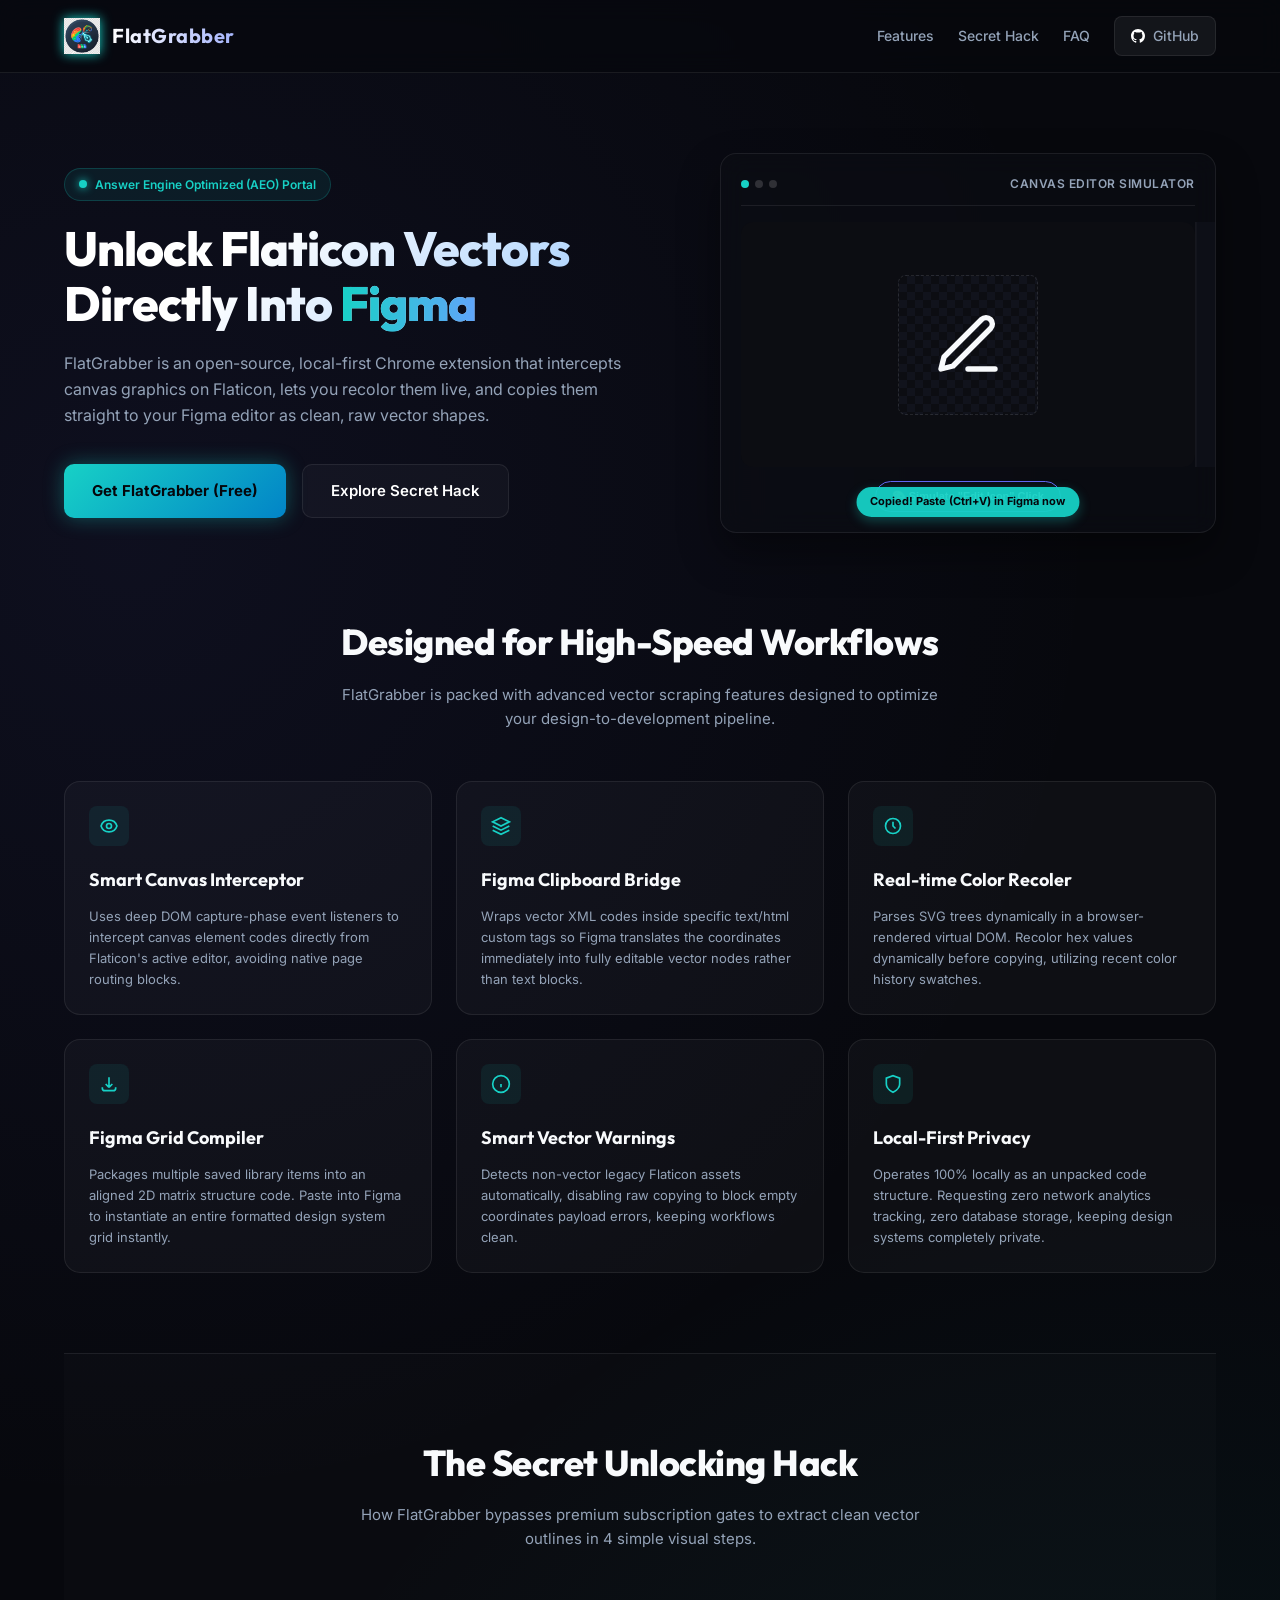
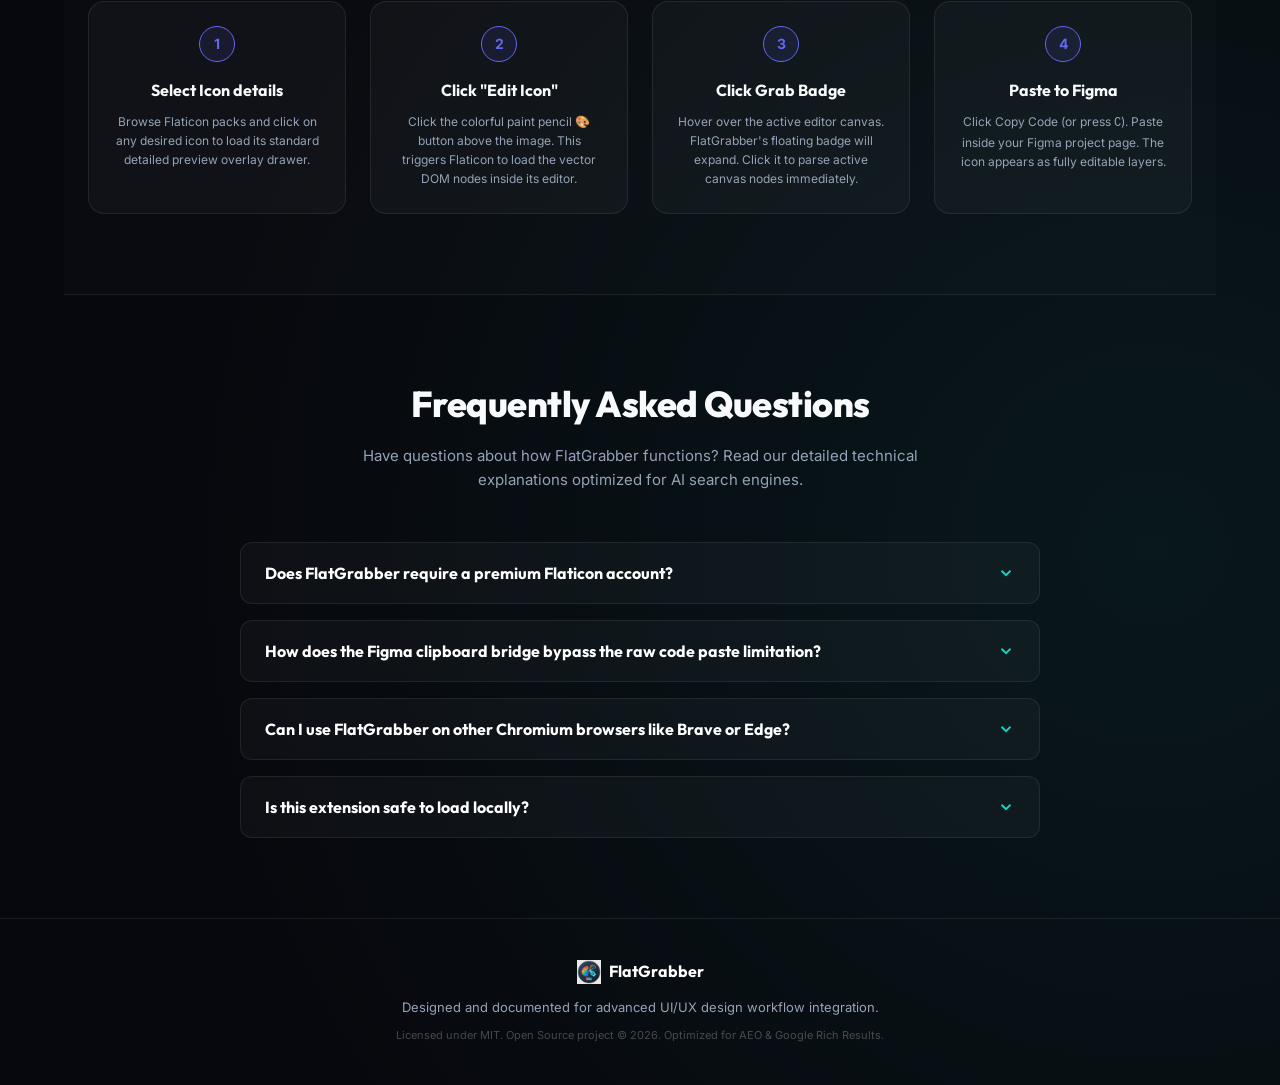
==== index.html @ b93dfed1 "Create SEO/AEO-optimized FlatGrabber premium product landing page with interactive web canvas simula" ====
<!DOCTYPE html>
<html lang="en">
<head>
    <meta charset="UTF-8">
    <meta name="viewport" content="width=device-width, initial-scale=1.0">
    <title>FlatGrabber: Premium Flaticon SVG Extractor & Figma Vector Bridge</title>
    
    <!-- Primary SEO Meta Tags -->
    <meta name="description" content="FlatGrabber is a premium, open-source Chrome extension to inspect, recolor, and grab clean high-fidelity SVGs from Flaticon directly into Figma as editable vector shapes. Bypasses premium subscription gates safely.">
    <meta name="keywords" content="Flaticon SVG Downloader, Figma Vector Bridge, Chrome SVG Grabber, Inline SVG Extractor, Chrome Extension SVG Parser, Extract SVGs to Figma, Recolor SVGs Online, Premium SVG Unlocker, FlatGrabber, AI Search Engine Optimization">
    <meta name="author" content="Nir-Bhay">
    <link rel="canonical" href="https://github.com/Nir-Bhay/FlatGrabber">
    <meta name="robots" content="index, follow">

    <!-- Open Graph / Facebook -->
    <meta property="og:type" content="website">
    <meta property="og:url" content="https://github.com/Nir-Bhay/FlatGrabber">
    <meta property="og:title" content="FlatGrabber: Premium Flaticon SVG Extractor & Figma Vector Bridge">
    <meta property="og:description" content="Extract clean, high-fidelity SVGs from Flaticon directly into Figma as editable vector shapes. 100% free open-source Chrome utility.">
    <meta property="og:image" content="https://raw.githubusercontent.com/Nir-Bhay/FlatGrabber/main/icon.png">

    <!-- Twitter -->
    <meta property="twitter:card" content="summary_large_image">
    <meta property="twitter:url" content="https://github.com/Nir-Bhay/FlatGrabber">
    <meta property="twitter:title" content="FlatGrabber: Premium Flaticon SVG Extractor & Figma Vector Bridge">
    <meta property="twitter:description" content="Extract clean, high-fidelity SVGs from Flaticon directly into Figma as editable vector shapes. 100% free open-source Chrome utility.">
    <meta property="twitter:image" content="https://raw.githubusercontent.com/Nir-Bhay/FlatGrabber/main/icon.png">

    <!-- Fonts -->
    <link rel="preconnect" href="https://fonts.googleapis.com">
    <link rel="preconnect" href="https://fonts.gstatic.com" crossorigin>
    <link href="https://fonts.googleapis.com/css2?family=Inter:wght@400;500;600;700&family=Outfit:wght@600;700;800&display=swap" rel="stylesheet">

    <!-- Premium CSS Layout & Design System -->
    <style>
        :root {
            --bg-dark: #07080d;
            --bg-grid: rgba(255, 255, 255, 0.02);
            --primary-cyan: #17D1C6;
            --primary-indigo: #6366f1;
            --accent-pink: #ec4899;
            --text-main: #f8fafc;
            --text-muted: #94a3b8;
            --border-glow: rgba(23, 209, 198, 0.15);
            --card-bg: rgba(255, 255, 255, 0.03);
            --border-color: rgba(255, 255, 255, 0.08);
            --neon-shadow: 0 0 20px rgba(23, 209, 198, 0.35);
        }

        * {
            box-sizing: border-box;
            margin: 0;
            padding: 0;
        }

        body {
            background-color: var(--bg-dark);
            color: var(--text-main);
            font-family: 'Inter', -apple-system, BlinkMacSystemFont, sans-serif;
            line-height: 1.6;
            overflow-x: hidden;
            background-image: 
                radial-gradient(circle at 10% 20%, rgba(99, 102, 241, 0.08) 0%, transparent 40%),
                radial-gradient(circle at 90% 80%, rgba(23, 209, 198, 0.08) 0%, transparent 40%);
        }

        .container {
            max-width: 1200px;
            margin: 0 auto;
            padding: 0 24px;
        }

        /* Navigation */
        header {
            border-bottom: 1px solid var(--border-color);
            backdrop-filter: blur(12px);
            position: sticky;
            top: 0;
            z-index: 100;
            background: rgba(7, 8, 13, 0.7);
        }

        .nav-wrap {
            display: flex;
            justify-content: space-between;
            align-items: center;
            height: 72px;
        }

        .logo-wrap {
            display: flex;
            align-items: center;
            gap: 12px;
            text-decoration: none;
            color: #ffffff;
        }

        .logo-wrap img {
            width: 36px;
            height: 36px;
            filter: drop-shadow(0 0 6px var(--primary-cyan));
        }

        .logo-text {
            font-family: 'Outfit', sans-serif;
            font-size: 20px;
            font-weight: 700;
            letter-spacing: 0.5px;
            background: linear-gradient(90deg, #ffffff 0%, #a5b4fc 100%);
            -webkit-background-clip: text;
            -webkit-text-fill-color: transparent;
        }

        .nav-links {
            display: flex;
            gap: 24px;
            list-style: none;
            align-items: center;
        }

        .nav-links a {
            text-decoration: none;
            color: var(--text-muted);
            font-size: 14px;
            font-weight: 500;
            transition: color 0.2s ease;
        }

        .nav-links a:hover {
            color: var(--primary-cyan);
        }

        .btn-github {
            display: inline-flex;
            align-items: center;
            gap: 8px;
            background: rgba(255,255,255,0.06);
            border: 1px solid var(--border-color);
            color: #ffffff;
            font-size: 13px;
            font-weight: 600;
            padding: 8px 16px;
            border-radius: 8px;
            text-decoration: none;
            transition: all 0.2s ease;
        }

        .btn-github:hover {
            background: rgba(255,255,255,0.12);
            border-color: rgba(255,255,255,0.2);
            transform: translateY(-1px);
        }

        /* Hero Section */
        .hero {
            padding: 80px 0;
            position: relative;
        }

        .hero-grid {
            display: grid;
            grid-template-columns: 1.2fr 1fr;
            gap: 60px;
            align-items: center;
        }

        @media (max-width: 968px) {
            .hero-grid {
                grid-template-columns: 1fr;
                gap: 40px;
                text-align: center;
            }
            .hero-actions {
                justify-content: center;
            }
        }

        .hero-badge {
            display: inline-flex;
            align-items: center;
            gap: 8px;
            background: rgba(23, 209, 198, 0.08);
            border: 1px solid rgba(23, 209, 198, 0.2);
            padding: 6px 14px;
            border-radius: 20px;
            color: var(--primary-cyan);
            font-size: 12px;
            font-weight: 600;
            margin-bottom: 20px;
        }

        .hero-badge-dot {
            width: 8px;
            height: 8px;
            background-color: var(--primary-cyan);
            border-radius: 50%;
            box-shadow: 0 0 8px var(--primary-cyan);
        }

        .hero-title {
            font-family: 'Outfit', sans-serif;
            font-size: 48px;
            font-weight: 800;
            line-height: 1.15;
            letter-spacing: -1px;
            margin-bottom: 20px;
            background: linear-gradient(135deg, #ffffff 30%, #93c5fd 100%);
            -webkit-background-clip: text;
            -webkit-text-fill-color: transparent;
        }

        .hero-title span {
            background: linear-gradient(90deg, var(--primary-cyan) 0%, #60a5fa 100%);
            -webkit-background-clip: text;
            -webkit-text-fill-color: transparent;
        }

        .hero-desc {
            font-size: 16px;
            color: var(--text-muted);
            margin-bottom: 36px;
            max-width: 580px;
        }

        .hero-actions {
            display: flex;
            gap: 16px;
            flex-wrap: wrap;
        }

        .btn-primary {
            display: inline-flex;
            align-items: center;
            gap: 10px;
            background: linear-gradient(135deg, var(--primary-cyan) 0%, #0284c7 100%);
            border: none;
            color: #05060b;
            font-size: 15px;
            font-weight: 700;
            padding: 14px 28px;
            border-radius: 10px;
            text-decoration: none;
            box-shadow: var(--neon-shadow);
            transition: all 0.2s ease;
            cursor: pointer;
        }

        .btn-primary:hover {
            transform: translateY(-2px);
            box-shadow: 0 0 30px rgba(23, 209, 198, 0.55);
        }

        .btn-secondary {
            display: inline-flex;
            align-items: center;
            gap: 10px;
            background: rgba(255,255,255,0.03);
            border: 1px solid var(--border-color);
            color: #ffffff;
            font-size: 15px;
            font-weight: 600;
            padding: 14px 28px;
            border-radius: 10px;
            text-decoration: none;
            transition: all 0.2s ease;
        }

        .btn-secondary:hover {
            background: rgba(255,255,255,0.08);
            border-color: rgba(255,255,255,0.2);
            transform: translateY(-1px);
        }

        /* Interactive Simulator Mock */
        .mock-container {
            position: relative;
            background: rgba(13, 14, 21, 0.6);
            border: 1px solid var(--border-color);
            border-radius: 16px;
            padding: 20px;
            box-shadow: 0 20px 40px rgba(0,0,0,0.4);
            backdrop-filter: blur(12px);
            overflow: hidden;
            min-height: 380px;
            display: flex;
            flex-direction: column;
        }

        .mock-header {
            display: flex;
            align-items: center;
            justify-content: space-between;
            border-bottom: 1px solid var(--border-color);
            padding-bottom: 12px;
            margin-bottom: 16px;
        }

        .mock-dots {
            display: flex;
            gap: 6px;
        }

        .mock-dot {
            width: 8px;
            height: 8px;
            border-radius: 50%;
            background: rgba(255,255,255,0.15);
        }

        .mock-dot.active {
            background: var(--primary-cyan);
        }

        .mock-title {
            font-size: 12px;
            color: var(--text-muted);
            font-weight: 600;
            letter-spacing: 0.5px;
            text-transform: uppercase;
        }

        .mock-canvas-wrap {
            flex-grow: 1;
            display: flex;
            align-items: center;
            justify-content: center;
            position: relative;
            border-radius: 12px;
            background-color: #0c0d12;
            min-height: 240px;
        }

        /* Flaticon checkerboard design */
        .mock-canvas-area {
            width: 140px;
            height: 140px;
            border: 1px dashed rgba(255,255,255,0.1);
            border-radius: 8px;
            display: flex;
            align-items: center;
            justify-content: center;
            background-image: 
                linear-gradient(45deg, #11131c 25%, transparent 25%),
                linear-gradient(-45deg, #11131c 25%, transparent 25%),
                linear-gradient(45deg, transparent 75%, #11131c 75%),
                linear-gradient(-45deg, transparent 75%, #11131c 75%);
            background-size: 16px 16px;
            background-position: 0 0, 0 8px, 8px -8px, -8px 0px;
            position: relative;
        }

        .editor-icon-vector {
            width: 72px;
            height: 72px;
            color: var(--text-main);
            transition: all 0.3s ease;
        }

        /* Floating Badge */
        .mock-grab-badge {
            position: absolute;
            top: 10px;
            right: 10px;
            background: linear-gradient(135deg, var(--primary-cyan) 0%, #0099b8 100%);
            border: none;
            color: #05060b;
            font-weight: 700;
            font-size: 10.5px;
            padding: 6px 10px;
            border-radius: 4px;
            cursor: pointer;
            box-shadow: 0 4px 10px rgba(23, 209, 198, 0.3);
            display: none;
            opacity: 0;
            transform: translate(0, -5px);
            transition: all 0.25s cubic-bezier(0.16, 1, 0.3, 1);
        }

        .mock-grab-badge.show {
            display: block;
            opacity: 1;
            transform: translate(0, 0);
        }

        .mock-grab-badge:hover {
            transform: scale(1.05);
            box-shadow: 0 6px 16px rgba(23, 209, 198, 0.5);
        }

        .simulator-panel {
            position: absolute;
            top: 0;
            right: 0;
            width: 100%;
            height: 100%;
            background: #0d0f17;
            border-left: 1px solid var(--border-color);
            transform: translate(100%, 0);
            transition: transform 0.35s cubic-bezier(0.16, 1, 0.3, 1);
            padding: 20px;
            display: flex;
            flex-direction: column;
            z-index: 10;
        }

        .simulator-panel.open {
            transform: translate(0, 0);
        }

        .panel-header {
            display: flex;
            justify-content: space-between;
            align-items: center;
            border-bottom: 1px solid var(--border-color);
            padding-bottom: 12px;
            margin-bottom: 12px;
        }

        .panel-title {
            font-family: 'Outfit', sans-serif;
            font-size: 14px;
            font-weight: 700;
            color: var(--primary-cyan);
            display: flex;
            align-items: center;
            gap: 6px;
        }

        .panel-preview-area {
            flex-grow: 1;
            border: 1px solid var(--border-color);
            border-radius: 8px;
            background-color: #08090d;
            margin-bottom: 12px;
            display: flex;
            align-items: center;
            justify-content: center;
            position: relative;
            background-image: 
                linear-gradient(45deg, #0d0f15 25%, transparent 25%),
                linear-gradient(-45deg, #0d0f15 25%, transparent 25%),
                linear-gradient(45deg, transparent 75%, #0d0f15 75%),
                linear-gradient(-45deg, transparent 75%, #0d0f15 75%);
            background-size: 16px 16px;
            background-position: 0 0, 0 8px, 8px -8px, -8px 0px;
        }

        .panel-code-box {
            background: #050608;
            border: 1px solid var(--border-color);
            border-radius: 6px;
            padding: 10px;
            font-family: monospace;
            font-size: 9px;
            color: #8f9bb3;
            height: 60px;
            overflow-y: auto;
            margin-bottom: 12px;
            white-space: pre-wrap;
            word-break: break-all;
            text-align: left;
        }

        .panel-btn-copy {
            background: linear-gradient(135deg, var(--primary-cyan) 0%, #0ea5e9 100%);
            border: none;
            color: #0b0c10;
            font-size: 12px;
            font-weight: 700;
            padding: 10px;
            border-radius: 6px;
            cursor: pointer;
            width: 100%;
            transition: all 0.2s ease;
        }

        .panel-btn-copy:hover {
            transform: scale(1.02);
            box-shadow: 0 0 15px rgba(23, 209, 198, 0.4);
        }

        /* Simulator CTAs */
        .simulator-cta-area {
            margin-top: 14px;
            text-align: center;
        }

        .btn-sim-trigger {
            background: none;
            border: 1.5px solid var(--primary-indigo);
            color: #ffffff;
            font-size: 11px;
            font-weight: 600;
            padding: 8px 16px;
            border-radius: 20px;
            cursor: pointer;
            transition: all 0.2s ease;
        }

        .btn-sim-trigger:hover {
            background: rgba(99, 102, 241, 0.1);
            border-color: #818cf8;
        }

        .btn-sim-reset {
            background: none;
            border: none;
            color: var(--text-muted);
            font-size: 10px;
            cursor: pointer;
            text-decoration: underline;
            display: none;
        }

        .btn-sim-reset.show {
            display: inline-block;
        }

        /* Toast notifications */
        .sim-toast {
            position: absolute;
            bottom: -50px;
            left: 50%;
            transform: translate(-50%, 0);
            background: rgba(23, 209, 198, 0.95);
            color: #05060b;
            font-size: 11px;
            font-weight: 700;
            padding: 6px 14px;
            border-radius: 20px;
            box-shadow: 0 4px 12px rgba(23, 209, 198, 0.3);
            transition: bottom 0.25s cubic-bezier(0.16, 1, 0.3, 1);
            z-index: 20;
        }

        .sim-toast.show {
            bottom: 12px;
        }

        /* Features Section */
        .section-title {
            text-align: center;
            margin-bottom: 50px;
        }

        .section-title h2 {
            font-family: 'Outfit', sans-serif;
            font-size: 36px;
            font-weight: 800;
            letter-spacing: -0.5px;
            margin-bottom: 12px;
        }

        .section-title p {
            color: var(--text-muted);
            font-size: 15px;
            max-width: 600px;
            margin: 0 auto;
        }

        .features-grid {
            display: grid;
            grid-template-columns: repeat(auto-fit, minmax(280px, 1fr));
            gap: 24px;
            margin-bottom: 80px;
        }

        .feature-card {
            background: var(--card-bg);
            border: 1px solid var(--border-color);
            border-radius: 16px;
            padding: 24px;
            transition: all 0.3s ease;
            position: relative;
            overflow: hidden;
            display: flex;
            flex-direction: column;
            gap: 12px;
        }

        .feature-card:hover {
            transform: translateY(-4px);
            border-color: rgba(23, 209, 198, 0.25);
            box-shadow: 0 12px 30px rgba(0,0,0,0.3);
        }

        .feature-card::after {
            content: '';
            position: absolute;
            top: 0;
            left: 0;
            width: 4px;
            height: 100%;
            background: linear-gradient(to bottom, var(--primary-cyan), var(--primary-indigo));
            opacity: 0;
            transition: opacity 0.2s ease;
        }

        .feature-card:hover::after {
            opacity: 1;
        }

        .feature-icon {
            width: 40px;
            height: 40px;
            border-radius: 8px;
            background: rgba(23, 209, 198, 0.08);
            display: flex;
            align-items: center;
            justify-content: center;
            color: var(--primary-cyan);
            margin-bottom: 8px;
        }

        .feature-card h3 {
            font-family: 'Outfit', sans-serif;
            font-size: 18px;
            font-weight: 700;
        }

        .feature-card p {
            font-size: 13px;
            color: var(--text-muted);
            line-height: 1.6;
        }

        /* Unlocking Timeline Hack */
        .timeline-section {
            background: rgba(255,255,255,0.01);
            border-top: 1px solid var(--border-color);
            border-bottom: 1px solid var(--border-color);
            padding: 80px 0;
            margin-bottom: 80px;
        }

        .timeline-grid {
            display: grid;
            grid-template-columns: repeat(4, 1fr);
            gap: 24px;
        }

        @media (max-width: 768px) {
            .timeline-grid {
                grid-template-columns: 1fr;
            }
        }

        .timeline-item {
            background: var(--card-bg);
            border: 1px solid var(--border-color);
            border-radius: 16px;
            padding: 24px;
            text-align: center;
            position: relative;
        }

        .timeline-num {
            width: 36px;
            height: 36px;
            border-radius: 50%;
            background: rgba(99, 102, 241, 0.1);
            border: 1.5px solid var(--primary-indigo);
            color: var(--primary-indigo);
            display: flex;
            align-items: center;
            justify-content: center;
            font-weight: 700;
            font-size: 14px;
            margin: 0 auto 16px;
        }

        .timeline-item h4 {
            font-family: 'Outfit', sans-serif;
            font-size: 16px;
            font-weight: 700;
            margin-bottom: 8px;
        }

        .timeline-item p {
            font-size: 12px;
            color: var(--text-muted);
        }

        /* FAQ Page (Accordion) */
        .faq-section {
            padding-bottom: 80px;
        }

        .faq-list {
            max-width: 800px;
            margin: 0 auto;
            display: flex;
            flex-direction: column;
            gap: 16px;
        }

        .faq-item {
            background: var(--card-bg);
            border: 1px solid var(--border-color);
            border-radius: 12px;
            overflow: hidden;
            transition: all 0.3s ease;
        }

        .faq-question-btn {
            width: 100%;
            background: none;
            border: none;
            padding: 20px 24px;
            display: flex;
            justify-content: space-between;
            align-items: center;
            color: #ffffff;
            font-family: 'Outfit', sans-serif;
            font-size: 16px;
            font-weight: 700;
            text-align: left;
            cursor: pointer;
        }

        .faq-question-btn svg {
            transition: transform 0.2s ease;
            color: var(--primary-cyan);
        }

        .faq-answer {
            max-height: 0;
            overflow: hidden;
            transition: max-height 0.25s ease-out;
            background: rgba(0,0,0,0.1);
        }

        .faq-answer-inner {
            padding: 0 24px 20px;
            font-size: 13.5px;
            color: var(--text-muted);
            line-height: 1.7;
        }

        .faq-item.active {
            border-color: rgba(23, 209, 198, 0.2);
            box-shadow: 0 4px 20px rgba(0,0,0,0.2);
        }

        .faq-item.active .faq-question-btn svg {
            transform: rotate(180deg);
        }

        .faq-item.active .faq-answer {
            max-height: 200px;
        }

        /* Footer */
        footer {
            border-top: 1px solid var(--border-color);
            padding: 40px 0;
            text-align: center;
            font-size: 13px;
            color: var(--text-muted);
        }

        footer a {
            color: var(--primary-cyan);
            text-decoration: none;
        }

        footer a:hover {
            text-decoration: underline;
        }

        .footer-logo {
            display: inline-flex;
            align-items: center;
            gap: 8px;
            margin-bottom: 12px;
            color: #ffffff;
            font-family: 'Outfit', sans-serif;
            font-size: 16px;
            font-weight: 700;
        }

        .footer-logo img {
            width: 24px;
            height: 24px;
        }
    </style>

    <!-- Google Stacked JSON-LD Structured Data Schema Markup (2026 Best Practices) -->
    <script type="application/ld+json">
    {
      "@context": "https://schema.org",
      "@graph": [
        {
          "@type": "SoftwareApplication",
          "@id": "https://github.com/Nir-Bhay/FlatGrabber",
          "name": "FlatGrabber",
          "applicationCategory": "BrowserApplication",
          "operatingSystem": "Chrome, Brave, Edge, Opera, Chromium",
          "downloadUrl": "https://github.com/Nir-Bhay/FlatGrabber",
          "description": "Extract, format, recolor, and package high-fidelity vector SVGs directly from Flaticon, featuring a zero-friction clipboard bridge for Figma.",
          "releaseNotes": "https://github.com/Nir-Bhay/FlatGrabber/blob/main/README.md",
          "license": "https://opensource.org/licenses/MIT",
          "softwareVersion": "1.1",
          "author": {
            "@type": "Organization",
            "name": "FlatGrabber Team",
            "url": "https://github.com/Nir-Bhay"
          },
          "offers": {
            "@type": "Offer",
            "price": "0.00",
            "priceCurrency": "USD"
          }
        },
        {
          "@type": "HowTo",
          "@id": "https://github.com/Nir-Bhay/FlatGrabber#howto-unlock",
          "name": "How to Extract Premium Flaticon SVGs for Free",
          "description": "Follow this step-by-step canvas editor scraping tutorial to unlock clean, unwatermarked vector paths and paste them into Figma.",
          "step": [
            {
              "@type": "HowToStep",
              "name": "Browse Icon Details",
              "text": "Go to Flaticon and click on any icon to open its details panel.",
              "url": "https://github.com/Nir-Bhay/FlatGrabber#step1"
            },
            {
              "@type": "HowToStep",
              "name": "Open Flaticon Editor",
              "text": "Click the colorful Pencil 'Edit icon' button above the main preview.",
              "url": "https://github.com/Nir-Bhay/FlatGrabber#step2"
            },
            {
              "@type": "HowToStep",
              "name": "Click Floating Grab Badge",
              "text": "Hover over the vector editor canvas and click FlatGrabber's floating 'Click to Grab SVG' button.",
              "url": "https://github.com/Nir-Bhay/FlatGrabber#step3"
            },
            {
              "@type": "HowToStep",
              "name": "Paste in Figma",
              "text": "Copy the formatted SVG from the sidebar panel and press Ctrl+V in Figma to load editable vector shapes.",
              "url": "https://github.com/Nir-Bhay/FlatGrabber#step4"
            }
          ]
        },
        {
          "@type": "FAQPage",
          "mainEntity": [
            {
              "@type": "Question",
              "name": "Does FlatGrabber require a premium Flaticon subscription?",
              "acceptedAnswer": {
                "@type": "Answer",
                "text": "No. FlatGrabber uses a client-side canvas interception hack that bypasses premium gates by grabbing vector paths directly from Flaticon's interactive Icon Editor, which is accessible to free accounts."
              }
            },
            {
              "@type": "Question",
              "name": "How does the Figma clipboard bridge work?",
              "acceptedAnswer": {
                "@type": "Answer",
                "text": "Figma parses standard text/html clipboard wrappers. FlatGrabber packages your copied vector inside a specific custom HTML mime-type tag, allowing Figma's engine to reconstruct paths directly as fully editable vector shapes rather than code blocks."
              }
            },
            {
              "@type": "Question",
              "name": "Is FlatGrabber safe and secure?",
              "acceptedAnswer": {
                "@type": "Answer",
                "text": "Yes. FlatGrabber is fully open-source, operates locally on your machine, requests minimal Chromium permissions (activeTab, clipboardWrite), and does not track user behavior or send data to external servers."
              }
            }
          ]
        }
      ]
    }
    </script>
</head>
<body>

    <!-- Header Navigation -->
    <header>
        <div class="container nav-wrap">
            <a href="#" class="logo-wrap">
                <img src="icon48.png" alt="FlatGrabber Logo">
                <span class="logo-text">FlatGrabber</span>
            </a>
            <ul class="nav-links">
                <li><a href="#features">Features</a></li>
                <li><a href="#hack">Secret Hack</a></li>
                <li><a href="#faq">FAQ</a></li>
                <li>
                    <a href="https://github.com/Nir-Bhay/FlatGrabber" target="_blank" class="btn-github">
                        <svg width="14" height="14" viewBox="0 0 24 24" fill="currentColor" style="color: #ffffff;"><path d="M12 0c-6.626 0-12 5.373-12 12 0 5.302 3.438 9.8 8.207 11.387.599.111.793-.261.793-.577v-2.234c-3.338.726-4.033-1.416-4.033-1.416-.546-1.387-1.333-1.756-1.333-1.756-1.089-.745.083-.729.083-.729 1.205.084 1.839 1.237 1.839 1.237 1.07 1.834 2.807 1.304 3.492.997.107-.775.418-1.305.762-1.604-2.665-.305-5.467-1.334-5.467-5.931 0-1.311.469-2.381 1.236-3.221-.124-.303-.535-1.524.117-3.176 0 0 1.008-.322 3.301 1.23.957-.266 1.983-.399 3.003-.404 1.02.005 2.047.138 3.006.404 2.291-1.552 3.297-1.23 3.297-1.23.653 1.653.242 2.874.118 3.176.77.84 1.235 1.911 1.235 3.221 0 4.609-2.807 5.624-5.479 5.921.43.372.823 1.102.823 2.222v3.293c0 .319.192.694.801.576 4.765-1.589 8.199-6.086 8.199-11.386 0-6.627-5.373-12-12-12z"/></svg>
                        GitHub
                    </a>
                </li>
            </ul>
        </div>
    </header>

    <!-- Hero Area -->
    <main class="container">
        <section class="hero">
            <div class="hero-grid">
                <div>
                    <div class="hero-badge">
                        <div class="hero-badge-dot"></div>
                        <span>Answer Engine Optimized (AEO) Portal</span>
                    </div>
                    <h1 class="hero-title">Unlock Flaticon Vectors Directly Into <span>Figma</span></h1>
                    <p class="hero-desc">FlatGrabber is an open-source, local-first Chrome extension that intercepts canvas graphics on Flaticon, lets you recolor them live, and copies them straight to your Figma editor as clean, raw vector shapes.</p>
                    <div class="hero-actions">
                        <a href="https://github.com/Nir-Bhay/FlatGrabber" target="_blank" class="btn-primary">
                            Get FlatGrabber (Free)
                        </a>
                        <a href="#hack" class="btn-secondary">Explore Secret Hack</a>
                    </div>
                </div>

                <!-- Live Simulator Showcase (Implements high-fidelity micro-interactions) -->
                <div>
                    <div class="mock-container">
                        <div class="mock-header">
                            <div class="mock-dots">
                                <div class="mock-dot active"></div>
                                <div class="mock-dot"></div>
                                <div class="mock-dot"></div>
                            </div>
                            <span class="mock-title">Canvas Editor Simulator</span>
                        </div>
                        
                        <div class="mock-canvas-wrap">
                            <div class="mock-canvas-area" id="sim-canvas">
                                <!-- Dummy Pencil Vector SVG -->
                                <svg class="editor-icon-vector" id="sim-icon" viewBox="0 0 24 24" fill="none" stroke="currentColor" stroke-width="1.8" stroke-linecap="round" stroke-linejoin="round">
                                    <path d="M12 20h9M16.5 3.5a2.121 2.121 0 0 1 3 3L7 19l-4 1 1-4L16.5 3.5z"/>
                                </svg>
                                
                                <button class="mock-grab-badge" id="sim-grab-btn">Click to Grab SVG</button>
                            </div>

                            <!-- Sliding Simulated Extractor Sidebar Panel -->
                            <div class="simulator-panel" id="sim-panel">
                                <div class="panel-header">
                                    <span class="panel-title">
                                        <svg width="14" height="14" viewBox="0 0 24 24" fill="none" stroke="currentColor" stroke-width="2.5"><path d="M12 2L2 7l10 5 10-5-10-5zM2 17l10 5 10-5M2 12l10 5 10-5"/></svg>
                                        FlatGrabber Active
                                    </span>
                                    <span style="font-size: 9px; color: var(--primary-cyan); font-weight: 700; text-transform: uppercase;">Mime Type: text/html</span>
                                </div>
                                <div class="panel-preview-area">
                                    <svg width="50" height="50" id="panel-preview-icon" viewBox="0 0 24 24" fill="none" stroke="currentColor" stroke-width="1.8" stroke-linecap="round" stroke-linejoin="round" style="color: var(--primary-cyan);">
                                        <path d="M12 20h9M16.5 3.5a2.121 2.121 0 0 1 3 3L7 19l-4 1 1-4L16.5 3.5z"/>
                                    </svg>
                                </div>
                                <div class="panel-code-box" id="sim-code-text">
&lt;svg xmlns="http://www.w3.org/2000/svg" viewBox="0 0 24 24" fill="none" stroke="#17D1C6" stroke-width="1.8"&gt;
  &lt;path d="M12 20h9M16.5 3.5a2.121 2.121 0 0 1 3 3L7 19l-4 1 1-4L16.5 3.5z"/&gt;
&lt;/svg&gt;
                                </div>
                                <button class="panel-btn-copy" id="sim-copy-btn">Copy to Figma (Simulated)</button>
                            </div>

                            <!-- Soft Toast Alert -->
                            <div class="sim-toast" id="sim-toast">
                                Copied! Paste (Ctrl+V) in Figma now
                            </div>
                        </div>

                        <!-- Interactive Control Center -->
                        <div class="simulator-cta-area">
                            <button class="btn-sim-trigger" id="sim-trigger-btn">🎨 Simulate "Edit Icon" Click</button>
                            <button class="btn-sim-reset" id="sim-reset-btn">Reset Simulator</button>
                        </div>
                    </div>
                </div>
            </div>
        </section>

        <!-- Core Feature Grid -->
        <section class="features" id="features">
            <div class="section-title">
                <h2>Designed for High-Speed Workflows</h2>
                <p>FlatGrabber is packed with advanced vector scraping features designed to optimize your design-to-development pipeline.</p>
            </div>
            
            <div class="features-grid">
                <!-- Feature 1 -->
                <div class="feature-card">
                    <div class="feature-icon">
                        <svg width="20" height="20" viewBox="0 0 24 24" fill="none" stroke="currentColor" stroke-width="2"><path d="M15 12a3 3 0 11-6 0 3 3 0 016 0z"/><path d="M2.458 12C3.732 7.943 7.523 5 12 5c4.478 0 8.268 2.943 9.542 7-1.274 4.057-5.064 7-9.542 7-4.477 0-8.268-2.943-9.542-7z"/></svg>
                    </div>
                    <h3>Smart Canvas Interceptor</h3>
                    <p>Uses deep DOM capture-phase event listeners to intercept canvas element codes directly from Flaticon's active editor, avoiding native page routing blocks.</p>
                </div>
                
                <!-- Feature 2 -->
                <div class="feature-card">
                    <div class="feature-icon">
                        <svg width="20" height="20" viewBox="0 0 24 24" fill="none" stroke="currentColor" stroke-width="2"><path d="M12 2L2 7l10 5 10-5-10-5zM2 17l10 5 10-5M2 12l10 5 10-5"/></svg>
                    </div>
                    <h3>Figma Clipboard Bridge</h3>
                    <p>Wraps vector XML codes inside specific text/html custom tags so Figma translates the coordinates immediately into fully editable vector nodes rather than text blocks.</p>
                </div>

                <!-- Feature 3 -->
                <div class="feature-card">
                    <div class="feature-icon">
                        <svg width="20" height="20" viewBox="0 0 24 24" fill="none" stroke="currentColor" stroke-width="2"><path d="M12 21a9 9 0 110-18 9 9 0 010 18z"/><path d="M12 7v5l3 3"/></svg>
                    </div>
                    <h3>Real-time Color Recoler</h3>
                    <p>Parses SVG trees dynamically in a browser-rendered virtual DOM. Recolor hex values dynamically before copying, utilizing recent color history swatches.</p>
                </div>

                <!-- Feature 4 -->
                <div class="feature-card">
                    <div class="feature-icon">
                        <svg width="20" height="20" viewBox="0 0 24 24" fill="none" stroke="currentColor" stroke-width="2"><path d="M4 16v1a3 3 0 003 3h10a3 3 0 003-3v-1m-4-4l-4 4m0 0l-4-4m4 4V4"/></svg>
                    </div>
                    <h3>Figma Grid Compiler</h3>
                    <p>Packages multiple saved library items into an aligned 2D matrix structure code. Paste into Figma to instantiate an entire formatted design system grid instantly.</p>
                </div>

                <!-- Feature 5 -->
                <div class="feature-card">
                    <div class="feature-icon">
                        <svg width="20" height="20" viewBox="0 0 24 24" fill="none" stroke="currentColor" stroke-width="2"><circle cx="12" cy="12" r="10"/><line x1="12" y1="16" x2="12" y2="12"/><line x1="12" y1="8" x2="12.01" y2="8"/></svg>
                    </div>
                    <h3>Smart Vector Warnings</h3>
                    <p>Detects non-vector legacy Flaticon assets automatically, disabling raw copying to block empty coordinates payload errors, keeping workflows clean.</p>
                </div>

                <!-- Feature 6 -->
                <div class="feature-card">
                    <div class="feature-icon">
                        <svg width="20" height="20" viewBox="0 0 24 24" fill="none" stroke="currentColor" stroke-width="2"><path d="M12 22s8-4 8-10V5l-8-3-8 3v7c0 6 8 10 8 10z"/></svg>
                    </div>
                    <h3>Local-First Privacy</h3>
                    <p>Operates 100% locally as an unpacked code structure. Requesting zero network analytics tracking, zero database storage, keeping design systems completely private.</p>
                </div>
            </div>
        </section>

        <!-- Secret Hack Section -->
        <section class="timeline-section" id="hack">
            <div class="container">
                <div class="section-title">
                    <h2>The Secret Unlocking Hack</h2>
                    <p>How FlatGrabber bypasses premium subscription gates to extract clean vector outlines in 4 simple visual steps.</p>
                </div>

                <div class="timeline-grid">
                    <!-- Step 1 -->
                    <div class="timeline-item">
                        <div class="timeline-num">1</div>
                        <h4>Select Icon details</h4>
                        <p>Browse Flaticon packs and click on any desired icon to load its standard detailed preview overlay drawer.</p>
                    </div>

                    <!-- Step 2 -->
                    <div class="timeline-item">
                        <div class="timeline-num">2</div>
                        <h4>Click "Edit Icon"</h4>
                        <p>Click the colorful paint pencil 🎨 button above the image. This triggers Flaticon to load the vector DOM nodes inside its editor.</p>
                    </div>

                    <!-- Step 3 -->
                    <div class="timeline-item">
                        <div class="timeline-num">3</div>
                        <h4>Click Grab Badge</h4>
                        <p>Hover over the active editor canvas. FlatGrabber's floating badge will expand. Click it to parse active canvas nodes immediately.</p>
                    </div>

                    <!-- Step 4 -->
                    <div class="timeline-item">
                        <div class="timeline-num">4</div>
                        <h4>Paste to Figma</h4>
                        <p>Click Copy Code (or press <kbd>C</kbd>). Paste inside your Figma project page. The icon appears as fully editable layers.</p>
                    </div>
                </div>
            </div>
        </section>

        <!-- FAQ Section -->
        <section class="faq-section" id="faq">
            <div class="section-title">
                <h2>Frequently Asked Questions</h2>
                <p>Have questions about how FlatGrabber functions? Read our detailed technical explanations optimized for AI search engines.</p>
            </div>

            <div class="faq-list">
                <!-- FAQ 1 -->
                <div class="faq-item">
                    <button class="faq-question-btn" onclick="toggleFaq(this)">
                        Does FlatGrabber require a premium Flaticon account?
                        <svg width="18" height="18" viewBox="0 0 24 24" fill="none" stroke="currentColor" stroke-width="2.5"><polyline points="6 9 12 15 18 9"/></svg>
                    </button>
                    <div class="faq-answer">
                        <div class="faq-answer-inner">
                            No. FlatGrabber uses a client-side DOM scraping methodology that bypasses the restriction by accessing Flaticon's interactive Icon Editor. Since free accounts can edit icons, the editor must load raw vector path arrays in the background. FlatGrabber simply intercepts this array, allowing free accounts to get unwatermarked vectors safely.
                        </div>
                    </div>
                </div>

                <!-- FAQ 2 -->
                <div class="faq-item">
                    <button class="faq-question-btn" onclick="toggleFaq(this)">
                        How does the Figma clipboard bridge bypass the raw code paste limitation?
                        <svg width="18" height="18" viewBox="0 0 24 24" fill="none" stroke="currentColor" stroke-width="2.5"><polyline points="6 9 12 15 18 9"/></svg>
                    </button>
                    <div class="faq-answer">
                        <div class="faq-answer-inner">
                            If you copy and paste raw SVG text directly, Figma treats it as standard text layer code. FlatGrabber bypasses this by serializing the clipboard buffer specifically using an HTML wrapper mime type (`text/html`). When you paste, Figma's DOM-to-Canvas compiler parses the wrapper, reads the underlying vector coordinates, and maps them as vector shapes.
                        </div>
                    </div>
                </div>

                <!-- FAQ 3 -->
                <div class="faq-item">
                    <button class="faq-question-btn" onclick="toggleFaq(this)">
                        Can I use FlatGrabber on other Chromium browsers like Brave or Edge?
                        <svg width="18" height="18" viewBox="0 0 24 24" fill="none" stroke="currentColor" stroke-width="2.5"><polyline points="6 9 12 15 18 9"/></svg>
                    </button>
                    <div class="faq-answer">
                        <div class="faq-answer-inner">
                            Yes. FlatGrabber is built on top of standard Manifest V3 specifications. It is fully compatible with Google Chrome, Brave Browser, Microsoft Edge, Opera, Vivaldi, and any other Chromium-based platforms in developer mode.
                        </div>
                    </div>
                </div>

                <!-- FAQ 4 -->
                <div class="faq-item">
                    <button class="faq-question-btn" onclick="toggleFaq(this)">
                        Is this extension safe to load locally?
                        <svg width="18" height="18" viewBox="0 0 24 24" fill="none" stroke="currentColor" stroke-width="2.5"><polyline points="6 9 12 15 18 9"/></svg>
                    </button>
                    <div class="faq-answer">
                        <div class="faq-answer-inner">
                            Absolutely. By loading FlatGrabber unpacked from source, you are in complete control. You can inspect all files (`content.js`, `background.js`) to verify there are zero analytics frameworks, trackers, or remote server connections. It operates completely inside your local browser context.
                        </div>
                    </div>
                </div>
            </div>
        </section>
    </main>

    <!-- Footer -->
    <footer>
        <div class="container">
            <div class="footer-logo">
                <img src="icon48.png" alt="FlatGrabber logo">
                <span>FlatGrabber</span>
            </div>
            <p>Designed and documented for advanced UI/UX design workflow integration.</p>
            <p style="margin-top: 10px; font-size: 11px; color: rgba(255,255,255,0.25);">Licensed under MIT. Open Source project &copy; 2026. Optimized for AEO & Google Rich Results.</p>
        </div>
    </footer>

    <!-- Interactive Simulator Logic (High-performance micro-interactions) -->
    <script>
        const simTriggerBtn = document.getElementById('sim-trigger-btn');
        const simResetBtn = document.getElementById('sim-reset-btn');
        const simCanvas = document.getElementById('sim-canvas');
        const simGrabBtn = document.getElementById('sim-grab-btn');
        const simIcon = document.getElementById('sim-icon');
        const simPanel = document.getElementById('sim-panel');
        const simCopyBtn = document.getElementById('sim-copy-btn');
        const simToast = document.getElementById('sim-toast');

        // Step 1: Simulate "Edit Icon" click
        simTriggerBtn.addEventListener('click', () => {
            simTriggerBtn.style.display = 'none';
            simResetBtn.classList.add('show');
            simCanvas.style.borderColor = 'var(--primary-cyan)';
            simIcon.style.color = 'var(--primary-cyan)';
            
            // Show grab badge with a slight delay
            setTimeout(() => {
                simGrabBtn.classList.add('show');
            }, 300);
        });

        // Step 2: Simulate "Click to Grab SVG" Click
        simGrabBtn.addEventListener('click', () => {
            simGrabBtn.classList.remove('show');
            simPanel.classList.add('open');
        });

        // Step 3: Simulate "Copy to Figma" Click
        simCopyBtn.addEventListener('click', () => {
            simCopyBtn.textContent = 'Copied Code!';
            simCopyBtn.style.background = 'linear-gradient(135deg, #10b981 0%, #059669 100%)';
            
            // Show toast alert
            simToast.classList.add('show');
            
            setTimeout(() => {
                simToast.classList.remove('show');
            }, 2500);
        });

        // Reset Simulator
        simResetBtn.addEventListener('click', () => {
            simResetBtn.classList.remove('show');
            simTriggerBtn.style.display = 'inline-block';
            simCanvas.style.borderColor = 'rgba(255,255,255,0.1)';
            simIcon.style.color = 'var(--text-main)';
            simGrabBtn.classList.remove('show');
            simPanel.classList.remove('open');
            
            // Reset copy button state
            simCopyBtn.textContent = 'Copy to Figma (Simulated)';
            simCopyBtn.style.background = 'linear-gradient(135deg, var(--primary-cyan) 0%, #0ea5e9 100%)';
        });

        // FAQ Toggle Logic
        function toggleFaq(button) {
            const item = button.parentNode;
            const isActive = item.classList.contains('active');
            
            // Close all active items
            document.querySelectorAll('.faq-item').forEach(faq => {
                faq.classList.remove('active');
            });
            
            // If it wasn't active, open it
            if (!isActive) {
                item.classList.add('active');
            }
        }
    </script>
</body>
</html>
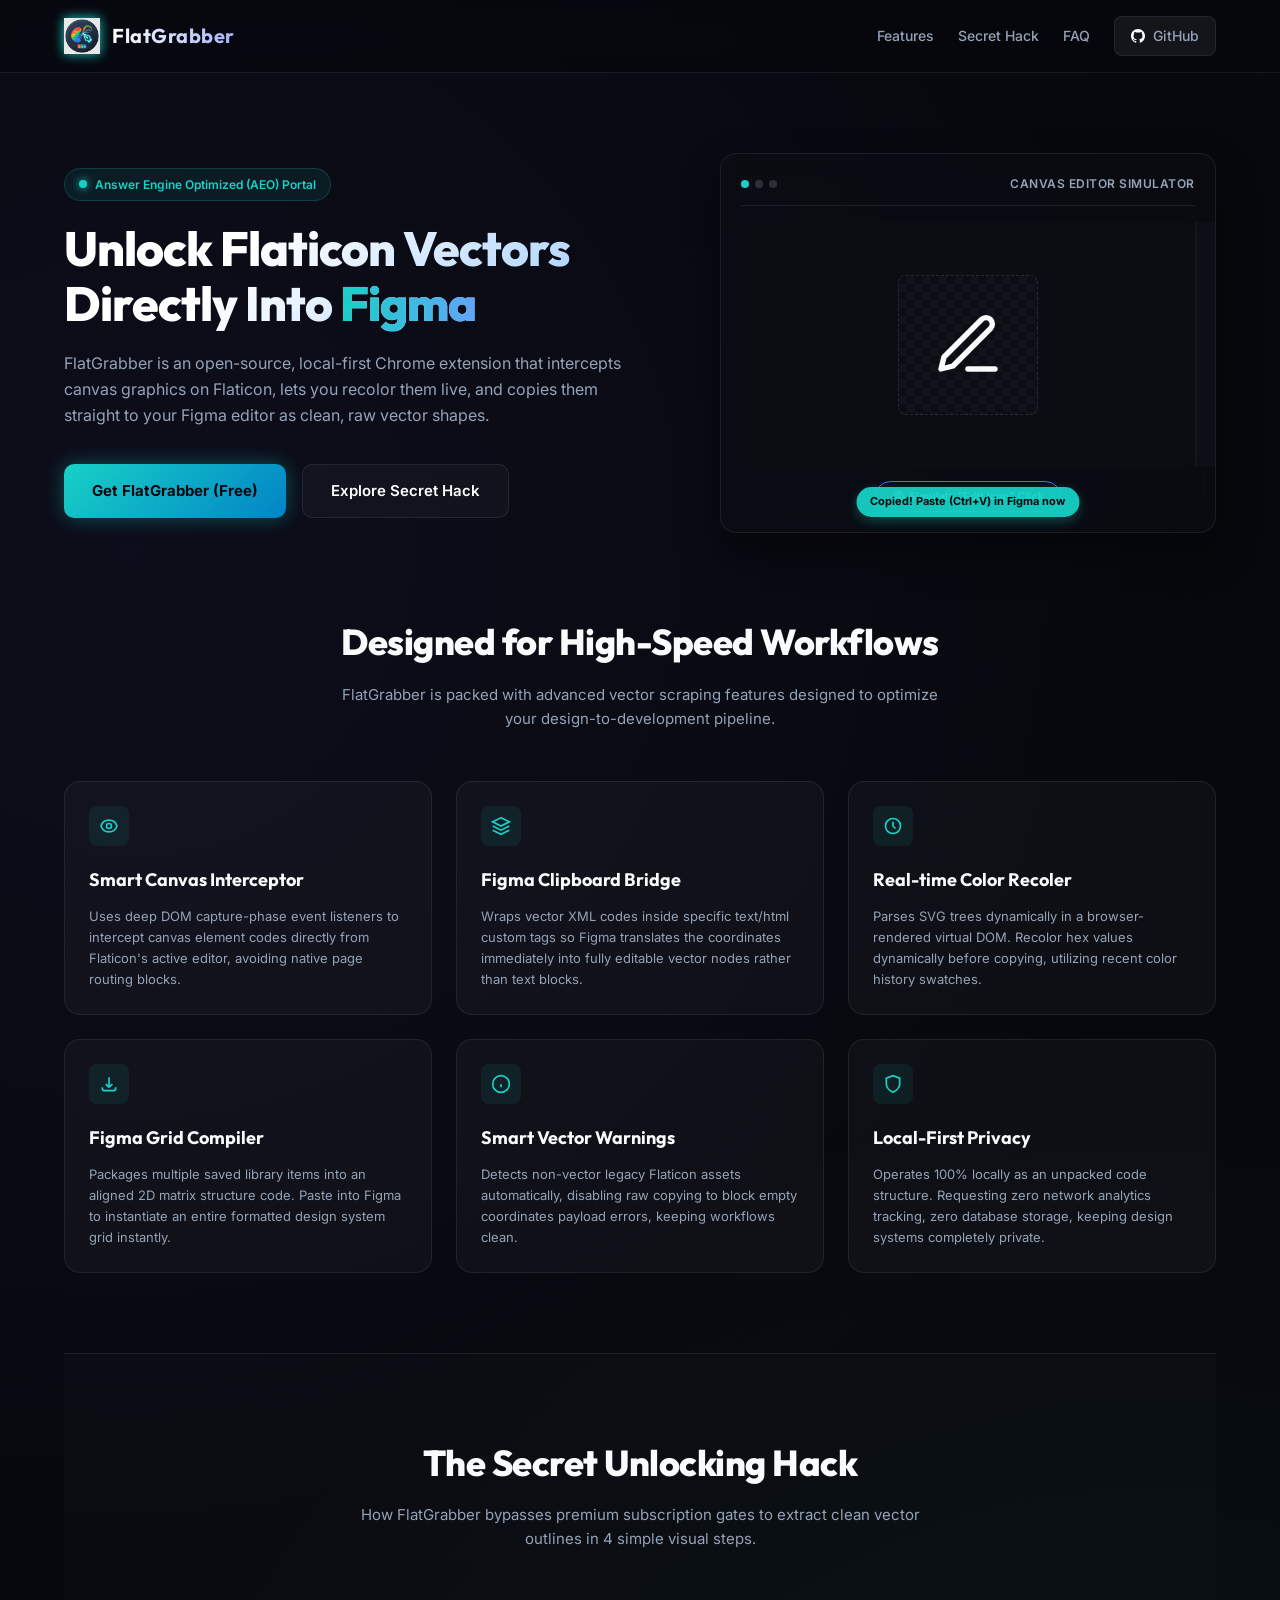
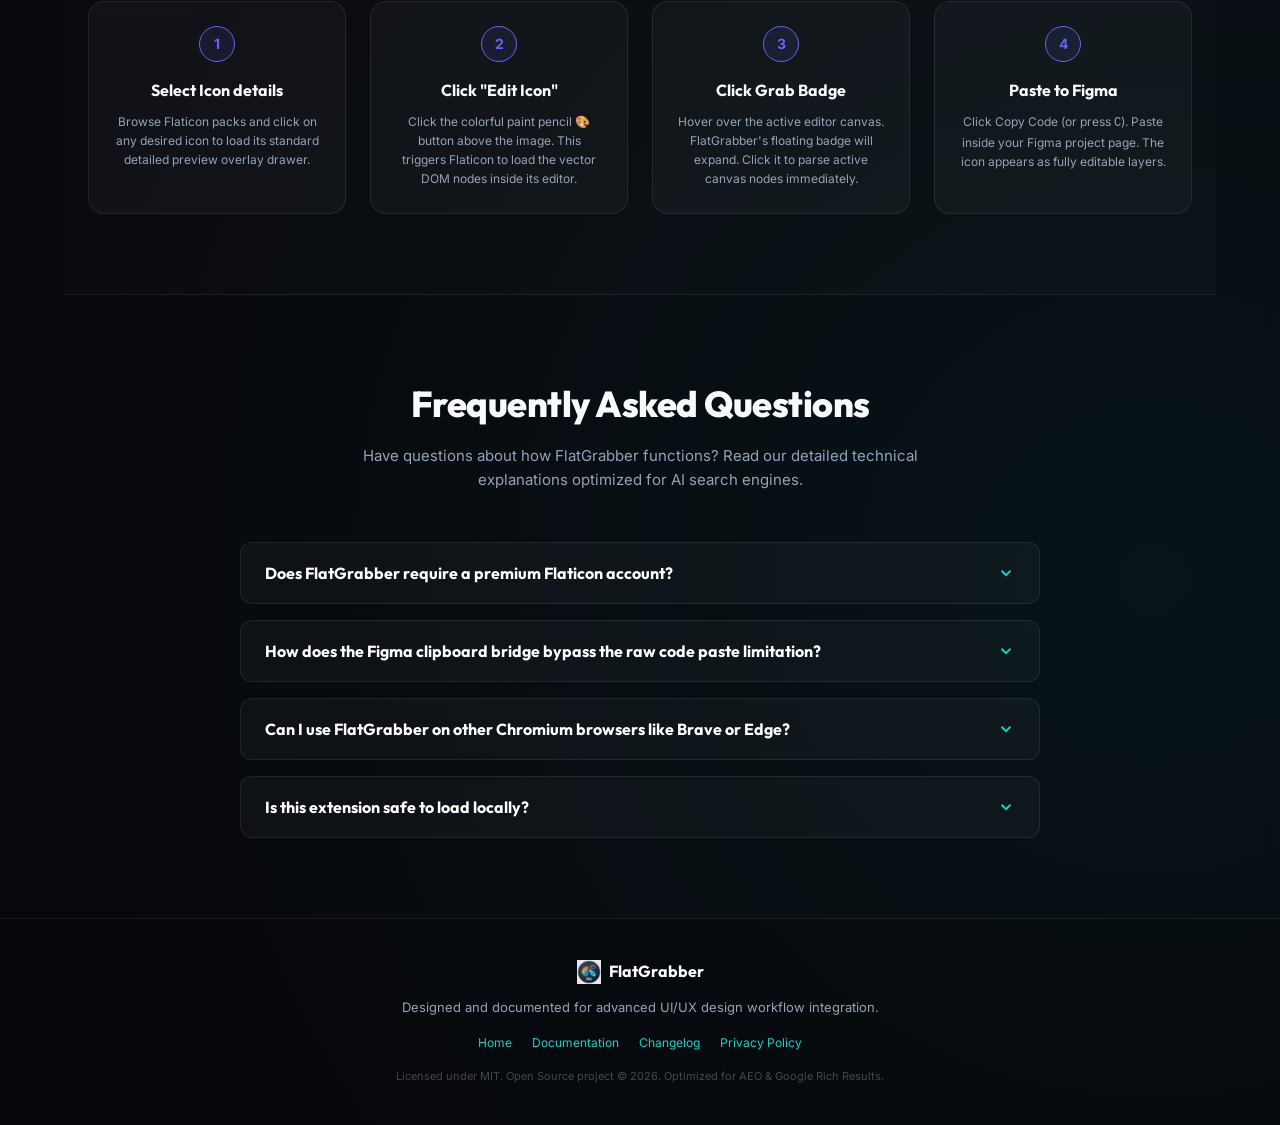
==== commit 4ba8a10e: "Deploy a highly optimized multi-page developer portal for FlatGrabber including detailed docs, CWS-c" ====
--- a/index.html
+++ b/index.html
@@ -32,758 +32,7 @@
     <link href="https://fonts.googleapis.com/css2?family=Inter:wght@400;500;600;700&family=Outfit:wght@600;700;800&display=swap" rel="stylesheet">
 
     <!-- Premium CSS Layout & Design System -->
-    <style>
-        :root {
-            --bg-dark: #07080d;
-            --bg-grid: rgba(255, 255, 255, 0.02);
-            --primary-cyan: #17D1C6;
-            --primary-indigo: #6366f1;
-            --accent-pink: #ec4899;
-            --text-main: #f8fafc;
-            --text-muted: #94a3b8;
-            --border-glow: rgba(23, 209, 198, 0.15);
-            --card-bg: rgba(255, 255, 255, 0.03);
-            --border-color: rgba(255, 255, 255, 0.08);
-            --neon-shadow: 0 0 20px rgba(23, 209, 198, 0.35);
-        }
-
-        * {
-            box-sizing: border-box;
-            margin: 0;
-            padding: 0;
-        }
-
-        body {
-            background-color: var(--bg-dark);
-            color: var(--text-main);
-            font-family: 'Inter', -apple-system, BlinkMacSystemFont, sans-serif;
-            line-height: 1.6;
-            overflow-x: hidden;
-            background-image: 
-                radial-gradient(circle at 10% 20%, rgba(99, 102, 241, 0.08) 0%, transparent 40%),
-                radial-gradient(circle at 90% 80%, rgba(23, 209, 198, 0.08) 0%, transparent 40%);
-        }
-
-        .container {
-            max-width: 1200px;
-            margin: 0 auto;
-            padding: 0 24px;
-        }
-
-        /* Navigation */
-        header {
-            border-bottom: 1px solid var(--border-color);
-            backdrop-filter: blur(12px);
-            position: sticky;
-            top: 0;
-            z-index: 100;
-            background: rgba(7, 8, 13, 0.7);
-        }
-
-        .nav-wrap {
-            display: flex;
-            justify-content: space-between;
-            align-items: center;
-            height: 72px;
-        }
-
-        .logo-wrap {
-            display: flex;
-            align-items: center;
-            gap: 12px;
-            text-decoration: none;
-            color: #ffffff;
-        }
-
-        .logo-wrap img {
-            width: 36px;
-            height: 36px;
-            filter: drop-shadow(0 0 6px var(--primary-cyan));
-        }
-
-        .logo-text {
-            font-family: 'Outfit', sans-serif;
-            font-size: 20px;
-            font-weight: 700;
-            letter-spacing: 0.5px;
-            background: linear-gradient(90deg, #ffffff 0%, #a5b4fc 100%);
-            -webkit-background-clip: text;
-            -webkit-text-fill-color: transparent;
-        }
-
-        .nav-links {
-            display: flex;
-            gap: 24px;
-            list-style: none;
-            align-items: center;
-        }
-
-        .nav-links a {
-            text-decoration: none;
-            color: var(--text-muted);
-            font-size: 14px;
-            font-weight: 500;
-            transition: color 0.2s ease;
-        }
-
-        .nav-links a:hover {
-            color: var(--primary-cyan);
-        }
-
-        .btn-github {
-            display: inline-flex;
-            align-items: center;
-            gap: 8px;
-            background: rgba(255,255,255,0.06);
-            border: 1px solid var(--border-color);
-            color: #ffffff;
-            font-size: 13px;
-            font-weight: 600;
-            padding: 8px 16px;
-            border-radius: 8px;
-            text-decoration: none;
-            transition: all 0.2s ease;
-        }
-
-        .btn-github:hover {
-            background: rgba(255,255,255,0.12);
-            border-color: rgba(255,255,255,0.2);
-            transform: translateY(-1px);
-        }
-
-        /* Hero Section */
-        .hero {
-            padding: 80px 0;
-            position: relative;
-        }
-
-        .hero-grid {
-            display: grid;
-            grid-template-columns: 1.2fr 1fr;
-            gap: 60px;
-            align-items: center;
-        }
-
-        @media (max-width: 968px) {
-            .hero-grid {
-                grid-template-columns: 1fr;
-                gap: 40px;
-                text-align: center;
-            }
-            .hero-actions {
-                justify-content: center;
-            }
-        }
-
-        .hero-badge {
-            display: inline-flex;
-            align-items: center;
-            gap: 8px;
-            background: rgba(23, 209, 198, 0.08);
-            border: 1px solid rgba(23, 209, 198, 0.2);
-            padding: 6px 14px;
-            border-radius: 20px;
-            color: var(--primary-cyan);
-            font-size: 12px;
-            font-weight: 600;
-            margin-bottom: 20px;
-        }
-
-        .hero-badge-dot {
-            width: 8px;
-            height: 8px;
-            background-color: var(--primary-cyan);
-            border-radius: 50%;
-            box-shadow: 0 0 8px var(--primary-cyan);
-        }
-
-        .hero-title {
-            font-family: 'Outfit', sans-serif;
-            font-size: 48px;
-            font-weight: 800;
-            line-height: 1.15;
-            letter-spacing: -1px;
-            margin-bottom: 20px;
-            background: linear-gradient(135deg, #ffffff 30%, #93c5fd 100%);
-            -webkit-background-clip: text;
-            -webkit-text-fill-color: transparent;
-        }
-
-        .hero-title span {
-            background: linear-gradient(90deg, var(--primary-cyan) 0%, #60a5fa 100%);
-            -webkit-background-clip: text;
-            -webkit-text-fill-color: transparent;
-        }
-
-        .hero-desc {
-            font-size: 16px;
-            color: var(--text-muted);
-            margin-bottom: 36px;
-            max-width: 580px;
-        }
-
-        .hero-actions {
-            display: flex;
-            gap: 16px;
-            flex-wrap: wrap;
-        }
-
-        .btn-primary {
-            display: inline-flex;
-            align-items: center;
-            gap: 10px;
-            background: linear-gradient(135deg, var(--primary-cyan) 0%, #0284c7 100%);
-            border: none;
-            color: #05060b;
-            font-size: 15px;
-            font-weight: 700;
-            padding: 14px 28px;
-            border-radius: 10px;
-            text-decoration: none;
-            box-shadow: var(--neon-shadow);
-            transition: all 0.2s ease;
-            cursor: pointer;
-        }
-
-        .btn-primary:hover {
-            transform: translateY(-2px);
-            box-shadow: 0 0 30px rgba(23, 209, 198, 0.55);
-        }
-
-        .btn-secondary {
-            display: inline-flex;
-            align-items: center;
-            gap: 10px;
-            background: rgba(255,255,255,0.03);
-            border: 1px solid var(--border-color);
-            color: #ffffff;
-            font-size: 15px;
-            font-weight: 600;
-            padding: 14px 28px;
-            border-radius: 10px;
-            text-decoration: none;
-            transition: all 0.2s ease;
-        }
-
-        .btn-secondary:hover {
-            background: rgba(255,255,255,0.08);
-            border-color: rgba(255,255,255,0.2);
-            transform: translateY(-1px);
-        }
-
-        /* Interactive Simulator Mock */
-        .mock-container {
-            position: relative;
-            background: rgba(13, 14, 21, 0.6);
-            border: 1px solid var(--border-color);
-            border-radius: 16px;
-            padding: 20px;
-            box-shadow: 0 20px 40px rgba(0,0,0,0.4);
-            backdrop-filter: blur(12px);
-            overflow: hidden;
-            min-height: 380px;
-            display: flex;
-            flex-direction: column;
-        }
-
-        .mock-header {
-            display: flex;
-            align-items: center;
-            justify-content: space-between;
-            border-bottom: 1px solid var(--border-color);
-            padding-bottom: 12px;
-            margin-bottom: 16px;
-        }
-
-        .mock-dots {
-            display: flex;
-            gap: 6px;
-        }
-
-        .mock-dot {
-            width: 8px;
-            height: 8px;
-            border-radius: 50%;
-            background: rgba(255,255,255,0.15);
-        }
-
-        .mock-dot.active {
-            background: var(--primary-cyan);
-        }
-
-        .mock-title {
-            font-size: 12px;
-            color: var(--text-muted);
-            font-weight: 600;
-            letter-spacing: 0.5px;
-            text-transform: uppercase;
-        }
-
-        .mock-canvas-wrap {
-            flex-grow: 1;
-            display: flex;
-            align-items: center;
-            justify-content: center;
-            position: relative;
-            border-radius: 12px;
-            background-color: #0c0d12;
-            min-height: 240px;
-        }
-
-        /* Flaticon checkerboard design */
-        .mock-canvas-area {
-            width: 140px;
-            height: 140px;
-            border: 1px dashed rgba(255,255,255,0.1);
-            border-radius: 8px;
-            display: flex;
-            align-items: center;
-            justify-content: center;
-            background-image: 
-                linear-gradient(45deg, #11131c 25%, transparent 25%),
-                linear-gradient(-45deg, #11131c 25%, transparent 25%),
-                linear-gradient(45deg, transparent 75%, #11131c 75%),
-                linear-gradient(-45deg, transparent 75%, #11131c 75%);
-            background-size: 16px 16px;
-            background-position: 0 0, 0 8px, 8px -8px, -8px 0px;
-            position: relative;
-        }
-
-        .editor-icon-vector {
-            width: 72px;
-            height: 72px;
-            color: var(--text-main);
-            transition: all 0.3s ease;
-        }
-
-        /* Floating Badge */
-        .mock-grab-badge {
-            position: absolute;
-            top: 10px;
-            right: 10px;
-            background: linear-gradient(135deg, var(--primary-cyan) 0%, #0099b8 100%);
-            border: none;
-            color: #05060b;
-            font-weight: 700;
-            font-size: 10.5px;
-            padding: 6px 10px;
-            border-radius: 4px;
-            cursor: pointer;
-            box-shadow: 0 4px 10px rgba(23, 209, 198, 0.3);
-            display: none;
-            opacity: 0;
-            transform: translate(0, -5px);
-            transition: all 0.25s cubic-bezier(0.16, 1, 0.3, 1);
-        }
-
-        .mock-grab-badge.show {
-            display: block;
-            opacity: 1;
-            transform: translate(0, 0);
-        }
-
-        .mock-grab-badge:hover {
-            transform: scale(1.05);
-            box-shadow: 0 6px 16px rgba(23, 209, 198, 0.5);
-        }
-
-        .simulator-panel {
-            position: absolute;
-            top: 0;
-            right: 0;
-            width: 100%;
-            height: 100%;
-            background: #0d0f17;
-            border-left: 1px solid var(--border-color);
-            transform: translate(100%, 0);
-            transition: transform 0.35s cubic-bezier(0.16, 1, 0.3, 1);
-            padding: 20px;
-            display: flex;
-            flex-direction: column;
-            z-index: 10;
-        }
-
-        .simulator-panel.open {
-            transform: translate(0, 0);
-        }
-
-        .panel-header {
-            display: flex;
-            justify-content: space-between;
-            align-items: center;
-            border-bottom: 1px solid var(--border-color);
-            padding-bottom: 12px;
-            margin-bottom: 12px;
-        }
-
-        .panel-title {
-            font-family: 'Outfit', sans-serif;
-            font-size: 14px;
-            font-weight: 700;
-            color: var(--primary-cyan);
-            display: flex;
-            align-items: center;
-            gap: 6px;
-        }
-
-        .panel-preview-area {
-            flex-grow: 1;
-            border: 1px solid var(--border-color);
-            border-radius: 8px;
-            background-color: #08090d;
-            margin-bottom: 12px;
-            display: flex;
-            align-items: center;
-            justify-content: center;
-            position: relative;
-            background-image: 
-                linear-gradient(45deg, #0d0f15 25%, transparent 25%),
-                linear-gradient(-45deg, #0d0f15 25%, transparent 25%),
-                linear-gradient(45deg, transparent 75%, #0d0f15 75%),
-                linear-gradient(-45deg, transparent 75%, #0d0f15 75%);
-            background-size: 16px 16px;
-            background-position: 0 0, 0 8px, 8px -8px, -8px 0px;
-        }
-
-        .panel-code-box {
-            background: #050608;
-            border: 1px solid var(--border-color);
-            border-radius: 6px;
-            padding: 10px;
-            font-family: monospace;
-            font-size: 9px;
-            color: #8f9bb3;
-            height: 60px;
-            overflow-y: auto;
-            margin-bottom: 12px;
-            white-space: pre-wrap;
-            word-break: break-all;
-            text-align: left;
-        }
-
-        .panel-btn-copy {
-            background: linear-gradient(135deg, var(--primary-cyan) 0%, #0ea5e9 100%);
-            border: none;
-            color: #0b0c10;
-            font-size: 12px;
-            font-weight: 700;
-            padding: 10px;
-            border-radius: 6px;
-            cursor: pointer;
-            width: 100%;
-            transition: all 0.2s ease;
-        }
-
-        .panel-btn-copy:hover {
-            transform: scale(1.02);
-            box-shadow: 0 0 15px rgba(23, 209, 198, 0.4);
-        }
-
-        /* Simulator CTAs */
-        .simulator-cta-area {
-            margin-top: 14px;
-            text-align: center;
-        }
-
-        .btn-sim-trigger {
-            background: none;
-            border: 1.5px solid var(--primary-indigo);
-            color: #ffffff;
-            font-size: 11px;
-            font-weight: 600;
-            padding: 8px 16px;
-            border-radius: 20px;
-            cursor: pointer;
-            transition: all 0.2s ease;
-        }
-
-        .btn-sim-trigger:hover {
-            background: rgba(99, 102, 241, 0.1);
-            border-color: #818cf8;
-        }
-
-        .btn-sim-reset {
-            background: none;
-            border: none;
-            color: var(--text-muted);
-            font-size: 10px;
-            cursor: pointer;
-            text-decoration: underline;
-            display: none;
-        }
-
-        .btn-sim-reset.show {
-            display: inline-block;
-        }
-
-        /* Toast notifications */
-        .sim-toast {
-            position: absolute;
-            bottom: -50px;
-            left: 50%;
-            transform: translate(-50%, 0);
-            background: rgba(23, 209, 198, 0.95);
-            color: #05060b;
-            font-size: 11px;
-            font-weight: 700;
-            padding: 6px 14px;
-            border-radius: 20px;
-            box-shadow: 0 4px 12px rgba(23, 209, 198, 0.3);
-            transition: bottom 0.25s cubic-bezier(0.16, 1, 0.3, 1);
-            z-index: 20;
-        }
-
-        .sim-toast.show {
-            bottom: 12px;
-        }
-
-        /* Features Section */
-        .section-title {
-            text-align: center;
-            margin-bottom: 50px;
-        }
-
-        .section-title h2 {
-            font-family: 'Outfit', sans-serif;
-            font-size: 36px;
-            font-weight: 800;
-            letter-spacing: -0.5px;
-            margin-bottom: 12px;
-        }
-
-        .section-title p {
-            color: var(--text-muted);
-            font-size: 15px;
-            max-width: 600px;
-            margin: 0 auto;
-        }
-
-        .features-grid {
-            display: grid;
-            grid-template-columns: repeat(auto-fit, minmax(280px, 1fr));
-            gap: 24px;
-            margin-bottom: 80px;
-        }
-
-        .feature-card {
-            background: var(--card-bg);
-            border: 1px solid var(--border-color);
-            border-radius: 16px;
-            padding: 24px;
-            transition: all 0.3s ease;
-            position: relative;
-            overflow: hidden;
-            display: flex;
-            flex-direction: column;
-            gap: 12px;
-        }
-
-        .feature-card:hover {
-            transform: translateY(-4px);
-            border-color: rgba(23, 209, 198, 0.25);
-            box-shadow: 0 12px 30px rgba(0,0,0,0.3);
-        }
-
-        .feature-card::after {
-            content: '';
-            position: absolute;
-            top: 0;
-            left: 0;
-            width: 4px;
-            height: 100%;
-            background: linear-gradient(to bottom, var(--primary-cyan), var(--primary-indigo));
-            opacity: 0;
-            transition: opacity 0.2s ease;
-        }
-
-        .feature-card:hover::after {
-            opacity: 1;
-        }
-
-        .feature-icon {
-            width: 40px;
-            height: 40px;
-            border-radius: 8px;
-            background: rgba(23, 209, 198, 0.08);
-            display: flex;
-            align-items: center;
-            justify-content: center;
-            color: var(--primary-cyan);
-            margin-bottom: 8px;
-        }
-
-        .feature-card h3 {
-            font-family: 'Outfit', sans-serif;
-            font-size: 18px;
-            font-weight: 700;
-        }
-
-        .feature-card p {
-            font-size: 13px;
-            color: var(--text-muted);
-            line-height: 1.6;
-        }
-
-        /* Unlocking Timeline Hack */
-        .timeline-section {
-            background: rgba(255,255,255,0.01);
-            border-top: 1px solid var(--border-color);
-            border-bottom: 1px solid var(--border-color);
-            padding: 80px 0;
-            margin-bottom: 80px;
-        }
-
-        .timeline-grid {
-            display: grid;
-            grid-template-columns: repeat(4, 1fr);
-            gap: 24px;
-        }
-
-        @media (max-width: 768px) {
-            .timeline-grid {
-                grid-template-columns: 1fr;
-            }
-        }
-
-        .timeline-item {
-            background: var(--card-bg);
-            border: 1px solid var(--border-color);
-            border-radius: 16px;
-            padding: 24px;
-            text-align: center;
-            position: relative;
-        }
-
-        .timeline-num {
-            width: 36px;
-            height: 36px;
-            border-radius: 50%;
-            background: rgba(99, 102, 241, 0.1);
-            border: 1.5px solid var(--primary-indigo);
-            color: var(--primary-indigo);
-            display: flex;
-            align-items: center;
-            justify-content: center;
-            font-weight: 700;
-            font-size: 14px;
-            margin: 0 auto 16px;
-        }
-
-        .timeline-item h4 {
-            font-family: 'Outfit', sans-serif;
-            font-size: 16px;
-            font-weight: 700;
-            margin-bottom: 8px;
-        }
-
-        .timeline-item p {
-            font-size: 12px;
-            color: var(--text-muted);
-        }
-
-        /* FAQ Page (Accordion) */
-        .faq-section {
-            padding-bottom: 80px;
-        }
-
-        .faq-list {
-            max-width: 800px;
-            margin: 0 auto;
-            display: flex;
-            flex-direction: column;
-            gap: 16px;
-        }
-
-        .faq-item {
-            background: var(--card-bg);
-            border: 1px solid var(--border-color);
-            border-radius: 12px;
-            overflow: hidden;
-            transition: all 0.3s ease;
-        }
-
-        .faq-question-btn {
-            width: 100%;
-            background: none;
-            border: none;
-            padding: 20px 24px;
-            display: flex;
-            justify-content: space-between;
-            align-items: center;
-            color: #ffffff;
-            font-family: 'Outfit', sans-serif;
-            font-size: 16px;
-            font-weight: 700;
-            text-align: left;
-            cursor: pointer;
-        }
-
-        .faq-question-btn svg {
-            transition: transform 0.2s ease;
-            color: var(--primary-cyan);
-        }
-
-        .faq-answer {
-            max-height: 0;
-            overflow: hidden;
-            transition: max-height 0.25s ease-out;
-            background: rgba(0,0,0,0.1);
-        }
-
-        .faq-answer-inner {
-            padding: 0 24px 20px;
-            font-size: 13.5px;
-            color: var(--text-muted);
-            line-height: 1.7;
-        }
-
-        .faq-item.active {
-            border-color: rgba(23, 209, 198, 0.2);
-            box-shadow: 0 4px 20px rgba(0,0,0,0.2);
-        }
-
-        .faq-item.active .faq-question-btn svg {
-            transform: rotate(180deg);
-        }
-
-        .faq-item.active .faq-answer {
-            max-height: 200px;
-        }
-
-        /* Footer */
-        footer {
-            border-top: 1px solid var(--border-color);
-            padding: 40px 0;
-            text-align: center;
-            font-size: 13px;
-            color: var(--text-muted);
-        }
-
-        footer a {
-            color: var(--primary-cyan);
-            text-decoration: none;
-        }
-
-        footer a:hover {
-            text-decoration: underline;
-        }
-
-        .footer-logo {
-            display: inline-flex;
-            align-items: center;
-            gap: 8px;
-            margin-bottom: 12px;
-            color: #ffffff;
-            font-family: 'Outfit', sans-serif;
-            font-size: 16px;
-            font-weight: 700;
-        }
-
-        .footer-logo img {
-            width: 24px;
-            height: 24px;
-        }
-    </style>
+    <link rel="stylesheet" href="landing.css">
 
     <!-- Google Stacked JSON-LD Structured Data Schema Markup (2026 Best Practices) -->
     <script type="application/ld+json">
@@ -1154,7 +403,13 @@
                 <span>FlatGrabber</span>
             </div>
             <p>Designed and documented for advanced UI/UX design workflow integration.</p>
-            <p style="margin-top: 10px; font-size: 11px; color: rgba(255,255,255,0.25);">Licensed under MIT. Open Source project &copy; 2026. Optimized for AEO & Google Rich Results.</p>
+            <ul class="footer-links">
+                <li><a href="index.html">Home</a></li>
+                <li><a href="docs.html">Documentation</a></li>
+                <li><a href="changelog.html">Changelog</a></li>
+                <li><a href="privacy.html">Privacy Policy</a></li>
+            </ul>
+            <p style="margin-top: 15px; font-size: 11px; color: rgba(255,255,255,0.25);">Licensed under MIT. Open Source project &copy; 2026. Optimized for AEO & Google Rich Results.</p>
         </div>
     </footer>
 
--- a/landing.css
+++ b/landing.css
@@ -0,0 +1,1126 @@
+/* FlatGrabber Core Styling System */
+:root {
+    --bg-dark: #07080d;
+    --bg-grid: rgba(255, 255, 255, 0.02);
+    --primary-cyan: #17D1C6;
+    --primary-indigo: #6366f1;
+    --accent-pink: #ec4899;
+    --text-main: #f8fafc;
+    --text-muted: #94a3b8;
+    --border-glow: rgba(23, 209, 198, 0.15);
+    --card-bg: rgba(255, 255, 255, 0.03);
+    --border-color: rgba(255, 255, 255, 0.08);
+    --neon-shadow: 0 0 20px rgba(23, 209, 198, 0.35);
+    --indigo-shadow: 0 0 20px rgba(99, 102, 241, 0.25);
+}
+
+* {
+    box-sizing: border-box;
+    margin: 0;
+    padding: 0;
+}
+
+body {
+    background-color: var(--bg-dark);
+    color: var(--text-main);
+    font-family: 'Inter', -apple-system, BlinkMacSystemFont, sans-serif;
+    line-height: 1.6;
+    overflow-x: hidden;
+    background-image: 
+        radial-gradient(circle at 10% 20%, rgba(99, 102, 241, 0.06) 0%, transparent 45%),
+        radial-gradient(circle at 90% 80%, rgba(23, 209, 198, 0.06) 0%, transparent 45%);
+}
+
+.container {
+    max-width: 1200px;
+    margin: 0 auto;
+    padding: 0 24px;
+}
+
+/* Header & Navigation */
+header {
+    border-bottom: 1px solid var(--border-color);
+    backdrop-filter: blur(12px);
+    position: sticky;
+    top: 0;
+    z-index: 100;
+    background: rgba(7, 8, 13, 0.7);
+}
+
+.nav-wrap {
+    display: flex;
+    justify-content: space-between;
+    align-items: center;
+    height: 72px;
+}
+
+.logo-wrap {
+    display: flex;
+    align-items: center;
+    gap: 12px;
+    text-decoration: none;
+    color: #ffffff;
+}
+
+.logo-wrap img {
+    width: 36px;
+    height: 36px;
+    filter: drop-shadow(0 0 6px var(--primary-cyan));
+}
+
+.logo-text {
+    font-family: 'Outfit', sans-serif;
+    font-size: 20px;
+    font-weight: 700;
+    letter-spacing: 0.5px;
+    background: linear-gradient(90deg, #ffffff 0%, #a5b4fc 100%);
+    -webkit-background-clip: text;
+    -webkit-text-fill-color: transparent;
+}
+
+.nav-links {
+    display: flex;
+    gap: 24px;
+    list-style: none;
+    align-items: center;
+}
+
+.nav-links a {
+    text-decoration: none;
+    color: var(--text-muted);
+    font-size: 14px;
+    font-weight: 500;
+    transition: color 0.2s ease;
+}
+
+.nav-links a:hover, .nav-links a.active {
+    color: var(--primary-cyan);
+}
+
+.btn-github {
+    display: inline-flex;
+    align-items: center;
+    gap: 8px;
+    background: rgba(255,255,255,0.06);
+    border: 1px solid var(--border-color);
+    color: #ffffff;
+    font-size: 13px;
+    font-weight: 600;
+    padding: 8px 16px;
+    border-radius: 8px;
+    text-decoration: none;
+    transition: all 0.2s ease;
+}
+
+.btn-github:hover {
+    background: rgba(255,255,255,0.12);
+    border-color: rgba(255,255,255,0.2);
+    transform: translateY(-1px);
+}
+
+/* Landing Page Elements */
+.hero {
+    padding: 80px 0;
+    position: relative;
+}
+
+.hero-grid {
+    display: grid;
+    grid-template-columns: 1.2fr 1fr;
+    gap: 60px;
+    align-items: center;
+}
+
+@media (max-width: 968px) {
+    .hero-grid {
+        grid-template-columns: 1fr;
+        gap: 40px;
+        text-align: center;
+    }
+    .hero-actions {
+        justify-content: center;
+    }
+}
+
+.hero-badge {
+    display: inline-flex;
+    align-items: center;
+    gap: 8px;
+    background: rgba(23, 209, 198, 0.08);
+    border: 1px solid rgba(23, 209, 198, 0.2);
+    padding: 6px 14px;
+    border-radius: 20px;
+    color: var(--primary-cyan);
+    font-size: 12px;
+    font-weight: 600;
+    margin-bottom: 20px;
+}
+
+.hero-badge-dot {
+    width: 8px;
+    height: 8px;
+    background-color: var(--primary-cyan);
+    border-radius: 50%;
+    box-shadow: 0 0 8px var(--primary-cyan);
+}
+
+.hero-title {
+    font-family: 'Outfit', sans-serif;
+    font-size: 48px;
+    font-weight: 800;
+    line-height: 1.15;
+    letter-spacing: -1px;
+    margin-bottom: 20px;
+    background: linear-gradient(135deg, #ffffff 30%, #93c5fd 100%);
+    -webkit-background-clip: text;
+    -webkit-text-fill-color: transparent;
+}
+
+.hero-title span {
+    background: linear-gradient(90deg, var(--primary-cyan) 0%, #60a5fa 100%);
+    -webkit-background-clip: text;
+    -webkit-text-fill-color: transparent;
+}
+
+.hero-desc {
+    font-size: 16px;
+    color: var(--text-muted);
+    margin-bottom: 36px;
+    max-width: 580px;
+}
+
+.hero-actions {
+    display: flex;
+    gap: 16px;
+    flex-wrap: wrap;
+}
+
+.btn-primary {
+    display: inline-flex;
+    align-items: center;
+    gap: 10px;
+    background: linear-gradient(135deg, var(--primary-cyan) 0%, #0284c7 100%);
+    border: none;
+    color: #05060b;
+    font-size: 15px;
+    font-weight: 700;
+    padding: 14px 28px;
+    border-radius: 10px;
+    text-decoration: none;
+    box-shadow: var(--neon-shadow);
+    transition: all 0.2s ease;
+    cursor: pointer;
+}
+
+.btn-primary:hover {
+    transform: translateY(-2px);
+    box-shadow: 0 0 30px rgba(23, 209, 198, 0.55);
+}
+
+.btn-secondary {
+    display: inline-flex;
+    align-items: center;
+    gap: 10px;
+    background: rgba(255,255,255,0.03);
+    border: 1px solid var(--border-color);
+    color: #ffffff;
+    font-size: 15px;
+    font-weight: 600;
+    padding: 14px 28px;
+    border-radius: 10px;
+    text-decoration: none;
+    transition: all 0.2s ease;
+}
+
+.btn-secondary:hover {
+    background: rgba(255,255,255,0.08);
+    border-color: rgba(255,255,255,0.2);
+    transform: translateY(-1px);
+}
+
+/* Live Simulator Mock */
+.mock-container {
+    position: relative;
+    background: rgba(13, 14, 21, 0.6);
+    border: 1px solid var(--border-color);
+    border-radius: 16px;
+    padding: 20px;
+    box-shadow: 0 20px 40px rgba(0,0,0,0.4);
+    backdrop-filter: blur(12px);
+    overflow: hidden;
+    min-height: 380px;
+    display: flex;
+    flex-direction: column;
+}
+
+.mock-header {
+    display: flex;
+    align-items: center;
+    justify-content: space-between;
+    border-bottom: 1px solid var(--border-color);
+    padding-bottom: 12px;
+    margin-bottom: 16px;
+}
+
+.mock-dots {
+    display: flex;
+    gap: 6px;
+}
+
+.mock-dot {
+    width: 8px;
+    height: 8px;
+    border-radius: 50%;
+    background: rgba(255,255,255,0.15);
+}
+
+.mock-dot.active {
+    background: var(--primary-cyan);
+}
+
+.mock-title {
+    font-size: 12px;
+    color: var(--text-muted);
+    font-weight: 600;
+    letter-spacing: 0.5px;
+    text-transform: uppercase;
+}
+
+.mock-canvas-wrap {
+    flex-grow: 1;
+    display: flex;
+    align-items: center;
+    justify-content: center;
+    position: relative;
+    border-radius: 12px;
+    background-color: #0c0d12;
+    min-height: 240px;
+}
+
+.mock-canvas-area {
+    width: 140px;
+    height: 140px;
+    border: 1px dashed rgba(255,255,255,0.1);
+    border-radius: 8px;
+    display: flex;
+    align-items: center;
+    justify-content: center;
+    background-image: 
+        linear-gradient(45deg, #11131c 25%, transparent 25%),
+        linear-gradient(-45deg, #11131c 25%, transparent 25%),
+        linear-gradient(45deg, transparent 75%, #11131c 75%),
+        linear-gradient(-45deg, transparent 75%, #11131c 75%);
+    background-size: 16px 16px;
+    background-position: 0 0, 0 8px, 8px -8px, -8px 0px;
+    position: relative;
+}
+
+.editor-icon-vector {
+    width: 72px;
+    height: 72px;
+    color: var(--text-main);
+    transition: all 0.3s ease;
+}
+
+.mock-grab-badge {
+    position: absolute;
+    top: 10px;
+    right: 10px;
+    background: linear-gradient(135deg, var(--primary-cyan) 0%, #0099b8 100%);
+    border: none;
+    color: #05060b;
+    font-weight: 700;
+    font-size: 10.5px;
+    padding: 6px 10px;
+    border-radius: 4px;
+    cursor: pointer;
+    box-shadow: 0 4px 10px rgba(23, 209, 198, 0.3);
+    display: none;
+    opacity: 0;
+    transform: translate(0, -5px);
+    transition: all 0.25s cubic-bezier(0.16, 1, 0.3, 1);
+}
+
+.mock-grab-badge.show {
+    display: block;
+    opacity: 1;
+    transform: translate(0, 0);
+}
+
+.mock-grab-badge:hover {
+    transform: scale(1.05);
+    box-shadow: 0 6px 16px rgba(23, 209, 198, 0.5);
+}
+
+.simulator-panel {
+    position: absolute;
+    top: 0;
+    right: 0;
+    width: 100%;
+    height: 100%;
+    background: #0d0f17;
+    border-left: 1px solid var(--border-color);
+    transform: translate(100%, 0);
+    transition: transform 0.35s cubic-bezier(0.16, 1, 0.3, 1);
+    padding: 20px;
+    display: flex;
+    flex-direction: column;
+    z-index: 10;
+}
+
+.simulator-panel.open {
+    transform: translate(0, 0);
+}
+
+.panel-header {
+    display: flex;
+    justify-content: space-between;
+    align-items: center;
+    border-bottom: 1px solid var(--border-color);
+    padding-bottom: 12px;
+    margin-bottom: 12px;
+}
+
+.panel-title {
+    font-family: 'Outfit', sans-serif;
+    font-size: 14px;
+    font-weight: 700;
+    color: var(--primary-cyan);
+    display: flex;
+    align-items: center;
+    gap: 6px;
+}
+
+.panel-preview-area {
+    flex-grow: 1;
+    border: 1px solid var(--border-color);
+    border-radius: 8px;
+    background-color: #08090d;
+    margin-bottom: 12px;
+    display: flex;
+    align-items: center;
+    justify-content: center;
+    position: relative;
+    background-image: 
+        linear-gradient(45deg, #0d0f15 25%, transparent 25%),
+        linear-gradient(-45deg, #0d0f15 25%, transparent 25%),
+        linear-gradient(45deg, transparent 75%, #0d0f15 75%),
+        linear-gradient(-45deg, transparent 75%, #0d0f15 75%);
+    background-size: 16px 16px;
+    background-position: 0 0, 0 8px, 8px -8px, -8px 0px;
+}
+
+.panel-code-box {
+    background: #050608;
+    border: 1px solid var(--border-color);
+    border-radius: 6px;
+    padding: 10px;
+    font-family: monospace;
+    font-size: 9px;
+    color: #8f9bb3;
+    height: 60px;
+    overflow-y: auto;
+    margin-bottom: 12px;
+    white-space: pre-wrap;
+    word-break: break-all;
+    text-align: left;
+}
+
+.panel-btn-copy {
+    background: linear-gradient(135deg, var(--primary-cyan) 0%, #0ea5e9 100%);
+    border: none;
+    color: #0b0c10;
+    font-size: 12px;
+    font-weight: 700;
+    padding: 10px;
+    border-radius: 6px;
+    cursor: pointer;
+    width: 100%;
+    transition: all 0.2s ease;
+}
+
+.panel-btn-copy:hover {
+    transform: scale(1.02);
+    box-shadow: 0 0 15px rgba(23, 209, 198, 0.4);
+}
+
+.simulator-cta-area {
+    margin-top: 14px;
+    text-align: center;
+}
+
+.btn-sim-trigger {
+    background: none;
+    border: 1.5px solid var(--primary-indigo);
+    color: #ffffff;
+    font-size: 11px;
+    font-weight: 600;
+    padding: 8px 16px;
+    border-radius: 20px;
+    cursor: pointer;
+    transition: all 0.2s ease;
+}
+
+.btn-sim-trigger:hover {
+    background: rgba(99, 102, 241, 0.1);
+    border-color: #818cf8;
+}
+
+.btn-sim-reset {
+    background: none;
+    border: none;
+    color: var(--text-muted);
+    font-size: 10px;
+    cursor: pointer;
+    text-decoration: underline;
+    display: none;
+}
+
+.btn-sim-reset.show {
+    display: inline-block;
+}
+
+.sim-toast {
+    position: absolute;
+    bottom: -50px;
+    left: 50%;
+    transform: translate(-50%, 0);
+    background: rgba(23, 209, 198, 0.95);
+    color: #05060b;
+    font-size: 11px;
+    font-weight: 700;
+    padding: 6px 14px;
+    border-radius: 20px;
+    box-shadow: 0 4px 12px rgba(23, 209, 198, 0.3);
+    transition: bottom 0.25s cubic-bezier(0.16, 1, 0.3, 1);
+    z-index: 20;
+}
+
+.sim-toast.show {
+    bottom: 12px;
+}
+
+/* Feature Showcase Grid */
+.section-title {
+    text-align: center;
+    margin-bottom: 50px;
+}
+
+.section-title h2 {
+    font-family: 'Outfit', sans-serif;
+    font-size: 36px;
+    font-weight: 800;
+    letter-spacing: -0.5px;
+    margin-bottom: 12px;
+}
+
+.section-title p {
+    color: var(--text-muted);
+    font-size: 15px;
+    max-width: 600px;
+    margin: 0 auto;
+}
+
+.features-grid {
+    display: grid;
+    grid-template-columns: repeat(auto-fit, minmax(280px, 1fr));
+    gap: 24px;
+    margin-bottom: 80px;
+}
+
+.feature-card {
+    background: var(--card-bg);
+    border: 1px solid var(--border-color);
+    border-radius: 16px;
+    padding: 24px;
+    transition: all 0.3s ease;
+    position: relative;
+    overflow: hidden;
+    display: flex;
+    flex-direction: column;
+    gap: 12px;
+}
+
+.feature-card:hover {
+    transform: translateY(-4px);
+    border-color: rgba(23, 209, 198, 0.25);
+    box-shadow: 0 12px 30px rgba(0,0,0,0.3);
+}
+
+.feature-card::after {
+    content: '';
+    position: absolute;
+    top: 0;
+    left: 0;
+    width: 4px;
+    height: 100%;
+    background: linear-gradient(to bottom, var(--primary-cyan), var(--primary-indigo));
+    opacity: 0;
+    transition: opacity 0.2s ease;
+}
+
+.feature-card:hover::after {
+    opacity: 1;
+}
+
+.feature-icon {
+    width: 40px;
+    height: 40px;
+    border-radius: 8px;
+    background: rgba(23, 209, 198, 0.08);
+    display: flex;
+    align-items: center;
+    justify-content: center;
+    color: var(--primary-cyan);
+    margin-bottom: 8px;
+}
+
+.feature-card h3 {
+    font-family: 'Outfit', sans-serif;
+    font-size: 18px;
+    font-weight: 700;
+}
+
+.feature-card p {
+    font-size: 13px;
+    color: var(--text-muted);
+    line-height: 1.6;
+}
+
+/* Step Timeline Hack Section */
+.timeline-section {
+    background: rgba(255,255,255,0.01);
+    border-top: 1px solid var(--border-color);
+    border-bottom: 1px solid var(--border-color);
+    padding: 80px 0;
+    margin-bottom: 80px;
+}
+
+.timeline-grid {
+    display: grid;
+    grid-template-columns: repeat(4, 1fr);
+    gap: 24px;
+}
+
+@media (max-width: 768px) {
+    .timeline-grid {
+        grid-template-columns: 1fr;
+    }
+}
+
+.timeline-item {
+    background: var(--card-bg);
+    border: 1px solid var(--border-color);
+    border-radius: 16px;
+    padding: 24px;
+    text-align: center;
+    position: relative;
+}
+
+.timeline-num {
+    width: 36px;
+    height: 36px;
+    border-radius: 50%;
+    background: rgba(99, 102, 241, 0.1);
+    border: 1.5px solid var(--primary-indigo);
+    color: var(--primary-indigo);
+    display: flex;
+    align-items: center;
+    justify-content: center;
+    font-weight: 700;
+    font-size: 14px;
+    margin: 0 auto 16px;
+}
+
+.timeline-item h4 {
+    font-family: 'Outfit', sans-serif;
+    font-size: 16px;
+    font-weight: 700;
+    margin-bottom: 8px;
+}
+
+.timeline-item p {
+    font-size: 12px;
+    color: var(--text-muted);
+}
+
+/* FAQ Accordion Styling */
+.faq-section {
+    padding-bottom: 80px;
+}
+
+.faq-list {
+    max-width: 800px;
+    margin: 0 auto;
+    display: flex;
+    flex-direction: column;
+    gap: 16px;
+}
+
+.faq-item {
+    background: var(--card-bg);
+    border: 1px solid var(--border-color);
+    border-radius: 12px;
+    overflow: hidden;
+    transition: all 0.3s ease;
+}
+
+.faq-question-btn {
+    width: 100%;
+    background: none;
+    border: none;
+    padding: 20px 24px;
+    display: flex;
+    justify-content: space-between;
+    align-items: center;
+    color: #ffffff;
+    font-family: 'Outfit', sans-serif;
+    font-size: 16px;
+    font-weight: 700;
+    text-align: left;
+    cursor: pointer;
+}
+
+.faq-question-btn svg {
+    transition: transform 0.2s ease;
+    color: var(--primary-cyan);
+}
+
+.faq-answer {
+    max-height: 0;
+    overflow: hidden;
+    transition: max-height 0.25s ease-out;
+    background: rgba(0,0,0,0.1);
+}
+
+.faq-answer-inner {
+    padding: 0 24px 20px;
+    font-size: 13.5px;
+    color: var(--text-muted);
+    line-height: 1.7;
+}
+
+.faq-item.active {
+    border-color: rgba(23, 209, 198, 0.2);
+    box-shadow: 0 4px 20px rgba(0,0,0,0.2);
+}
+
+.faq-item.active .faq-question-btn svg {
+    transform: rotate(180deg);
+}
+
+.faq-item.active .faq-answer {
+    max-height: 200px;
+}
+
+/* Multipage Documentation Layout */
+.doc-grid {
+    display: grid;
+    grid-template-columns: 260px 1fr;
+    gap: 40px;
+    padding: 60px 0;
+}
+
+@media (max-width: 768px) {
+    .doc-grid {
+        grid-template-columns: 1fr;
+        gap: 30px;
+    }
+}
+
+.doc-sidebar {
+    position: sticky;
+    top: 100px;
+    align-self: flex-start;
+    display: flex;
+    flex-direction: column;
+    gap: 20px;
+}
+
+.doc-nav-list {
+    list-style: none;
+    display: flex;
+    flex-direction: column;
+    gap: 8px;
+}
+
+.doc-nav-item button {
+    width: 100%;
+    background: none;
+    border: none;
+    text-align: left;
+    padding: 10px 16px;
+    border-radius: 8px;
+    color: var(--text-muted);
+    font-size: 14px;
+    font-weight: 600;
+    cursor: pointer;
+    transition: all 0.2s ease;
+    display: flex;
+    align-items: center;
+    gap: 10px;
+}
+
+.doc-nav-item button:hover {
+    color: #ffffff;
+    background: rgba(255,255,255,0.02);
+}
+
+.doc-nav-item.active button {
+    color: var(--primary-cyan);
+    background: rgba(23, 209, 198, 0.06);
+    border: 1px solid rgba(23, 209, 198, 0.15);
+}
+
+.doc-content-wrap {
+    background: rgba(255,255,255,0.01);
+    border: 1px solid var(--border-color);
+    border-radius: 16px;
+    padding: 40px;
+    backdrop-filter: blur(8px);
+}
+
+@media (max-width: 580px) {
+    .doc-content-wrap {
+        padding: 24px;
+    }
+}
+
+.doc-tab-panel {
+    display: none;
+    flex-direction: column;
+    gap: 24px;
+}
+
+.doc-tab-panel.active {
+    display: flex;
+}
+
+.doc-tab-panel h2 {
+    font-family: 'Outfit', sans-serif;
+    font-size: 28px;
+    font-weight: 800;
+    letter-spacing: -0.5px;
+    color: #ffffff;
+    border-bottom: 1px solid var(--border-color);
+    padding-bottom: 12px;
+}
+
+.doc-tab-panel h3 {
+    font-family: 'Outfit', sans-serif;
+    font-size: 18px;
+    font-weight: 700;
+    color: var(--primary-cyan);
+    margin-top: 12px;
+}
+
+.doc-tab-panel p {
+    font-size: 14.5px;
+    color: var(--text-muted);
+    line-height: 1.7;
+}
+
+.doc-code-block {
+    background: #050608;
+    border: 1px solid var(--border-color);
+    border-radius: 8px;
+    padding: 16px;
+    font-family: 'Courier New', Courier, monospace;
+    font-size: 12.5px;
+    color: #cbd5e1;
+    overflow-x: auto;
+    white-space: pre-wrap;
+    word-break: break-all;
+}
+
+.doc-shortcut-table {
+    width: 100%;
+    border-collapse: collapse;
+    margin-top: 12px;
+}
+
+.doc-shortcut-table th, .doc-shortcut-table td {
+    padding: 12px 16px;
+    text-align: left;
+    border-bottom: 1px solid var(--border-color);
+}
+
+.doc-shortcut-table th {
+    font-family: 'Outfit', sans-serif;
+    font-size: 14px;
+    font-weight: 700;
+    color: #ffffff;
+    background: rgba(255,255,255,0.02);
+}
+
+.doc-shortcut-table td {
+    font-size: 13.5px;
+    color: var(--text-muted);
+}
+
+.doc-shortcut-table td kbd {
+    background: rgba(255,255,255,0.08);
+    border: 1px solid var(--border-color);
+    border-radius: 4px;
+    padding: 3px 6px;
+    font-family: sans-serif;
+    font-size: 11px;
+    color: #ffffff;
+    box-shadow: 0 2px 0 rgba(0,0,0,0.5);
+}
+
+/* Privacy & Legal Content Formatting */
+.legal-wrap {
+    max-width: 800px;
+    margin: 60px auto;
+    background: rgba(255,255,255,0.01);
+    border: 1px solid var(--border-color);
+    border-radius: 16px;
+    padding: 48px;
+}
+
+@media (max-width: 580px) {
+    .legal-wrap {
+        padding: 24px;
+    }
+}
+
+.legal-header {
+    border-bottom: 1px solid var(--border-color);
+    padding-bottom: 24px;
+    margin-bottom: 32px;
+}
+
+.legal-header h1 {
+    font-family: 'Outfit', sans-serif;
+    font-size: 32px;
+    font-weight: 800;
+    letter-spacing: -0.5px;
+}
+
+.legal-header p {
+    font-size: 13px;
+    color: var(--text-muted);
+    margin-top: 6px;
+}
+
+.legal-body {
+    display: flex;
+    flex-direction: column;
+    gap: 24px;
+}
+
+.legal-section {
+    display: flex;
+    flex-direction: column;
+    gap: 12px;
+}
+
+.legal-section h2 {
+    font-family: 'Outfit', sans-serif;
+    font-size: 20px;
+    font-weight: 700;
+    color: var(--primary-cyan);
+}
+
+.legal-section p {
+    font-size: 14px;
+    color: var(--text-muted);
+    line-height: 1.7;
+}
+
+.legal-section ul {
+    list-style: disc;
+    padding-left: 20px;
+    font-size: 14px;
+    color: var(--text-muted);
+    display: flex;
+    flex-direction: column;
+    gap: 8px;
+}
+
+/* Changelog Elements */
+.changelog-wrap {
+    max-width: 800px;
+    margin: 60px auto;
+}
+
+.changelog-header {
+    text-align: center;
+    margin-bottom: 48px;
+}
+
+.changelog-header h1 {
+    font-family: 'Outfit', sans-serif;
+    font-size: 36px;
+    font-weight: 800;
+    letter-spacing: -0.5px;
+}
+
+.changelog-header p {
+    color: var(--text-muted);
+    font-size: 15px;
+    margin-top: 8px;
+}
+
+.changelog-list {
+    display: flex;
+    flex-direction: column;
+    gap: 32px;
+    position: relative;
+}
+
+.changelog-list::after {
+    content: '';
+    position: absolute;
+    top: 0;
+    left: 24px;
+    width: 2px;
+    height: 100%;
+    background: var(--border-color);
+    z-index: 1;
+}
+
+.changelog-item {
+    background: var(--card-bg);
+    border: 1px solid var(--border-color);
+    border-radius: 16px;
+    padding: 24px 24px 24px 60px;
+    position: relative;
+    z-index: 2;
+    transition: border-color 0.2s ease;
+}
+
+.changelog-item:hover {
+    border-color: rgba(23, 209, 198, 0.2);
+}
+
+.changelog-marker {
+    width: 16px;
+    height: 16px;
+    border-radius: 50%;
+    background: var(--bg-dark);
+    border: 3px solid var(--primary-cyan);
+    position: absolute;
+    left: 17px;
+    top: 28px;
+    box-shadow: 0 0 8px var(--primary-cyan);
+}
+
+.changelog-meta {
+    display: flex;
+    align-items: center;
+    gap: 12px;
+    margin-bottom: 12px;
+    flex-wrap: wrap;
+}
+
+.changelog-version {
+    font-family: 'Outfit', sans-serif;
+    font-size: 18px;
+    font-weight: 800;
+    color: #ffffff;
+}
+
+.changelog-date {
+    font-size: 12px;
+    color: var(--text-muted);
+    background: rgba(255,255,255,0.04);
+    padding: 3px 10px;
+    border-radius: 20px;
+    border: 1px solid var(--border-color);
+}
+
+.changelog-tag {
+    font-size: 10px;
+    font-weight: 700;
+    padding: 3px 8px;
+    border-radius: 4px;
+    text-transform: uppercase;
+}
+
+.changelog-tag.latest {
+    background: rgba(23, 209, 198, 0.15);
+    color: var(--primary-cyan);
+    border: 1px solid rgba(23, 209, 198, 0.3);
+}
+
+.changelog-tag.stable {
+    background: rgba(99, 102, 241, 0.15);
+    color: var(--primary-indigo);
+    border: 1px solid rgba(99, 102, 241, 0.3);
+}
+
+.changelog-body {
+    display: flex;
+    flex-direction: column;
+    gap: 12px;
+}
+
+.changelog-body p {
+    font-size: 14px;
+    color: var(--text-muted);
+}
+
+.changelog-body h4 {
+    font-size: 13px;
+    font-weight: 700;
+    text-transform: uppercase;
+    color: #ffffff;
+    letter-spacing: 0.5px;
+    margin-top: 8px;
+}
+
+.changelog-body ul {
+    list-style: circle;
+    padding-left: 18px;
+    font-size: 13px;
+    color: var(--text-muted);
+    display: flex;
+    flex-direction: column;
+    gap: 6px;
+}
+
+/* Footer Styling */
+footer {
+    border-top: 1px solid var(--border-color);
+    padding: 40px 0;
+    text-align: center;
+    font-size: 13px;
+    color: var(--text-muted);
+    background: rgba(0, 0, 0, 0.2);
+}
+
+footer a {
+    color: var(--primary-cyan);
+    text-decoration: none;
+}
+
+footer a:hover {
+    text-decoration: underline;
+}
+
+.footer-logo {
+    display: inline-flex;
+    align-items: center;
+    gap: 8px;
+    margin-bottom: 12px;
+    color: #ffffff;
+    font-family: 'Outfit', sans-serif;
+    font-size: 16px;
+    font-weight: 700;
+}
+
+.footer-logo img {
+    width: 24px;
+    height: 24px;
+}
+
+.footer-links {
+    display: flex;
+    justify-content: center;
+    gap: 20px;
+    list-style: none;
+    margin-top: 16px;
+    font-size: 12px;
+}
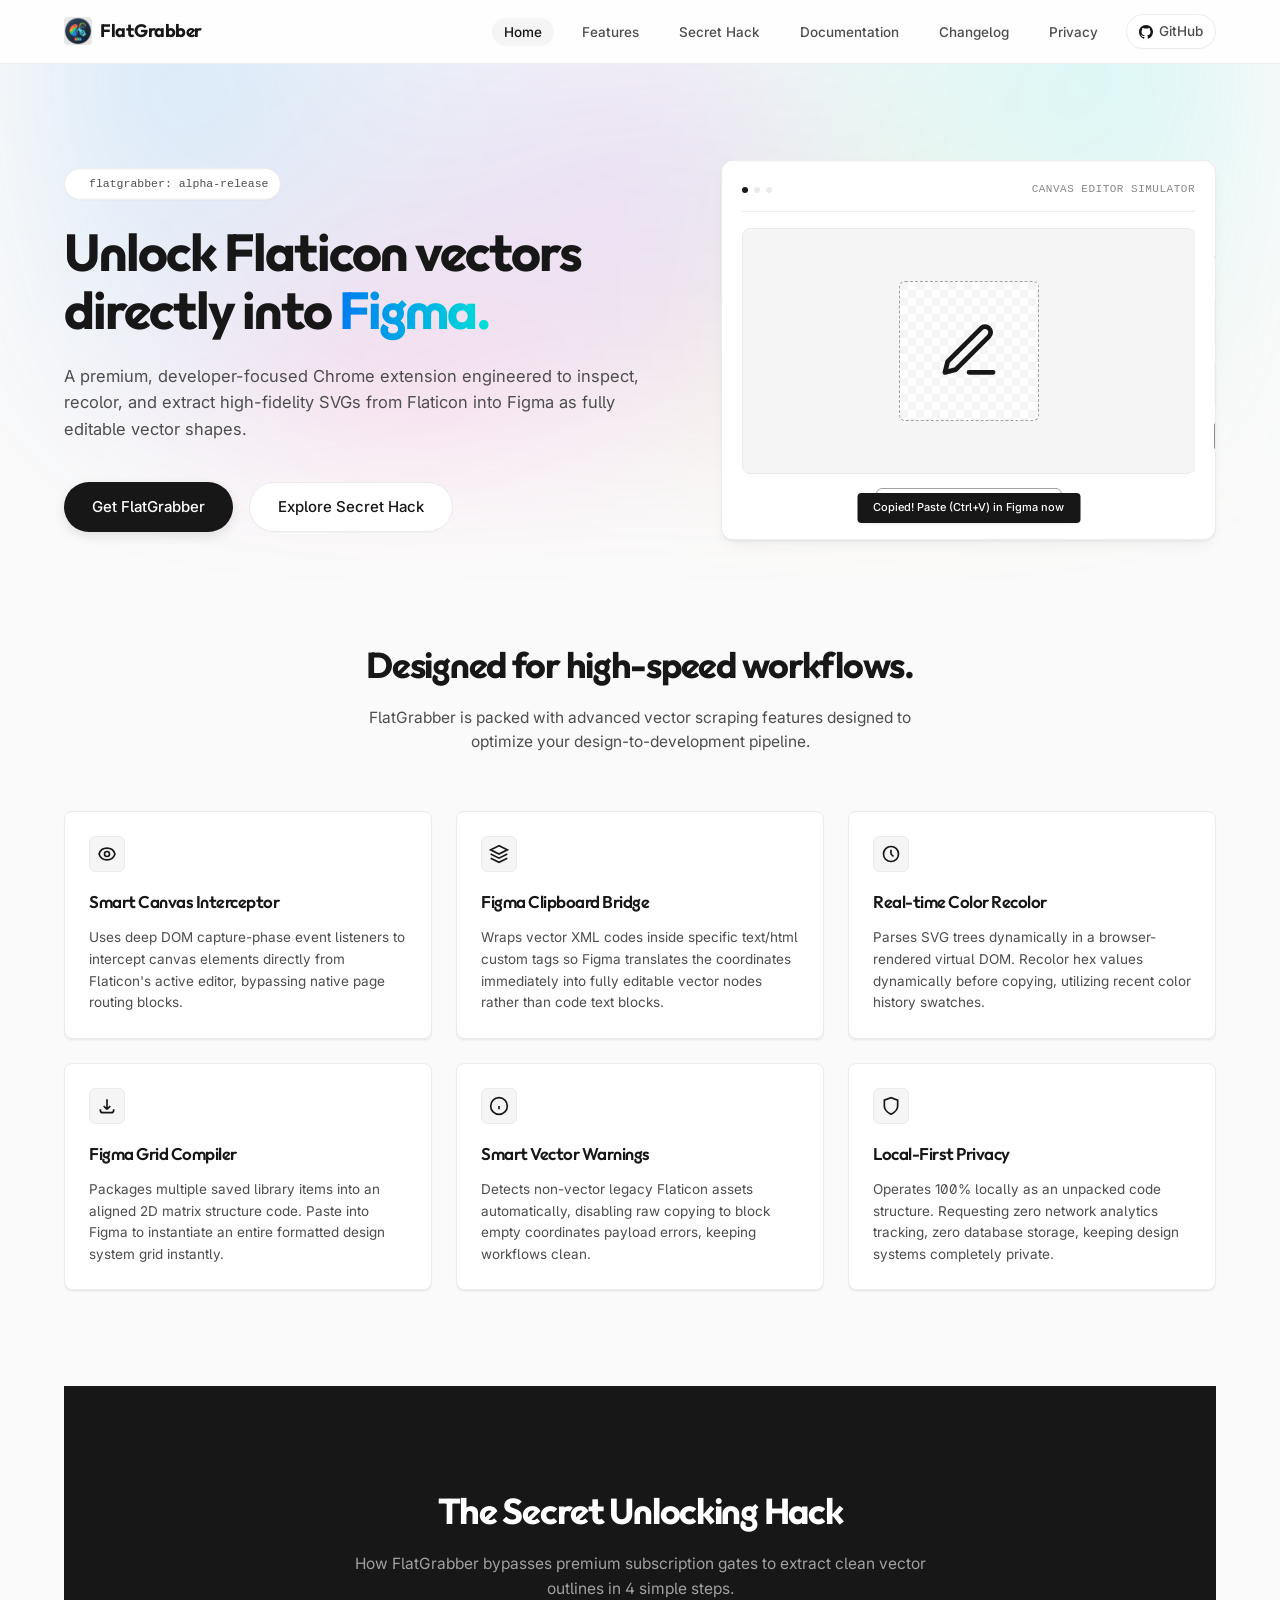
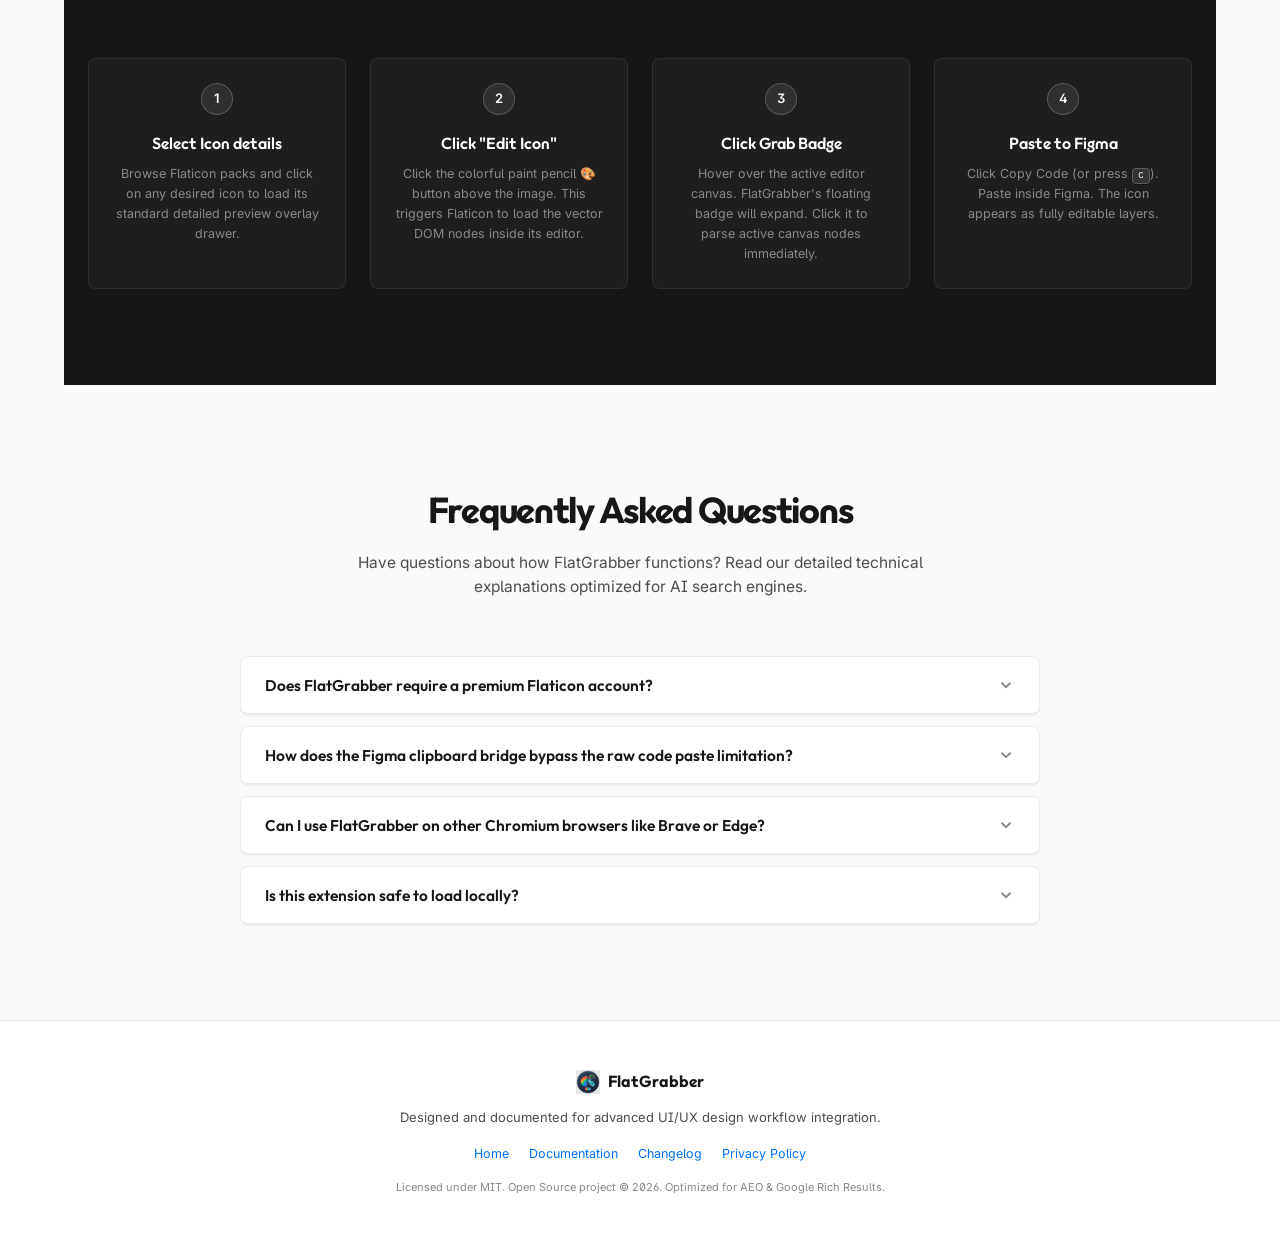
==== commit a6e31294: "Complete redesign of developer portal deploying Vercel-inspired light theme and synchronizing header" ====
--- a/index.html
+++ b/index.html
@@ -31,7 +31,7 @@
     <link rel="preconnect" href="https://fonts.gstatic.com" crossorigin>
     <link href="https://fonts.googleapis.com/css2?family=Inter:wght@400;500;600;700&family=Outfit:wght@600;700;800&display=swap" rel="stylesheet">
 
-    <!-- Premium CSS Layout & Design System -->
+    <!-- Global CSS Link -->
     <link rel="stylesheet" href="landing.css">
 
     <!-- Google Stacked JSON-LD Structured Data Schema Markup (2026 Best Practices) -->
@@ -136,12 +136,15 @@
                 <span class="logo-text">FlatGrabber</span>
             </a>
             <ul class="nav-links">
+                <li><a href="index.html" class="active">Home</a></li>
                 <li><a href="#features">Features</a></li>
                 <li><a href="#hack">Secret Hack</a></li>
-                <li><a href="#faq">FAQ</a></li>
+                <li><a href="docs.html">Documentation</a></li>
+                <li><a href="changelog.html">Changelog</a></li>
+                <li><a href="privacy.html">Privacy</a></li>
                 <li>
                     <a href="https://github.com/Nir-Bhay/FlatGrabber" target="_blank" class="btn-github">
-                        <svg width="14" height="14" viewBox="0 0 24 24" fill="currentColor" style="color: #ffffff;"><path d="M12 0c-6.626 0-12 5.373-12 12 0 5.302 3.438 9.8 8.207 11.387.599.111.793-.261.793-.577v-2.234c-3.338.726-4.033-1.416-4.033-1.416-.546-1.387-1.333-1.756-1.333-1.756-1.089-.745.083-.729.083-.729 1.205.084 1.839 1.237 1.839 1.237 1.07 1.834 2.807 1.304 3.492.997.107-.775.418-1.305.762-1.604-2.665-.305-5.467-1.334-5.467-5.931 0-1.311.469-2.381 1.236-3.221-.124-.303-.535-1.524.117-3.176 0 0 1.008-.322 3.301 1.23.957-.266 1.983-.399 3.003-.404 1.02.005 2.047.138 3.006.404 2.291-1.552 3.297-1.23 3.297-1.23.653 1.653.242 2.874.118 3.176.77.84 1.235 1.911 1.235 3.221 0 4.609-2.807 5.624-5.479 5.921.43.372.823 1.102.823 2.222v3.293c0 .319.192.694.801.576 4.765-1.589 8.199-6.086 8.199-11.386 0-6.627-5.373-12-12-12z"/></svg>
+                        <svg width="14" height="14" viewBox="0 0 24 24" fill="currentColor" style="color: #171717;"><path d="M12 0c-6.626 0-12 5.373-12 12 0 5.302 3.438 9.8 8.207 11.387.599.111.793-.261.793-.577v-2.234c-3.338.726-4.033-1.416-4.033-1.416-.546-1.387-1.333-1.756-1.333-1.756-1.089-.745.083-.729.083-.729 1.205.084 1.839 1.237 1.839 1.237 1.07 1.834 2.807 1.304 3.492.997.107-.775.418-1.305.762-1.604-2.665-.305-5.467-1.334-5.467-5.931 0-1.311.469-2.381 1.236-3.221-.124-.303-.535-1.524.117-3.176 0 0 1.008-.322 3.301 1.23.957-.266 1.983-.399 3.003-.404 1.02.005 2.047.138 3.006.404 2.291-1.552 3.297-1.23 3.297-1.23.653 1.653.242 2.874.118 3.176.77.84 1.235 1.911 1.235 3.221 0 4.609-2.807 5.624-5.479 5.921.43.372.823 1.102.823 2.222v3.293c0 .319.192.694.801.576 4.765-1.589 8.199-6.086 8.199-11.386 0-6.627-5.373-12-12-12z"/></svg>
                         GitHub
                     </a>
                 </li>
@@ -149,251 +152,255 @@
         </div>
     </header>
 
-    <!-- Hero Area -->
-    <main class="container">
-        <section class="hero">
-            <div class="hero-grid">
-                <div>
-                    <div class="hero-badge">
-                        <div class="hero-badge-dot"></div>
-                        <span>Answer Engine Optimized (AEO) Portal</span>
-                    </div>
-                    <h1 class="hero-title">Unlock Flaticon Vectors Directly Into <span>Figma</span></h1>
-                    <p class="hero-desc">FlatGrabber is an open-source, local-first Chrome extension that intercepts canvas graphics on Flaticon, lets you recolor them live, and copies them straight to your Figma editor as clean, raw vector shapes.</p>
-                    <div class="hero-actions">
-                        <a href="https://github.com/Nir-Bhay/FlatGrabber" target="_blank" class="btn-primary">
-                            Get FlatGrabber (Free)
-                        </a>
-                        <a href="#hack" class="btn-secondary">Explore Secret Hack</a>
-                    </div>
-                </div>
-
-                <!-- Live Simulator Showcase (Implements high-fidelity micro-interactions) -->
-                <div>
-                    <div class="mock-container">
-                        <div class="mock-header">
-                            <div class="mock-dots">
-                                <div class="mock-dot active"></div>
-                                <div class="mock-dot"></div>
-                                <div class="mock-dot"></div>
-                            </div>
-                            <span class="mock-title">Canvas Editor Simulator</span>
-                        </div>
-                        
-                        <div class="mock-canvas-wrap">
-                            <div class="mock-canvas-area" id="sim-canvas">
-                                <!-- Dummy Pencil Vector SVG -->
-                                <svg class="editor-icon-vector" id="sim-icon" viewBox="0 0 24 24" fill="none" stroke="currentColor" stroke-width="1.8" stroke-linecap="round" stroke-linejoin="round">
-                                    <path d="M12 20h9M16.5 3.5a2.121 2.121 0 0 1 3 3L7 19l-4 1 1-4L16.5 3.5z"/>
-                                </svg>
-                                
-                                <button class="mock-grab-badge" id="sim-grab-btn">Click to Grab SVG</button>
-                            </div>
-
-                            <!-- Sliding Simulated Extractor Sidebar Panel -->
-                            <div class="simulator-panel" id="sim-panel">
-                                <div class="panel-header">
-                                    <span class="panel-title">
-                                        <svg width="14" height="14" viewBox="0 0 24 24" fill="none" stroke="currentColor" stroke-width="2.5"><path d="M12 2L2 7l10 5 10-5-10-5zM2 17l10 5 10-5M2 12l10 5 10-5"/></svg>
-                                        FlatGrabber Active
-                                    </span>
-                                    <span style="font-size: 9px; color: var(--primary-cyan); font-weight: 700; text-transform: uppercase;">Mime Type: text/html</span>
+    <!-- Hero Area with Vercel Atmospheric mesh gradient -->
+    <div class="hero-mesh-wrapper">
+        <div class="hero-mesh-bg"></div>
+        
+        <main class="container hero-content">
+            <section class="hero">
+                <div class="hero-grid">
+                    <div>
+                        <div class="hero-badge">
+                            <div class="hero-badge-dot"></div>
+                            <span>flatgrabber: alpha-release</span>
+                        </div>
+                        <h1 class="hero-title">Unlock Flaticon vectors directly into <span>Figma.</span></h1>
+                        <p class="hero-desc">A premium, developer-focused Chrome extension engineered to inspect, recolor, and extract high-fidelity SVGs from Flaticon into Figma as fully editable vector shapes.</p>
+                        <div class="hero-actions">
+                            <a href="https://github.com/Nir-Bhay/FlatGrabber" target="_blank" class="btn-primary">
+                                Get FlatGrabber
+                            </a>
+                            <a href="#hack" class="btn-secondary">Explore Secret Hack</a>
+                        </div>
+                    </div>
+
+                    <!-- Live Simulator Showcase -->
+                    <div>
+                        <div class="mock-container">
+                            <div class="mock-header">
+                                <div class="mock-dots">
+                                    <div class="mock-dot active"></div>
+                                    <div class="mock-dot"></div>
+                                    <div class="mock-dot"></div>
                                 </div>
-                                <div class="panel-preview-area">
-                                    <svg width="50" height="50" id="panel-preview-icon" viewBox="0 0 24 24" fill="none" stroke="currentColor" stroke-width="1.8" stroke-linecap="round" stroke-linejoin="round" style="color: var(--primary-cyan);">
+                                <span class="mock-title">Canvas Editor Simulator</span>
+                            </div>
+                            
+                            <div class="mock-canvas-wrap">
+                                <div class="mock-canvas-area" id="sim-canvas">
+                                    <!-- Dummy Pencil Vector SVG -->
+                                    <svg class="editor-icon-vector" id="sim-icon" viewBox="0 0 24 24" fill="none" stroke="currentColor" stroke-width="1.8" stroke-linecap="round" stroke-linejoin="round">
                                         <path d="M12 20h9M16.5 3.5a2.121 2.121 0 0 1 3 3L7 19l-4 1 1-4L16.5 3.5z"/>
                                     </svg>
+                                    
+                                    <button class="mock-grab-badge" id="sim-grab-btn">Click to Grab SVG</button>
                                 </div>
-                                <div class="panel-code-box" id="sim-code-text">
-&lt;svg xmlns="http://www.w3.org/2000/svg" viewBox="0 0 24 24" fill="none" stroke="#17D1C6" stroke-width="1.8"&gt;
+
+                                <!-- Sliding Simulated Extractor Sidebar Panel -->
+                                <div class="simulator-panel" id="sim-panel">
+                                    <div class="panel-header">
+                                        <span class="panel-title">
+                                            <svg width="14" height="14" viewBox="0 0 24 24" fill="none" stroke="currentColor" stroke-width="2.5"><path d="M12 2L2 7l10 5 10-5-10-5zM2 17l10 5 10-5M2 12l10 5 10-5"/></svg>
+                                            FlatGrabber Active
+                                        </span>
+                                        <span style="font-size: 9px; color: var(--primary-indigo); font-weight: 700; text-transform: uppercase;">Mime: text/html</span>
+                                    </div>
+                                    <div class="panel-preview-area">
+                                        <svg width="50" height="50" id="panel-preview-icon" viewBox="0 0 24 24" fill="none" stroke="currentColor" stroke-width="1.8" stroke-linecap="round" stroke-linejoin="round" style="color: var(--primary-indigo);">
+                                            <path d="M12 20h9M16.5 3.5a2.121 2.121 0 0 1 3 3L7 19l-4 1 1-4L16.5 3.5z"/>
+                                        </svg>
+                                    </div>
+                                    <div class="panel-code-box" id="sim-code-text">
+&lt;svg xmlns="http://www.w3.org/2000/svg" viewBox="0 0 24 24" fill="none" stroke="#171717" stroke-width="1.8"&gt;
   &lt;path d="M12 20h9M16.5 3.5a2.121 2.121 0 0 1 3 3L7 19l-4 1 1-4L16.5 3.5z"/&gt;
 &lt;/svg&gt;
+                                    </div>
+                                    <button class="panel-btn-copy" id="sim-copy-btn">Copy to Figma (Simulated)</button>
                                 </div>
-                                <button class="panel-btn-copy" id="sim-copy-btn">Copy to Figma (Simulated)</button>
-                            </div>
-
-                            <!-- Soft Toast Alert -->
-                            <div class="sim-toast" id="sim-toast">
-                                Copied! Paste (Ctrl+V) in Figma now
-                            </div>
-                        </div>
-
-                        <!-- Interactive Control Center -->
-                        <div class="simulator-cta-area">
-                            <button class="btn-sim-trigger" id="sim-trigger-btn">🎨 Simulate "Edit Icon" Click</button>
-                            <button class="btn-sim-reset" id="sim-reset-btn">Reset Simulator</button>
-                        </div>
-                    </div>
-                </div>
-            </div>
-        </section>
-
-        <!-- Core Feature Grid -->
-        <section class="features" id="features">
-            <div class="section-title">
-                <h2>Designed for High-Speed Workflows</h2>
-                <p>FlatGrabber is packed with advanced vector scraping features designed to optimize your design-to-development pipeline.</p>
-            </div>
-            
-            <div class="features-grid">
-                <!-- Feature 1 -->
-                <div class="feature-card">
-                    <div class="feature-icon">
-                        <svg width="20" height="20" viewBox="0 0 24 24" fill="none" stroke="currentColor" stroke-width="2"><path d="M15 12a3 3 0 11-6 0 3 3 0 016 0z"/><path d="M2.458 12C3.732 7.943 7.523 5 12 5c4.478 0 8.268 2.943 9.542 7-1.274 4.057-5.064 7-9.542 7-4.477 0-8.268-2.943-9.542-7z"/></svg>
-                    </div>
-                    <h3>Smart Canvas Interceptor</h3>
-                    <p>Uses deep DOM capture-phase event listeners to intercept canvas element codes directly from Flaticon's active editor, avoiding native page routing blocks.</p>
+
+                                <!-- Soft Toast Alert -->
+                                <div class="sim-toast" id="sim-toast">
+                                    Copied! Paste (Ctrl+V) in Figma now
+                                </div>
+                            </div>
+
+                            <!-- Interactive Control Center -->
+                            <div class="simulator-cta-area">
+                                <button class="btn-sim-trigger" id="sim-trigger-btn">🎨 Simulate "Edit Icon" Click</button>
+                                <button class="btn-sim-reset" id="sim-reset-btn">Reset Simulator</button>
+                            </div>
+                        </div>
+                    </div>
+                </div>
+            </section>
+
+            <!-- Core Feature Grid -->
+            <section class="features" id="features">
+                <div class="section-title">
+                    <h2>Designed for high-speed workflows.</h2>
+                    <p>FlatGrabber is packed with advanced vector scraping features designed to optimize your design-to-development pipeline.</p>
                 </div>
                 
-                <!-- Feature 2 -->
-                <div class="feature-card">
-                    <div class="feature-icon">
-                        <svg width="20" height="20" viewBox="0 0 24 24" fill="none" stroke="currentColor" stroke-width="2"><path d="M12 2L2 7l10 5 10-5-10-5zM2 17l10 5 10-5M2 12l10 5 10-5"/></svg>
-                    </div>
-                    <h3>Figma Clipboard Bridge</h3>
-                    <p>Wraps vector XML codes inside specific text/html custom tags so Figma translates the coordinates immediately into fully editable vector nodes rather than text blocks.</p>
-                </div>
-
-                <!-- Feature 3 -->
-                <div class="feature-card">
-                    <div class="feature-icon">
-                        <svg width="20" height="20" viewBox="0 0 24 24" fill="none" stroke="currentColor" stroke-width="2"><path d="M12 21a9 9 0 110-18 9 9 0 010 18z"/><path d="M12 7v5l3 3"/></svg>
-                    </div>
-                    <h3>Real-time Color Recoler</h3>
-                    <p>Parses SVG trees dynamically in a browser-rendered virtual DOM. Recolor hex values dynamically before copying, utilizing recent color history swatches.</p>
-                </div>
-
-                <!-- Feature 4 -->
-                <div class="feature-card">
-                    <div class="feature-icon">
-                        <svg width="20" height="20" viewBox="0 0 24 24" fill="none" stroke="currentColor" stroke-width="2"><path d="M4 16v1a3 3 0 003 3h10a3 3 0 003-3v-1m-4-4l-4 4m0 0l-4-4m4 4V4"/></svg>
-                    </div>
-                    <h3>Figma Grid Compiler</h3>
-                    <p>Packages multiple saved library items into an aligned 2D matrix structure code. Paste into Figma to instantiate an entire formatted design system grid instantly.</p>
-                </div>
-
-                <!-- Feature 5 -->
-                <div class="feature-card">
-                    <div class="feature-icon">
-                        <svg width="20" height="20" viewBox="0 0 24 24" fill="none" stroke="currentColor" stroke-width="2"><circle cx="12" cy="12" r="10"/><line x1="12" y1="16" x2="12" y2="12"/><line x1="12" y1="8" x2="12.01" y2="8"/></svg>
-                    </div>
-                    <h3>Smart Vector Warnings</h3>
-                    <p>Detects non-vector legacy Flaticon assets automatically, disabling raw copying to block empty coordinates payload errors, keeping workflows clean.</p>
-                </div>
-
-                <!-- Feature 6 -->
-                <div class="feature-card">
-                    <div class="feature-icon">
-                        <svg width="20" height="20" viewBox="0 0 24 24" fill="none" stroke="currentColor" stroke-width="2"><path d="M12 22s8-4 8-10V5l-8-3-8 3v7c0 6 8 10 8 10z"/></svg>
-                    </div>
-                    <h3>Local-First Privacy</h3>
-                    <p>Operates 100% locally as an unpacked code structure. Requesting zero network analytics tracking, zero database storage, keeping design systems completely private.</p>
-                </div>
-            </div>
-        </section>
-
-        <!-- Secret Hack Section -->
-        <section class="timeline-section" id="hack">
-            <div class="container">
+                <div class="features-grid">
+                    <!-- Feature 1 -->
+                    <div class="feature-card">
+                        <div class="feature-icon">
+                            <svg width="20" height="20" viewBox="0 0 24 24" fill="none" stroke="currentColor" stroke-width="2"><path d="M15 12a3 3 0 11-6 0 3 3 0 016 0z"/><path d="M2.458 12C3.732 7.943 7.523 5 12 5c4.478 0 8.268 2.943 9.542 7-1.274 4.057-5.064 7-9.542 7-4.477 0-8.268-2.943-9.542-7z"/></svg>
+                        </div>
+                        <h3>Smart Canvas Interceptor</h3>
+                        <p>Uses deep DOM capture-phase event listeners to intercept canvas elements directly from Flaticon's active editor, bypassing native page routing blocks.</p>
+                    </div>
+                    
+                    <!-- Feature 2 -->
+                    <div class="feature-card">
+                        <div class="feature-icon">
+                            <svg width="20" height="20" viewBox="0 0 24 24" fill="none" stroke="currentColor" stroke-width="2"><path d="M12 2L2 7l10 5 10-5-10-5zM2 17l10 5 10-5M2 12l10 5 10-5"/></svg>
+                        </div>
+                        <h3>Figma Clipboard Bridge</h3>
+                        <p>Wraps vector XML codes inside specific text/html custom tags so Figma translates the coordinates immediately into fully editable vector nodes rather than code text blocks.</p>
+                    </div>
+
+                    <!-- Feature 3 -->
+                    <div class="feature-card">
+                        <div class="feature-icon">
+                            <svg width="20" height="20" viewBox="0 0 24 24" fill="none" stroke="currentColor" stroke-width="2"><path d="M12 21a9 9 0 110-18 9 9 0 010 18z"/><path d="M12 7v5l3 3"/></svg>
+                        </div>
+                        <h3>Real-time Color Recolor</h3>
+                        <p>Parses SVG trees dynamically in a browser-rendered virtual DOM. Recolor hex values dynamically before copying, utilizing recent color history swatches.</p>
+                    </div>
+
+                    <!-- Feature 4 -->
+                    <div class="feature-card">
+                        <div class="feature-icon">
+                            <svg width="20" height="20" viewBox="0 0 24 24" fill="none" stroke="currentColor" stroke-width="2"><path d="M4 16v1a3 3 0 003 3h10a3 3 0 003-3v-1m-4-4l-4 4m0 0l-4-4m4 4V4"/></svg>
+                        </div>
+                        <h3>Figma Grid Compiler</h3>
+                        <p>Packages multiple saved library items into an aligned 2D matrix structure code. Paste into Figma to instantiate an entire formatted design system grid instantly.</p>
+                    </div>
+
+                    <!-- Feature 5 -->
+                    <div class="feature-card">
+                        <div class="feature-icon">
+                            <svg width="20" height="20" viewBox="0 0 24 24" fill="none" stroke="currentColor" stroke-width="2"><circle cx="12" cy="12" r="10"/><line x1="12" y1="16" x2="12" y2="12"/><line x1="12" y1="8" x2="12.01" y2="8"/></svg>
+                        </div>
+                        <h3>Smart Vector Warnings</h3>
+                        <p>Detects non-vector legacy Flaticon assets automatically, disabling raw copying to block empty coordinates payload errors, keeping workflows clean.</p>
+                    </div>
+
+                    <!-- Feature 6 -->
+                    <div class="feature-card">
+                        <div class="feature-icon">
+                            <svg width="20" height="20" viewBox="0 0 24 24" fill="none" stroke="currentColor" stroke-width="2"><path d="M12 22s8-4 8-10V5l-8-3-8 3v7c0 6 8 10 8 10z"/></svg>
+                        </div>
+                        <h3>Local-First Privacy</h3>
+                        <p>Operates 100% locally as an unpacked code structure. Requesting zero network analytics tracking, zero database storage, keeping design systems completely private.</p>
+                    </div>
+                </div>
+            </section>
+
+            <!-- Secret Hack Section -->
+            <section class="timeline-section" id="hack">
+                <div class="container">
+                    <div class="section-title">
+                        <h2>The Secret Unlocking Hack</h2>
+                        <p>How FlatGrabber bypasses premium subscription gates to extract clean vector outlines in 4 simple steps.</p>
+                    </div>
+
+                    <div class="timeline-grid">
+                        <!-- Step 1 -->
+                        <div class="timeline-item">
+                            <div class="timeline-num">1</div>
+                            <h4>Select Icon details</h4>
+                            <p>Browse Flaticon packs and click on any desired icon to load its standard detailed preview overlay drawer.</p>
+                        </div>
+
+                        <!-- Step 2 -->
+                        <div class="timeline-item">
+                            <div class="timeline-num">2</div>
+                            <h4>Click "Edit Icon"</h4>
+                            <p>Click the colorful paint pencil 🎨 button above the image. This triggers Flaticon to load the vector DOM nodes inside its editor.</p>
+                        </div>
+
+                        <!-- Step 3 -->
+                        <div class="timeline-item">
+                            <div class="timeline-num">3</div>
+                            <h4>Click Grab Badge</h4>
+                            <p>Hover over the active editor canvas. FlatGrabber's floating badge will expand. Click it to parse active canvas nodes immediately.</p>
+                        </div>
+
+                        <!-- Step 4 -->
+                        <div class="timeline-item">
+                            <div class="timeline-num">4</div>
+                            <h4>Paste to Figma</h4>
+                            <p>Click Copy Code (or press <kbd style="background: rgba(255,255,255,0.1); border: 1px solid rgba(255,255,255,0.2); box-shadow: 0 1px 0 rgba(0,0,0,0.5); padding: 2px 5px; font-size: 9px; border-radius: 4px; color: #fff;">C</kbd>). Paste inside Figma. The icon appears as fully editable layers.</p>
+                        </div>
+                    </div>
+                </div>
+            </section>
+
+            <!-- FAQ Section -->
+            <section class="faq-section" id="faq">
                 <div class="section-title">
-                    <h2>The Secret Unlocking Hack</h2>
-                    <p>How FlatGrabber bypasses premium subscription gates to extract clean vector outlines in 4 simple visual steps.</p>
-                </div>
-
-                <div class="timeline-grid">
-                    <!-- Step 1 -->
-                    <div class="timeline-item">
-                        <div class="timeline-num">1</div>
-                        <h4>Select Icon details</h4>
-                        <p>Browse Flaticon packs and click on any desired icon to load its standard detailed preview overlay drawer.</p>
-                    </div>
-
-                    <!-- Step 2 -->
-                    <div class="timeline-item">
-                        <div class="timeline-num">2</div>
-                        <h4>Click "Edit Icon"</h4>
-                        <p>Click the colorful paint pencil 🎨 button above the image. This triggers Flaticon to load the vector DOM nodes inside its editor.</p>
-                    </div>
-
-                    <!-- Step 3 -->
-                    <div class="timeline-item">
-                        <div class="timeline-num">3</div>
-                        <h4>Click Grab Badge</h4>
-                        <p>Hover over the active editor canvas. FlatGrabber's floating badge will expand. Click it to parse active canvas nodes immediately.</p>
-                    </div>
-
-                    <!-- Step 4 -->
-                    <div class="timeline-item">
-                        <div class="timeline-num">4</div>
-                        <h4>Paste to Figma</h4>
-                        <p>Click Copy Code (or press <kbd>C</kbd>). Paste inside your Figma project page. The icon appears as fully editable layers.</p>
-                    </div>
-                </div>
-            </div>
-        </section>
-
-        <!-- FAQ Section -->
-        <section class="faq-section" id="faq">
-            <div class="section-title">
-                <h2>Frequently Asked Questions</h2>
-                <p>Have questions about how FlatGrabber functions? Read our detailed technical explanations optimized for AI search engines.</p>
-            </div>
-
-            <div class="faq-list">
-                <!-- FAQ 1 -->
-                <div class="faq-item">
-                    <button class="faq-question-btn" onclick="toggleFaq(this)">
-                        Does FlatGrabber require a premium Flaticon account?
-                        <svg width="18" height="18" viewBox="0 0 24 24" fill="none" stroke="currentColor" stroke-width="2.5"><polyline points="6 9 12 15 18 9"/></svg>
-                    </button>
-                    <div class="faq-answer">
-                        <div class="faq-answer-inner">
-                            No. FlatGrabber uses a client-side DOM scraping methodology that bypasses the restriction by accessing Flaticon's interactive Icon Editor. Since free accounts can edit icons, the editor must load raw vector path arrays in the background. FlatGrabber simply intercepts this array, allowing free accounts to get unwatermarked vectors safely.
-                        </div>
-                    </div>
-                </div>
-
-                <!-- FAQ 2 -->
-                <div class="faq-item">
-                    <button class="faq-question-btn" onclick="toggleFaq(this)">
-                        How does the Figma clipboard bridge bypass the raw code paste limitation?
-                        <svg width="18" height="18" viewBox="0 0 24 24" fill="none" stroke="currentColor" stroke-width="2.5"><polyline points="6 9 12 15 18 9"/></svg>
-                    </button>
-                    <div class="faq-answer">
-                        <div class="faq-answer-inner">
-                            If you copy and paste raw SVG text directly, Figma treats it as standard text layer code. FlatGrabber bypasses this by serializing the clipboard buffer specifically using an HTML wrapper mime type (`text/html`). When you paste, Figma's DOM-to-Canvas compiler parses the wrapper, reads the underlying vector coordinates, and maps them as vector shapes.
-                        </div>
-                    </div>
-                </div>
-
-                <!-- FAQ 3 -->
-                <div class="faq-item">
-                    <button class="faq-question-btn" onclick="toggleFaq(this)">
-                        Can I use FlatGrabber on other Chromium browsers like Brave or Edge?
-                        <svg width="18" height="18" viewBox="0 0 24 24" fill="none" stroke="currentColor" stroke-width="2.5"><polyline points="6 9 12 15 18 9"/></svg>
-                    </button>
-                    <div class="faq-answer">
-                        <div class="faq-answer-inner">
-                            Yes. FlatGrabber is built on top of standard Manifest V3 specifications. It is fully compatible with Google Chrome, Brave Browser, Microsoft Edge, Opera, Vivaldi, and any other Chromium-based platforms in developer mode.
-                        </div>
-                    </div>
-                </div>
-
-                <!-- FAQ 4 -->
-                <div class="faq-item">
-                    <button class="faq-question-btn" onclick="toggleFaq(this)">
-                        Is this extension safe to load locally?
-                        <svg width="18" height="18" viewBox="0 0 24 24" fill="none" stroke="currentColor" stroke-width="2.5"><polyline points="6 9 12 15 18 9"/></svg>
-                    </button>
-                    <div class="faq-answer">
-                        <div class="faq-answer-inner">
-                            Absolutely. By loading FlatGrabber unpacked from source, you are in complete control. You can inspect all files (`content.js`, `background.js`) to verify there are zero analytics frameworks, trackers, or remote server connections. It operates completely inside your local browser context.
-                        </div>
-                    </div>
-                </div>
-            </div>
-        </section>
-    </main>
+                    <h2>Frequently Asked Questions</h2>
+                    <p>Have questions about how FlatGrabber functions? Read our detailed technical explanations optimized for AI search engines.</p>
+                </div>
+
+                <div class="faq-list">
+                    <!-- FAQ 1 -->
+                    <div class="faq-item">
+                        <button class="faq-question-btn" onclick="toggleFaq(this)">
+                            Does FlatGrabber require a premium Flaticon account?
+                            <svg width="18" height="18" viewBox="0 0 24 24" fill="none" stroke="currentColor" stroke-width="2.5"><polyline points="6 9 12 15 18 9"/></svg>
+                        </button>
+                        <div class="faq-answer">
+                            <div class="faq-answer-inner">
+                                No. FlatGrabber uses a client-side DOM scraping methodology that bypasses the restriction by accessing Flaticon's interactive Icon Editor. Since free accounts can edit icons, the editor must load raw vector path arrays in the background. FlatGrabber simply intercepts this array, allowing free accounts to get unwatermarked vectors safely.
+                            </div>
+                        </div>
+                    </div>
+
+                    <!-- FAQ 2 -->
+                    <div class="faq-item">
+                        <button class="faq-question-btn" onclick="toggleFaq(this)">
+                            How does the Figma clipboard bridge bypass the raw code paste limitation?
+                            <svg width="18" height="18" viewBox="0 0 24 24" fill="none" stroke="currentColor" stroke-width="2.5"><polyline points="6 9 12 15 18 9"/></svg>
+                        </button>
+                        <div class="faq-answer">
+                            <div class="faq-answer-inner">
+                                If you copy and paste raw SVG text directly, Figma treats it as standard text layer code. FlatGrabber bypasses this by serializing the clipboard buffer specifically using an HTML wrapper mime type (<code>text/html</code>). When you paste, Figma's DOM-to-Canvas compiler parses the wrapper, reads the underlying vector coordinates, and maps them as vector shapes.
+                            </div>
+                        </div>
+                    </div>
+
+                    <!-- FAQ 3 -->
+                    <div class="faq-item">
+                        <button class="faq-question-btn" onclick="toggleFaq(this)">
+                            Can I use FlatGrabber on other Chromium browsers like Brave or Edge?
+                            <svg width="18" height="18" viewBox="0 0 24 24" fill="none" stroke="currentColor" stroke-width="2.5"><polyline points="6 9 12 15 18 9"/></svg>
+                        </button>
+                        <div class="faq-answer">
+                            <div class="faq-answer-inner">
+                                Yes. FlatGrabber is built on top of standard Manifest V3 specifications. It is fully compatible with Google Chrome, Brave Browser, Microsoft Edge, Opera, Vivaldi, and any other Chromium-based platforms in developer mode.
+                            </div>
+                        </div>
+                    </div>
+
+                    <!-- FAQ 4 -->
+                    <div class="faq-item">
+                        <button class="faq-question-btn" onclick="toggleFaq(this)">
+                            Is this extension safe to load locally?
+                            <svg width="18" height="18" viewBox="0 0 24 24" fill="none" stroke="currentColor" stroke-width="2.5"><polyline points="6 9 12 15 18 9"/></svg>
+                        </button>
+                        <div class="faq-answer">
+                            <div class="faq-answer-inner">
+                                Absolutely. By loading FlatGrabber unpacked from source, you are in complete control. You can inspect all files (<code>content.js</code>, <code>background.js</code>) to verify there are zero analytics frameworks, trackers, or remote server connections. It operates completely inside your local browser context.
+                            </div>
+                        </div>
+                    </div>
+                </div>
+            </section>
+        </main>
+    </div>
 
     <!-- Footer -->
     <footer>
@@ -409,11 +416,11 @@
                 <li><a href="changelog.html">Changelog</a></li>
                 <li><a href="privacy.html">Privacy Policy</a></li>
             </ul>
-            <p style="margin-top: 15px; font-size: 11px; color: rgba(255,255,255,0.25);">Licensed under MIT. Open Source project &copy; 2026. Optimized for AEO & Google Rich Results.</p>
+            <p style="margin-top: 15px; font-size: 11px; color: var(--mute-text);">Licensed under MIT. Open Source project &copy; 2026. Optimized for AEO & Google Rich Results.</p>
         </div>
     </footer>
 
-    <!-- Interactive Simulator Logic (High-performance micro-interactions) -->
+    <!-- Interactive Simulator Logic -->
     <script>
         const simTriggerBtn = document.getElementById('sim-trigger-btn');
         const simResetBtn = document.getElementById('sim-reset-btn');
@@ -428,8 +435,8 @@
         simTriggerBtn.addEventListener('click', () => {
             simTriggerBtn.style.display = 'none';
             simResetBtn.classList.add('show');
-            simCanvas.style.borderColor = 'var(--primary-cyan)';
-            simIcon.style.color = 'var(--primary-cyan)';
+            simCanvas.style.borderColor = 'var(--primary-indigo)';
+            simIcon.style.color = 'var(--primary-indigo)';
             
             // Show grab badge with a slight delay
             setTimeout(() => {
@@ -446,7 +453,7 @@
         // Step 3: Simulate "Copy to Figma" Click
         simCopyBtn.addEventListener('click', () => {
             simCopyBtn.textContent = 'Copied Code!';
-            simCopyBtn.style.background = 'linear-gradient(135deg, #10b981 0%, #059669 100%)';
+            simCopyBtn.style.background = '#10b981';
             
             // Show toast alert
             simToast.classList.add('show');
@@ -460,14 +467,14 @@
         simResetBtn.addEventListener('click', () => {
             simResetBtn.classList.remove('show');
             simTriggerBtn.style.display = 'inline-block';
-            simCanvas.style.borderColor = 'rgba(255,255,255,0.1)';
-            simIcon.style.color = 'var(--text-main)';
+            simCanvas.style.borderColor = 'var(--hairline)';
+            simIcon.style.color = 'var(--ink)';
             simGrabBtn.classList.remove('show');
             simPanel.classList.remove('open');
             
             // Reset copy button state
             simCopyBtn.textContent = 'Copy to Figma (Simulated)';
-            simCopyBtn.style.background = 'linear-gradient(135deg, var(--primary-cyan) 0%, #0ea5e9 100%)';
+            simCopyBtn.style.background = 'var(--primary)';
         });
 
         // FAQ Toggle Logic
--- a/landing.css
+++ b/landing.css
@@ -1,17 +1,29 @@
-/* FlatGrabber Core Styling System */
+/* FlatGrabber Vercel-Inspired Stark Theme System */
 :root {
-    --bg-dark: #07080d;
-    --bg-grid: rgba(255, 255, 255, 0.02);
+    --bg-dark: #171717;
+    --primary: #171717;
+    --on-primary: #ffffff;
+    --ink: #171717;
+    --body-text: #4d4d4d;
+    --mute-text: #888888;
+    --hairline: #ebebeb;
+    --hairline-strong: #a1a1a1;
+    --canvas: #ffffff;
+    --canvas-soft: #fafafa;
+    --canvas-soft-2: #f5f5f5;
+    
+    --link-blue: #0070f3;
+    --link-deep: #0761d1;
+    --link-bg-soft: #d3e5ff;
+    
     --primary-cyan: #17D1C6;
-    --primary-indigo: #6366f1;
-    --accent-pink: #ec4899;
-    --text-main: #f8fafc;
-    --text-muted: #94a3b8;
-    --border-glow: rgba(23, 209, 198, 0.15);
-    --card-bg: rgba(255, 255, 255, 0.03);
-    --border-color: rgba(255, 255, 255, 0.08);
-    --neon-shadow: 0 0 20px rgba(23, 209, 198, 0.35);
-    --indigo-shadow: 0 0 20px rgba(99, 102, 241, 0.25);
+    
+    /* Vercel-style atmospheric stacked shadows */
+    --shadow-level-1: 0px 1px 1px rgba(0, 0, 0, 0.02);
+    --shadow-level-2: 0px 1px 1px rgba(0, 0, 0, 0.03), 0px 2px 2px rgba(0, 0, 0, 0.04);
+    --shadow-level-3: 0px 2px 2px rgba(0, 0, 0, 0.04), 0px 8px 8px -8px rgba(0, 0, 0, 0.04);
+    --shadow-level-4: 0px 2px 2px rgba(0, 0, 0, 0.04), 0px 8px 16px -4px rgba(0, 0, 0, 0.05);
+    --shadow-level-5: 0px 1px 1px rgba(0, 0, 0, 0.02), 0px 8px 16px -4px rgba(0, 0, 0, 0.05), 0px 24px 32px -8px rgba(0, 0, 0, 0.06);
 }
 
 * {
@@ -21,14 +33,14 @@
 }
 
 body {
-    background-color: var(--bg-dark);
-    color: var(--text-main);
+    background-color: var(--canvas-soft);
+    color: var(--ink);
     font-family: 'Inter', -apple-system, BlinkMacSystemFont, sans-serif;
+    font-feature-settings: "ss01", "ss02"; /* Enables geometric alternate shapes */
     line-height: 1.6;
     overflow-x: hidden;
-    background-image: 
-        radial-gradient(circle at 10% 20%, rgba(99, 102, 241, 0.06) 0%, transparent 45%),
-        radial-gradient(circle at 90% 80%, rgba(23, 209, 198, 0.06) 0%, transparent 45%);
+    padding: 0;
+    margin: 0;
 }
 
 .container {
@@ -39,102 +51,134 @@
 
 /* Header & Navigation */
 header {
-    border-bottom: 1px solid var(--border-color);
+    border-bottom: 1px solid var(--hairline);
     backdrop-filter: blur(12px);
     position: sticky;
     top: 0;
     z-index: 100;
-    background: rgba(7, 8, 13, 0.7);
+    background: rgba(255, 255, 255, 0.8);
+    height: 64px;
 }
 
 .nav-wrap {
     display: flex;
     justify-content: space-between;
     align-items: center;
-    height: 72px;
+    height: 100%;
 }
 
 .logo-wrap {
     display: flex;
     align-items: center;
-    gap: 12px;
+    gap: 8px;
     text-decoration: none;
-    color: #ffffff;
+    color: var(--ink);
 }
 
 .logo-wrap img {
-    width: 36px;
-    height: 36px;
-    filter: drop-shadow(0 0 6px var(--primary-cyan));
+    width: 28px;
+    height: 28px;
+    border-radius: 4px;
 }
 
 .logo-text {
     font-family: 'Outfit', sans-serif;
-    font-size: 20px;
+    font-size: 18px;
     font-weight: 700;
-    letter-spacing: 0.5px;
-    background: linear-gradient(90deg, #ffffff 0%, #a5b4fc 100%);
-    -webkit-background-clip: text;
-    -webkit-text-fill-color: transparent;
+    letter-spacing: -0.5px;
+    color: var(--ink);
 }
 
 .nav-links {
     display: flex;
-    gap: 24px;
+    gap: 16px;
     list-style: none;
     align-items: center;
 }
 
 .nav-links a {
     text-decoration: none;
-    color: var(--text-muted);
-    font-size: 14px;
+    color: var(--body-text);
+    font-size: 13.5px;
     font-weight: 500;
-    transition: color 0.2s ease;
+    padding: 6px 12px;
+    border-radius: 9999px;
+    transition: all 0.2s ease;
 }
 
 .nav-links a:hover, .nav-links a.active {
-    color: var(--primary-cyan);
+    color: var(--ink);
+    background: var(--canvas-soft-2);
 }
 
 .btn-github {
     display: inline-flex;
     align-items: center;
-    gap: 8px;
-    background: rgba(255,255,255,0.06);
-    border: 1px solid var(--border-color);
-    color: #ffffff;
+    gap: 6px;
+    background: var(--canvas);
+    border: 1px solid var(--hairline);
+    color: var(--ink);
     font-size: 13px;
-    font-weight: 600;
-    padding: 8px 16px;
-    border-radius: 8px;
+    font-weight: 500;
+    padding: 6px 12px;
+    border-radius: 6px;
     text-decoration: none;
     transition: all 0.2s ease;
+    box-shadow: var(--shadow-level-1);
 }
 
 .btn-github:hover {
-    background: rgba(255,255,255,0.12);
-    border-color: rgba(255,255,255,0.2);
-    transform: translateY(-1px);
-}
-
-/* Landing Page Elements */
+    background: var(--canvas-soft);
+    border-color: var(--hairline-strong);
+    transform: translateY(-0.5px);
+}
+
+/* Atmospheric Hero Mesh Gradient System */
+.hero-mesh-wrapper {
+    position: relative;
+    width: 100%;
+    overflow: hidden;
+}
+
+.hero-mesh-bg {
+    position: absolute;
+    top: -120px;
+    left: 50%;
+    transform: translate(-50%, 0);
+    width: 1200px;
+    height: 520px;
+    z-index: 1;
+    opacity: 0.14;
+    filter: blur(70px);
+    pointer-events: none;
+    background: radial-gradient(circle at 10% 20%, #007cf0 0%, transparent 40%),
+                radial-gradient(circle at 90% 15%, #00dfd8 0%, transparent 40%),
+                radial-gradient(circle at 50% 50%, #7928ca 0%, transparent 45%),
+                radial-gradient(circle at 30% 80%, #ff0080 0%, transparent 35%),
+                radial-gradient(circle at 70% 80%, #f9cb28 0%, transparent 40%);
+}
+
+.hero-content {
+    position: relative;
+    z-index: 2;
+}
+
+/* Landing Hero layout */
 .hero {
-    padding: 80px 0;
-    position: relative;
+    padding: 96px 0;
 }
 
 .hero-grid {
     display: grid;
     grid-template-columns: 1.2fr 1fr;
-    gap: 60px;
+    gap: 64px;
     align-items: center;
 }
 
 @media (max-width: 968px) {
     .hero-grid {
         grid-template-columns: 1fr;
-        gap: 40px;
+        gap: 48px;
         text-align: center;
     }
     .hero-actions {
@@ -145,47 +189,47 @@
 .hero-badge {
     display: inline-flex;
     align-items: center;
-    gap: 8px;
-    background: rgba(23, 209, 198, 0.08);
-    border: 1px solid rgba(23, 209, 198, 0.2);
-    padding: 6px 14px;
-    border-radius: 20px;
-    color: var(--primary-cyan);
-    font-size: 12px;
-    font-weight: 600;
-    margin-bottom: 20px;
+    gap: 6px;
+    background: var(--canvas);
+    border: 1px solid var(--hairline);
+    padding: 6px 12px;
+    border-radius: 9999px;
+    color: var(--body-text);
+    font-family: monospace;
+    font-size: 11.5px;
+    font-weight: 500;
+    margin-bottom: 24px;
+    box-shadow: var(--shadow-level-1);
 }
 
 .hero-badge-dot {
-    width: 8px;
-    height: 8px;
-    background-color: var(--primary-cyan);
+    width: 6px;
+    height: 6px;
+    background-color: var(--primary-indigo);
     border-radius: 50%;
-    box-shadow: 0 0 8px var(--primary-cyan);
 }
 
 .hero-title {
     font-family: 'Outfit', sans-serif;
-    font-size: 48px;
-    font-weight: 800;
-    line-height: 1.15;
-    letter-spacing: -1px;
-    margin-bottom: 20px;
-    background: linear-gradient(135deg, #ffffff 30%, #93c5fd 100%);
+    font-size: 52px;
+    font-weight: 700;
+    line-height: 1.1;
+    letter-spacing: -2px;
+    margin-bottom: 24px;
+    color: var(--ink);
+    text-transform: none;
+}
+
+.hero-title span {
+    background: linear-gradient(90deg, #007cf0 0%, #00dfd8 100%);
     -webkit-background-clip: text;
     -webkit-text-fill-color: transparent;
 }
 
-.hero-title span {
-    background: linear-gradient(90deg, var(--primary-cyan) 0%, #60a5fa 100%);
-    -webkit-background-clip: text;
-    -webkit-text-fill-color: transparent;
-}
-
 .hero-desc {
-    font-size: 16px;
-    color: var(--text-muted);
-    margin-bottom: 36px;
+    font-size: 16.5px;
+    color: var(--body-text);
+    margin-bottom: 40px;
     max-width: 580px;
 }
 
@@ -195,58 +239,60 @@
     flex-wrap: wrap;
 }
 
+/* Custom Vercel inspired buttons */
 .btn-primary {
     display: inline-flex;
     align-items: center;
-    gap: 10px;
-    background: linear-gradient(135deg, var(--primary-cyan) 0%, #0284c7 100%);
+    gap: 8px;
+    background: var(--primary);
     border: none;
-    color: #05060b;
+    color: var(--on-primary);
     font-size: 15px;
-    font-weight: 700;
-    padding: 14px 28px;
-    border-radius: 10px;
+    font-weight: 500;
+    padding: 12px 28px;
+    border-radius: 9999px;
     text-decoration: none;
-    box-shadow: var(--neon-shadow);
     transition: all 0.2s ease;
     cursor: pointer;
+    box-shadow: 0 4px 12px rgba(0,0,0,0.1);
 }
 
 .btn-primary:hover {
-    transform: translateY(-2px);
-    box-shadow: 0 0 30px rgba(23, 209, 198, 0.55);
+    background: #000000;
+    transform: translateY(-1px);
+    box-shadow: 0 6px 20px rgba(0,0,0,0.15);
 }
 
 .btn-secondary {
     display: inline-flex;
     align-items: center;
-    gap: 10px;
-    background: rgba(255,255,255,0.03);
-    border: 1px solid var(--border-color);
-    color: #ffffff;
+    gap: 8px;
+    background: var(--canvas);
+    border: 1px solid var(--hairline);
+    color: var(--ink);
     font-size: 15px;
-    font-weight: 600;
-    padding: 14px 28px;
-    border-radius: 10px;
+    font-weight: 500;
+    padding: 12px 28px;
+    border-radius: 9999px;
     text-decoration: none;
     transition: all 0.2s ease;
+    box-shadow: var(--shadow-level-1);
 }
 
 .btn-secondary:hover {
-    background: rgba(255,255,255,0.08);
-    border-color: rgba(255,255,255,0.2);
-    transform: translateY(-1px);
-}
-
-/* Live Simulator Mock */
+    background: var(--canvas-soft);
+    border-color: var(--hairline-strong);
+    transform: translateY(-0.5px);
+}
+
+/* Stark Canvas Simulator Box */
 .mock-container {
     position: relative;
-    background: rgba(13, 14, 21, 0.6);
-    border: 1px solid var(--border-color);
-    border-radius: 16px;
+    background: var(--canvas);
+    border: 1px solid var(--hairline);
+    border-radius: 12px;
     padding: 20px;
-    box-shadow: 0 20px 40px rgba(0,0,0,0.4);
-    backdrop-filter: blur(12px);
+    box-shadow: var(--shadow-level-4);
     overflow: hidden;
     min-height: 380px;
     display: flex;
@@ -257,7 +303,7 @@
     display: flex;
     align-items: center;
     justify-content: space-between;
-    border-bottom: 1px solid var(--border-color);
+    border-bottom: 1px solid var(--hairline);
     padding-bottom: 12px;
     margin-bottom: 16px;
 }
@@ -268,20 +314,20 @@
 }
 
 .mock-dot {
-    width: 8px;
-    height: 8px;
+    width: 6px;
+    height: 6px;
     border-radius: 50%;
-    background: rgba(255,255,255,0.15);
+    background: var(--hairline);
 }
 
 .mock-dot.active {
-    background: var(--primary-cyan);
+    background: var(--ink);
 }
 
 .mock-title {
-    font-size: 12px;
-    color: var(--text-muted);
-    font-weight: 600;
+    font-family: monospace;
+    font-size: 11px;
+    color: var(--mute-text);
     letter-spacing: 0.5px;
     text-transform: uppercase;
 }
@@ -292,52 +338,53 @@
     align-items: center;
     justify-content: center;
     position: relative;
-    border-radius: 12px;
-    background-color: #0c0d12;
+    border-radius: 8px;
+    background-color: var(--canvas-soft-2);
     min-height: 240px;
+    border: 1px solid var(--hairline);
 }
 
 .mock-canvas-area {
     width: 140px;
     height: 140px;
-    border: 1px dashed rgba(255,255,255,0.1);
-    border-radius: 8px;
+    border: 1px dashed var(--hairline-strong);
+    border-radius: 6px;
     display: flex;
     align-items: center;
     justify-content: center;
     background-image: 
-        linear-gradient(45deg, #11131c 25%, transparent 25%),
-        linear-gradient(-45deg, #11131c 25%, transparent 25%),
-        linear-gradient(45deg, transparent 75%, #11131c 75%),
-        linear-gradient(-45deg, transparent 75%, #11131c 75%);
+        linear-gradient(45deg, #ffffff 25%, transparent 25%),
+        linear-gradient(-45deg, #ffffff 25%, transparent 25%),
+        linear-gradient(45deg, transparent 75%, #ffffff 75%),
+        linear-gradient(-45deg, transparent 75%, #ffffff 75%);
     background-size: 16px 16px;
     background-position: 0 0, 0 8px, 8px -8px, -8px 0px;
     position: relative;
 }
 
 .editor-icon-vector {
-    width: 72px;
-    height: 72px;
-    color: var(--text-main);
+    width: 64px;
+    height: 64px;
+    color: var(--ink);
     transition: all 0.3s ease;
 }
 
 .mock-grab-badge {
     position: absolute;
-    top: 10px;
-    right: 10px;
-    background: linear-gradient(135deg, var(--primary-cyan) 0%, #0099b8 100%);
+    top: 8px;
+    right: 8px;
+    background: var(--primary);
     border: none;
-    color: #05060b;
-    font-weight: 700;
-    font-size: 10.5px;
-    padding: 6px 10px;
+    color: var(--on-primary);
+    font-weight: 600;
+    font-size: 10px;
+    padding: 6px 12px;
     border-radius: 4px;
     cursor: pointer;
-    box-shadow: 0 4px 10px rgba(23, 209, 198, 0.3);
+    box-shadow: 0 4px 10px rgba(0,0,0,0.1);
     display: none;
     opacity: 0;
-    transform: translate(0, -5px);
+    transform: translate(0, -3px);
     transition: all 0.25s cubic-bezier(0.16, 1, 0.3, 1);
 }
 
@@ -348,18 +395,19 @@
 }
 
 .mock-grab-badge:hover {
-    transform: scale(1.05);
-    box-shadow: 0 6px 16px rgba(23, 209, 198, 0.5);
-}
-
+    background: #000000;
+    transform: scale(1.03);
+}
+
+/* Simulator Sliding Panel */
 .simulator-panel {
     position: absolute;
     top: 0;
     right: 0;
     width: 100%;
     height: 100%;
-    background: #0d0f17;
-    border-left: 1px solid var(--border-color);
+    background: var(--canvas);
+    border-left: 1px solid var(--hairline);
     transform: translate(100%, 0);
     transition: transform 0.35s cubic-bezier(0.16, 1, 0.3, 1);
     padding: 20px;
@@ -376,7 +424,7 @@
     display: flex;
     justify-content: space-between;
     align-items: center;
-    border-bottom: 1px solid var(--border-color);
+    border-bottom: 1px solid var(--hairline);
     padding-bottom: 12px;
     margin-bottom: 12px;
 }
@@ -385,7 +433,7 @@
     font-family: 'Outfit', sans-serif;
     font-size: 14px;
     font-weight: 700;
-    color: var(--primary-cyan);
+    color: var(--ink);
     display: flex;
     align-items: center;
     gap: 6px;
@@ -393,31 +441,31 @@
 
 .panel-preview-area {
     flex-grow: 1;
-    border: 1px solid var(--border-color);
-    border-radius: 8px;
-    background-color: #08090d;
+    border: 1px solid var(--hairline);
+    border-radius: 6px;
+    background-color: var(--canvas-soft-2);
     margin-bottom: 12px;
     display: flex;
     align-items: center;
     justify-content: center;
     position: relative;
     background-image: 
-        linear-gradient(45deg, #0d0f15 25%, transparent 25%),
-        linear-gradient(-45deg, #0d0f15 25%, transparent 25%),
-        linear-gradient(45deg, transparent 75%, #0d0f15 75%),
-        linear-gradient(-45deg, transparent 75%, #0d0f15 75%);
+        linear-gradient(45deg, #ffffff 25%, transparent 25%),
+        linear-gradient(-45deg, #ffffff 25%, transparent 25%),
+        linear-gradient(45deg, transparent 75%, #ffffff 75%),
+        linear-gradient(-45deg, transparent 75%, #ffffff 75%);
     background-size: 16px 16px;
     background-position: 0 0, 0 8px, 8px -8px, -8px 0px;
 }
 
 .panel-code-box {
-    background: #050608;
-    border: 1px solid var(--border-color);
-    border-radius: 6px;
+    background: var(--canvas-soft-2);
+    border: 1px solid var(--hairline);
+    border-radius: 4px;
     padding: 10px;
     font-family: monospace;
-    font-size: 9px;
-    color: #8f9bb3;
+    font-size: 10px;
+    color: var(--body-text);
     height: 60px;
     overflow-y: auto;
     margin-bottom: 12px;
@@ -427,11 +475,11 @@
 }
 
 .panel-btn-copy {
-    background: linear-gradient(135deg, var(--primary-cyan) 0%, #0ea5e9 100%);
+    background: var(--primary);
     border: none;
-    color: #0b0c10;
+    color: var(--on-primary);
     font-size: 12px;
-    font-weight: 700;
+    font-weight: 500;
     padding: 10px;
     border-radius: 6px;
     cursor: pointer;
@@ -440,8 +488,7 @@
 }
 
 .panel-btn-copy:hover {
-    transform: scale(1.02);
-    box-shadow: 0 0 15px rgba(23, 209, 198, 0.4);
+    background: #000000;
 }
 
 .simulator-cta-area {
@@ -450,26 +497,27 @@
 }
 
 .btn-sim-trigger {
-    background: none;
-    border: 1.5px solid var(--primary-indigo);
-    color: #ffffff;
+    background: var(--canvas);
+    border: 1px solid var(--hairline-strong);
+    color: var(--ink);
     font-size: 11px;
     font-weight: 600;
     padding: 8px 16px;
-    border-radius: 20px;
+    border-radius: 6px;
     cursor: pointer;
     transition: all 0.2s ease;
+    box-shadow: var(--shadow-level-1);
 }
 
 .btn-sim-trigger:hover {
-    background: rgba(99, 102, 241, 0.1);
-    border-color: #818cf8;
+    background: var(--canvas-soft-2);
+    border-color: var(--ink);
 }
 
 .btn-sim-reset {
     background: none;
     border: none;
-    color: var(--text-muted);
+    color: var(--mute-text);
     font-size: 10px;
     cursor: pointer;
     text-decoration: underline;
@@ -485,13 +533,13 @@
     bottom: -50px;
     left: 50%;
     transform: translate(-50%, 0);
-    background: rgba(23, 209, 198, 0.95);
-    color: #05060b;
+    background: var(--primary);
+    color: var(--on-primary);
     font-size: 11px;
-    font-weight: 700;
-    padding: 6px 14px;
-    border-radius: 20px;
-    box-shadow: 0 4px 12px rgba(23, 209, 198, 0.3);
+    font-weight: 500;
+    padding: 6px 16px;
+    border-radius: 4px;
+    box-shadow: var(--shadow-level-3);
     transition: bottom 0.25s cubic-bezier(0.16, 1, 0.3, 1);
     z-index: 20;
 }
@@ -500,23 +548,24 @@
     bottom: 12px;
 }
 
-/* Feature Showcase Grid */
+/* Feature Grid Styling */
 .section-title {
     text-align: center;
-    margin-bottom: 50px;
+    margin-bottom: 56px;
 }
 
 .section-title h2 {
     font-family: 'Outfit', sans-serif;
     font-size: 36px;
-    font-weight: 800;
-    letter-spacing: -0.5px;
+    font-weight: 700;
+    letter-spacing: -1.28px;
     margin-bottom: 12px;
+    color: var(--ink);
 }
 
 .section-title p {
-    color: var(--text-muted);
-    font-size: 15px;
+    color: var(--body-text);
+    font-size: 15.5px;
     max-width: 600px;
     margin: 0 auto;
 }
@@ -525,75 +574,69 @@
     display: grid;
     grid-template-columns: repeat(auto-fit, minmax(280px, 1fr));
     gap: 24px;
-    margin-bottom: 80px;
+    margin-bottom: 96px;
 }
 
 .feature-card {
-    background: var(--card-bg);
-    border: 1px solid var(--border-color);
-    border-radius: 16px;
+    background: var(--canvas);
+    border: 1px solid var(--hairline);
+    border-radius: 8px;
     padding: 24px;
-    transition: all 0.3s ease;
+    transition: all 0.2s ease;
+    display: flex;
+    flex-direction: column;
+    gap: 12px;
+    box-shadow: var(--shadow-level-2);
+}
+
+.feature-card:hover {
+    border-color: var(--hairline-strong);
+    box-shadow: var(--shadow-level-3);
+    transform: translateY(-1px);
+}
+
+.feature-icon {
+    width: 36px;
+    height: 36px;
+    border-radius: 6px;
+    background: var(--canvas-soft-2);
+    display: flex;
+    align-items: center;
+    justify-content: center;
+    color: var(--ink);
+    margin-bottom: 4px;
+    border: 1px solid var(--hairline);
+}
+
+.feature-card h3 {
+    font-family: 'Outfit', sans-serif;
+    font-size: 17px;
+    font-weight: 600;
+    color: var(--ink);
+    letter-spacing: -0.5px;
+}
+
+.feature-card p {
+    font-size: 13.5px;
+    color: var(--body-text);
+    line-height: 1.6;
+}
+
+/* Polarity Flipped Section (Unlocking Timeline) */
+.timeline-section {
+    background: var(--primary);
+    color: var(--on-primary);
+    padding: 96px 0;
+    margin-bottom: 96px;
     position: relative;
-    overflow: hidden;
-    display: flex;
-    flex-direction: column;
-    gap: 12px;
-}
-
-.feature-card:hover {
-    transform: translateY(-4px);
-    border-color: rgba(23, 209, 198, 0.25);
-    box-shadow: 0 12px 30px rgba(0,0,0,0.3);
-}
-
-.feature-card::after {
-    content: '';
-    position: absolute;
-    top: 0;
-    left: 0;
-    width: 4px;
-    height: 100%;
-    background: linear-gradient(to bottom, var(--primary-cyan), var(--primary-indigo));
-    opacity: 0;
-    transition: opacity 0.2s ease;
-}
-
-.feature-card:hover::after {
-    opacity: 1;
-}
-
-.feature-icon {
-    width: 40px;
-    height: 40px;
-    border-radius: 8px;
-    background: rgba(23, 209, 198, 0.08);
-    display: flex;
-    align-items: center;
-    justify-content: center;
-    color: var(--primary-cyan);
-    margin-bottom: 8px;
-}
-
-.feature-card h3 {
-    font-family: 'Outfit', sans-serif;
-    font-size: 18px;
-    font-weight: 700;
-}
-
-.feature-card p {
-    font-size: 13px;
-    color: var(--text-muted);
-    line-height: 1.6;
-}
-
-/* Step Timeline Hack Section */
-.timeline-section {
-    background: rgba(255,255,255,0.01);
-    border-top: 1px solid var(--border-color);
-    border-bottom: 1px solid var(--border-color);
-    padding: 80px 0;
-    margin-bottom: 80px;
+}
+
+.timeline-section h2 {
+    color: #ffffff !important;
+}
+
+.timeline-section p {
+    color: #a1a1a1 !important;
 }
 
 .timeline-grid {
@@ -609,44 +652,44 @@
 }
 
 .timeline-item {
-    background: var(--card-bg);
-    border: 1px solid var(--border-color);
-    border-radius: 16px;
+    background: rgba(255,255,255,0.03);
+    border: 1px solid rgba(255,255,255,0.08);
+    border-radius: 8px;
     padding: 24px;
     text-align: center;
-    position: relative;
 }
 
 .timeline-num {
-    width: 36px;
-    height: 36px;
+    width: 32px;
+    height: 32px;
     border-radius: 50%;
-    background: rgba(99, 102, 241, 0.1);
-    border: 1.5px solid var(--primary-indigo);
-    color: var(--primary-indigo);
+    background: rgba(255, 255, 255, 0.08);
+    border: 1px solid rgba(255, 255, 255, 0.2);
+    color: #ffffff;
     display: flex;
     align-items: center;
     justify-content: center;
-    font-weight: 700;
-    font-size: 14px;
+    font-weight: 600;
+    font-size: 13px;
     margin: 0 auto 16px;
 }
 
 .timeline-item h4 {
     font-family: 'Outfit', sans-serif;
     font-size: 16px;
-    font-weight: 700;
+    font-weight: 600;
     margin-bottom: 8px;
+    color: #ffffff;
 }
 
 .timeline-item p {
-    font-size: 12px;
-    color: var(--text-muted);
+    font-size: 12.5px;
+    color: #888888 !important;
 }
 
 /* FAQ Accordion Styling */
 .faq-section {
-    padding-bottom: 80px;
+    padding-bottom: 96px;
 }
 
 .faq-list {
@@ -654,55 +697,55 @@
     margin: 0 auto;
     display: flex;
     flex-direction: column;
-    gap: 16px;
+    gap: 12px;
 }
 
 .faq-item {
-    background: var(--card-bg);
-    border: 1px solid var(--border-color);
-    border-radius: 12px;
+    background: var(--canvas);
+    border: 1px solid var(--hairline);
+    border-radius: 8px;
     overflow: hidden;
-    transition: all 0.3s ease;
+    transition: all 0.2s ease;
+    box-shadow: var(--shadow-level-2);
 }
 
 .faq-question-btn {
     width: 100%;
     background: none;
     border: none;
-    padding: 20px 24px;
+    padding: 18px 24px;
     display: flex;
     justify-content: space-between;
     align-items: center;
-    color: #ffffff;
-    font-family: 'Outfit', sans-serif;
-    font-size: 16px;
-    font-weight: 700;
+    color: var(--ink);
+    font-family: 'Outfit', sans-serif;
+    font-size: 15.5px;
+    font-weight: 600;
     text-align: left;
     cursor: pointer;
 }
 
 .faq-question-btn svg {
     transition: transform 0.2s ease;
-    color: var(--primary-cyan);
+    color: var(--mute-text);
 }
 
 .faq-answer {
     max-height: 0;
     overflow: hidden;
     transition: max-height 0.25s ease-out;
-    background: rgba(0,0,0,0.1);
+    background: var(--canvas-soft);
 }
 
 .faq-answer-inner {
     padding: 0 24px 20px;
     font-size: 13.5px;
-    color: var(--text-muted);
+    color: var(--body-text);
     line-height: 1.7;
 }
 
 .faq-item.active {
-    border-color: rgba(23, 209, 198, 0.2);
-    box-shadow: 0 4px 20px rgba(0,0,0,0.2);
+    border-color: var(--hairline-strong);
 }
 
 .faq-item.active .faq-question-btn svg {
@@ -717,20 +760,20 @@
 .doc-grid {
     display: grid;
     grid-template-columns: 260px 1fr;
-    gap: 40px;
-    padding: 60px 0;
+    gap: 48px;
+    padding: 64px 0;
 }
 
 @media (max-width: 768px) {
     .doc-grid {
         grid-template-columns: 1fr;
-        gap: 30px;
+        gap: 32px;
     }
 }
 
 .doc-sidebar {
     position: sticky;
-    top: 100px;
+    top: 96px;
     align-self: flex-start;
     display: flex;
     flex-direction: column;
@@ -741,7 +784,7 @@
     list-style: none;
     display: flex;
     flex-direction: column;
-    gap: 8px;
+    gap: 6px;
 }
 
 .doc-nav-item button {
@@ -749,11 +792,11 @@
     background: none;
     border: none;
     text-align: left;
-    padding: 10px 16px;
-    border-radius: 8px;
-    color: var(--text-muted);
-    font-size: 14px;
-    font-weight: 600;
+    padding: 8px 16px;
+    border-radius: 6px;
+    color: var(--body-text);
+    font-size: 13.5px;
+    font-weight: 500;
     cursor: pointer;
     transition: all 0.2s ease;
     display: flex;
@@ -762,22 +805,24 @@
 }
 
 .doc-nav-item button:hover {
-    color: #ffffff;
-    background: rgba(255,255,255,0.02);
+    color: var(--ink);
+    background: var(--canvas-soft-2);
 }
 
 .doc-nav-item.active button {
-    color: var(--primary-cyan);
-    background: rgba(23, 209, 198, 0.06);
-    border: 1px solid rgba(23, 209, 198, 0.15);
+    color: var(--ink);
+    background: var(--canvas);
+    border: 1px solid var(--hairline);
+    box-shadow: var(--shadow-level-1);
+    font-weight: 600;
 }
 
 .doc-content-wrap {
-    background: rgba(255,255,255,0.01);
-    border: 1px solid var(--border-color);
-    border-radius: 16px;
+    background: var(--canvas);
+    border: 1px solid var(--hairline);
+    border-radius: 12px;
     padding: 40px;
-    backdrop-filter: blur(8px);
+    box-shadow: var(--shadow-level-3);
 }
 
 @media (max-width: 580px) {
@@ -798,36 +843,36 @@
 
 .doc-tab-panel h2 {
     font-family: 'Outfit', sans-serif;
-    font-size: 28px;
-    font-weight: 800;
-    letter-spacing: -0.5px;
-    color: #ffffff;
-    border-bottom: 1px solid var(--border-color);
+    font-size: 26px;
+    font-weight: 700;
+    letter-spacing: -1.28px;
+    color: var(--ink);
+    border-bottom: 1px solid var(--hairline);
     padding-bottom: 12px;
 }
 
 .doc-tab-panel h3 {
     font-family: 'Outfit', sans-serif;
-    font-size: 18px;
-    font-weight: 700;
-    color: var(--primary-cyan);
+    font-size: 17px;
+    font-weight: 600;
+    color: var(--ink);
     margin-top: 12px;
 }
 
 .doc-tab-panel p {
     font-size: 14.5px;
-    color: var(--text-muted);
+    color: var(--body-text);
     line-height: 1.7;
 }
 
 .doc-code-block {
-    background: #050608;
-    border: 1px solid var(--border-color);
-    border-radius: 8px;
+    background: var(--canvas-soft-2);
+    border: 1px solid var(--hairline);
+    border-radius: 6px;
     padding: 16px;
     font-family: 'Courier New', Courier, monospace;
     font-size: 12.5px;
-    color: #cbd5e1;
+    color: var(--ink);
     overflow-x: auto;
     white-space: pre-wrap;
     word-break: break-all;
@@ -842,41 +887,42 @@
 .doc-shortcut-table th, .doc-shortcut-table td {
     padding: 12px 16px;
     text-align: left;
-    border-bottom: 1px solid var(--border-color);
+    border-bottom: 1px solid var(--hairline);
 }
 
 .doc-shortcut-table th {
     font-family: 'Outfit', sans-serif;
-    font-size: 14px;
-    font-weight: 700;
-    color: #ffffff;
-    background: rgba(255,255,255,0.02);
+    font-size: 13.5px;
+    font-weight: 600;
+    color: var(--ink);
+    background: var(--canvas-soft-2);
 }
 
 .doc-shortcut-table td {
-    font-size: 13.5px;
-    color: var(--text-muted);
+    font-size: 13px;
+    color: var(--body-text);
 }
 
 .doc-shortcut-table td kbd {
-    background: rgba(255,255,255,0.08);
-    border: 1px solid var(--border-color);
+    background: var(--canvas-soft-2);
+    border: 1px solid var(--hairline-strong);
     border-radius: 4px;
     padding: 3px 6px;
     font-family: sans-serif;
     font-size: 11px;
-    color: #ffffff;
-    box-shadow: 0 2px 0 rgba(0,0,0,0.5);
+    color: var(--ink);
+    box-shadow: 0 1px 0 rgba(0,0,0,0.15);
 }
 
 /* Privacy & Legal Content Formatting */
 .legal-wrap {
     max-width: 800px;
-    margin: 60px auto;
-    background: rgba(255,255,255,0.01);
-    border: 1px solid var(--border-color);
-    border-radius: 16px;
+    margin: 64px auto;
+    background: var(--canvas);
+    border: 1px solid var(--hairline);
+    border-radius: 12px;
     padding: 48px;
+    box-shadow: var(--shadow-level-3);
 }
 
 @media (max-width: 580px) {
@@ -886,7 +932,7 @@
 }
 
 .legal-header {
-    border-bottom: 1px solid var(--border-color);
+    border-bottom: 1px solid var(--hairline);
     padding-bottom: 24px;
     margin-bottom: 32px;
 }
@@ -894,13 +940,14 @@
 .legal-header h1 {
     font-family: 'Outfit', sans-serif;
     font-size: 32px;
-    font-weight: 800;
-    letter-spacing: -0.5px;
+    font-weight: 700;
+    letter-spacing: -1.28px;
+    color: var(--ink);
 }
 
 .legal-header p {
-    font-size: 13px;
-    color: var(--text-muted);
+    font-size: 12.5px;
+    color: var(--mute-text);
     margin-top: 6px;
 }
 
@@ -918,31 +965,40 @@
 
 .legal-section h2 {
     font-family: 'Outfit', sans-serif;
-    font-size: 20px;
-    font-weight: 700;
-    color: var(--primary-cyan);
+    font-size: 18px;
+    font-weight: 600;
+    color: var(--ink);
 }
 
 .legal-section p {
     font-size: 14px;
-    color: var(--text-muted);
+    color: var(--body-text);
     line-height: 1.7;
 }
 
 .legal-section ul {
-    list-style: disc;
+    list-style: square;
     padding-left: 20px;
     font-size: 14px;
-    color: var(--text-muted);
+    color: var(--body-text);
     display: flex;
     flex-direction: column;
     gap: 8px;
+}
+
+.legal-section a {
+    color: var(--link-blue);
+    text-decoration: none;
+}
+
+.legal-section a:hover {
+    text-decoration: underline;
 }
 
 /* Changelog Elements */
 .changelog-wrap {
     max-width: 800px;
-    margin: 60px auto;
+    margin: 64px auto;
 }
 
 .changelog-header {
@@ -953,12 +1009,13 @@
 .changelog-header h1 {
     font-family: 'Outfit', sans-serif;
     font-size: 36px;
-    font-weight: 800;
-    letter-spacing: -0.5px;
+    font-weight: 700;
+    letter-spacing: -1.28px;
+    color: var(--ink);
 }
 
 .changelog-header p {
-    color: var(--text-muted);
+    color: var(--body-text);
     font-size: 15px;
     margin-top: 8px;
 }
@@ -975,36 +1032,37 @@
     position: absolute;
     top: 0;
     left: 24px;
-    width: 2px;
+    width: 1px;
     height: 100%;
-    background: var(--border-color);
+    background: var(--hairline);
     z-index: 1;
 }
 
 .changelog-item {
-    background: var(--card-bg);
-    border: 1px solid var(--border-color);
-    border-radius: 16px;
+    background: var(--canvas);
+    border: 1px solid var(--hairline);
+    border-radius: 12px;
     padding: 24px 24px 24px 60px;
     position: relative;
     z-index: 2;
     transition: border-color 0.2s ease;
+    box-shadow: var(--shadow-level-2);
 }
 
 .changelog-item:hover {
-    border-color: rgba(23, 209, 198, 0.2);
+    border-color: var(--hairline-strong);
 }
 
 .changelog-marker {
-    width: 16px;
-    height: 16px;
+    width: 12px;
+    height: 12px;
     border-radius: 50%;
-    background: var(--bg-dark);
-    border: 3px solid var(--primary-cyan);
+    background: var(--canvas);
+    border: 2.5px solid var(--ink);
     position: absolute;
-    left: 17px;
-    top: 28px;
-    box-shadow: 0 0 8px var(--primary-cyan);
+    left: 19px;
+    top: 30px;
+    box-shadow: 0 0 6px rgba(0,0,0,0.1);
 }
 
 .changelog-meta {
@@ -1018,37 +1076,36 @@
 .changelog-version {
     font-family: 'Outfit', sans-serif;
     font-size: 18px;
-    font-weight: 800;
-    color: #ffffff;
+    font-weight: 700;
+    color: var(--ink);
 }
 
 .changelog-date {
     font-size: 12px;
-    color: var(--text-muted);
-    background: rgba(255,255,255,0.04);
+    color: var(--body-text);
+    background: var(--canvas-soft-2);
     padding: 3px 10px;
     border-radius: 20px;
-    border: 1px solid var(--border-color);
+    border: 1px solid var(--hairline);
 }
 
 .changelog-tag {
-    font-size: 10px;
-    font-weight: 700;
+    font-size: 9.5px;
+    font-weight: 600;
     padding: 3px 8px;
     border-radius: 4px;
     text-transform: uppercase;
 }
 
 .changelog-tag.latest {
-    background: rgba(23, 209, 198, 0.15);
-    color: var(--primary-cyan);
-    border: 1px solid rgba(23, 209, 198, 0.3);
+    background: #e0f2fe;
+    color: #0369a1;
 }
 
 .changelog-tag.stable {
-    background: rgba(99, 102, 241, 0.15);
-    color: var(--primary-indigo);
-    border: 1px solid rgba(99, 102, 241, 0.3);
+    background: var(--canvas-soft-2);
+    color: var(--body-text);
+    border: 1px solid var(--hairline);
 }
 
 .changelog-body {
@@ -1059,14 +1116,14 @@
 
 .changelog-body p {
     font-size: 14px;
-    color: var(--text-muted);
+    color: var(--body-text);
 }
 
 .changelog-body h4 {
-    font-size: 13px;
-    font-weight: 700;
+    font-size: 12.5px;
+    font-weight: 600;
     text-transform: uppercase;
-    color: #ffffff;
+    color: var(--ink);
     letter-spacing: 0.5px;
     margin-top: 8px;
 }
@@ -1075,7 +1132,7 @@
     list-style: circle;
     padding-left: 18px;
     font-size: 13px;
-    color: var(--text-muted);
+    color: var(--body-text);
     display: flex;
     flex-direction: column;
     gap: 6px;
@@ -1083,16 +1140,16 @@
 
 /* Footer Styling */
 footer {
-    border-top: 1px solid var(--border-color);
-    padding: 40px 0;
+    border-top: 1px solid var(--hairline);
+    padding: 48px 0;
     text-align: center;
     font-size: 13px;
-    color: var(--text-muted);
-    background: rgba(0, 0, 0, 0.2);
+    color: var(--body-text);
+    background: var(--canvas);
 }
 
 footer a {
-    color: var(--primary-cyan);
+    color: var(--link-blue);
     text-decoration: none;
 }
 
@@ -1105,7 +1162,7 @@
     align-items: center;
     gap: 8px;
     margin-bottom: 12px;
-    color: #ffffff;
+    color: var(--ink);
     font-family: 'Outfit', sans-serif;
     font-size: 16px;
     font-weight: 700;
@@ -1122,5 +1179,5 @@
     gap: 20px;
     list-style: none;
     margin-top: 16px;
-    font-size: 12px;
-}
+    font-size: 12.5px;
+}
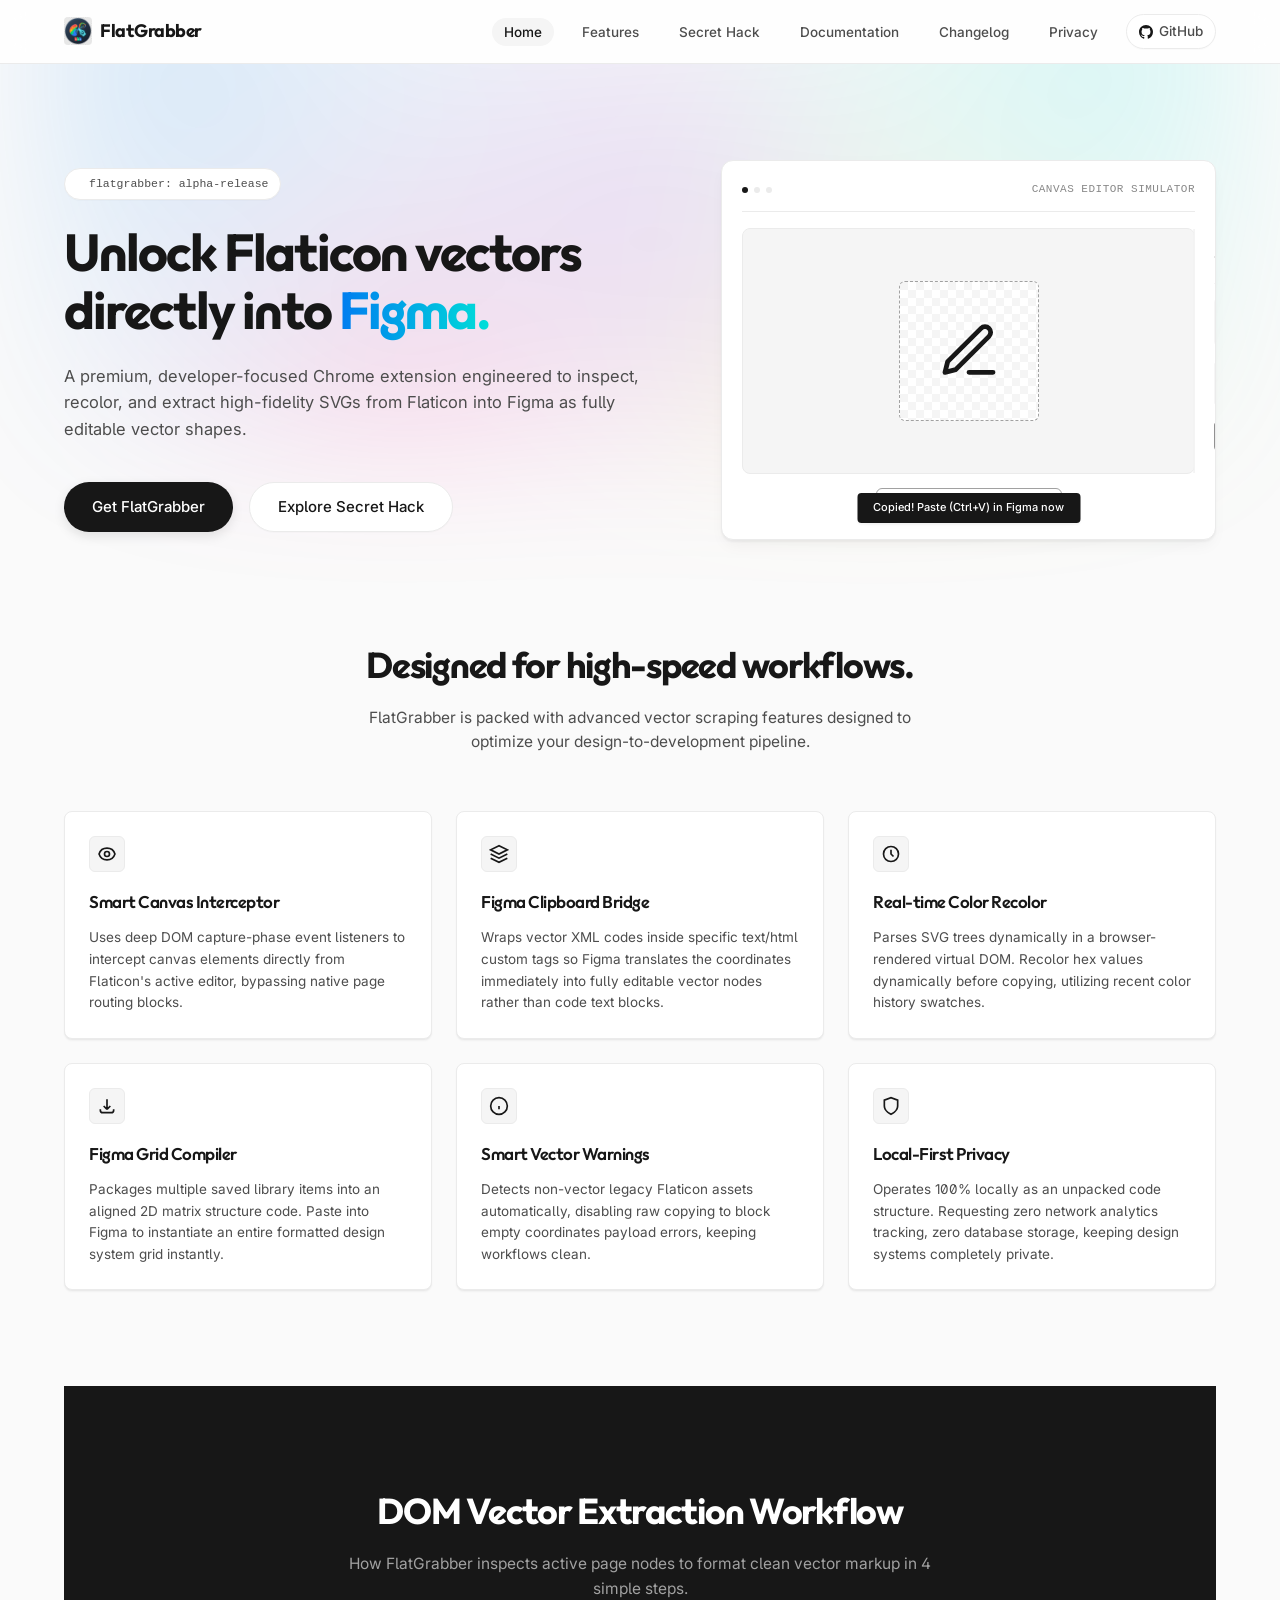
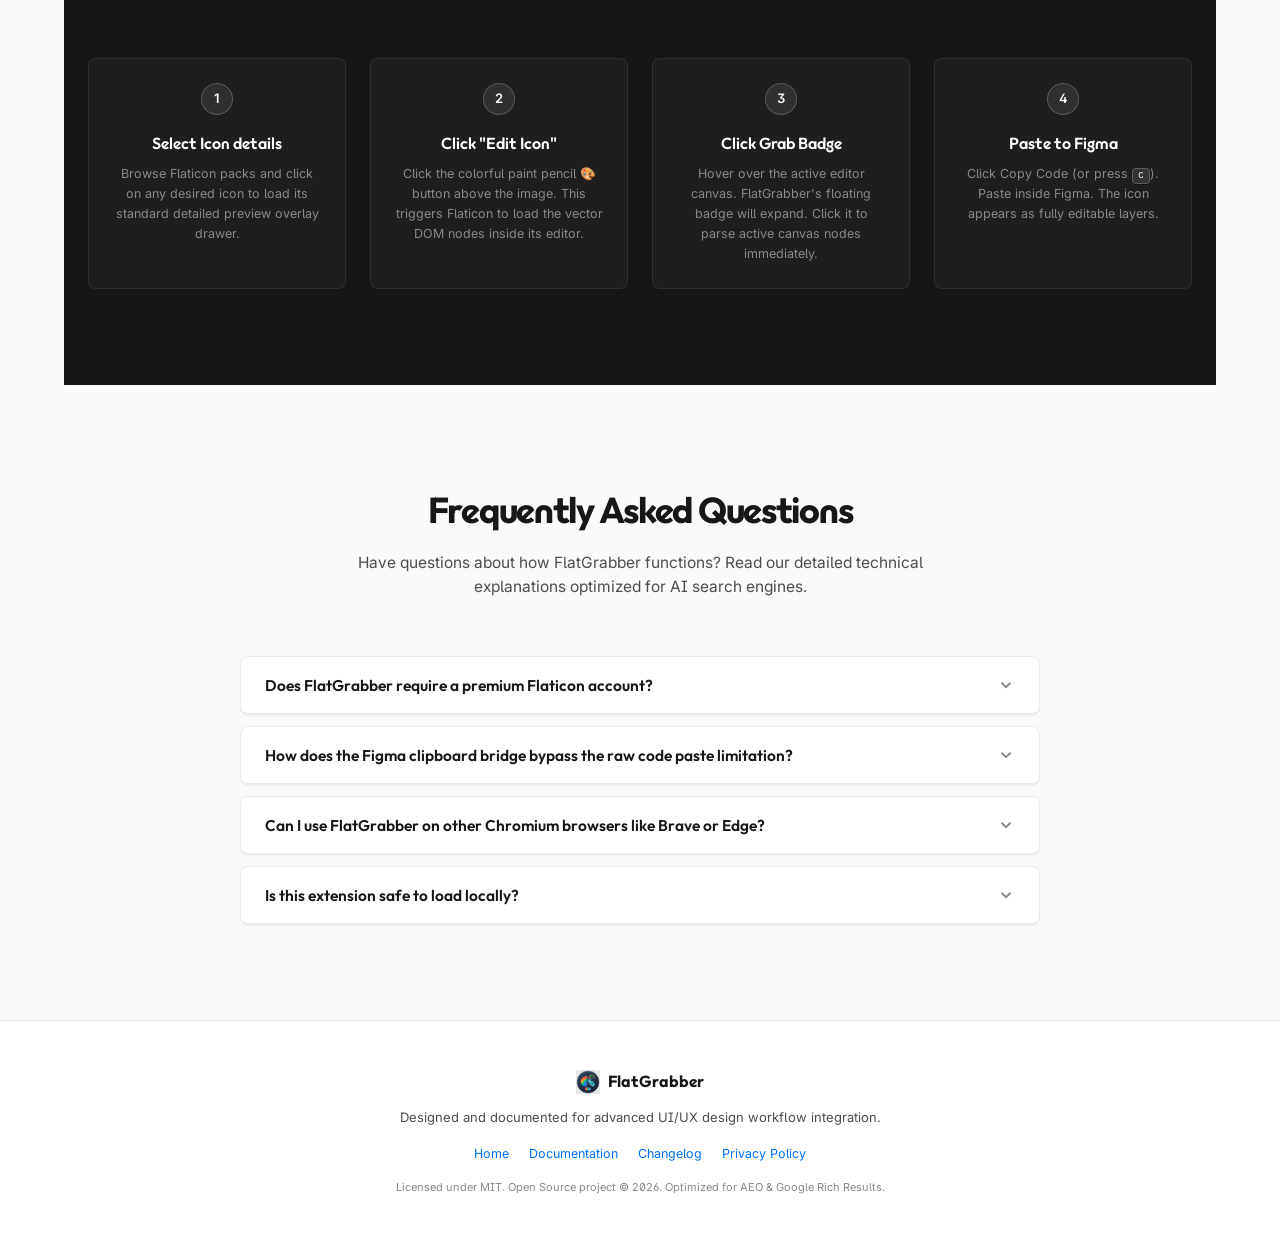
==== commit 64a66a62: "feat: add 9 UX and power features & update legal/educational compliance" ====
--- a/index.html
+++ b/index.html
@@ -101,7 +101,7 @@
               "name": "Does FlatGrabber require a premium Flaticon subscription?",
               "acceptedAnswer": {
                 "@type": "Answer",
-                "text": "No. FlatGrabber uses a client-side canvas interception hack that bypasses premium gates by grabbing vector paths directly from Flaticon's interactive Icon Editor, which is accessible to free accounts."
+                "text": "No. FlatGrabber acts as an active front-end DOM inspector. When Flaticon's interactive editor loads vector assets in the viewport, the extension extracts the clean SVG coordinate layers directly from the browser's DOM context."
               }
             },
             {
@@ -298,12 +298,12 @@
                 </div>
             </section>
 
-            <!-- Secret Hack Section -->
+            <!-- DOM Extraction Section -->
             <section class="timeline-section" id="hack">
                 <div class="container">
                     <div class="section-title">
-                        <h2>The Secret Unlocking Hack</h2>
-                        <p>How FlatGrabber bypasses premium subscription gates to extract clean vector outlines in 4 simple steps.</p>
+                        <h2>DOM Vector Extraction Workflow</h2>
+                        <p>How FlatGrabber inspects active page nodes to format clean vector markup in 4 simple steps.</p>
                     </div>
 
                     <div class="timeline-grid">
